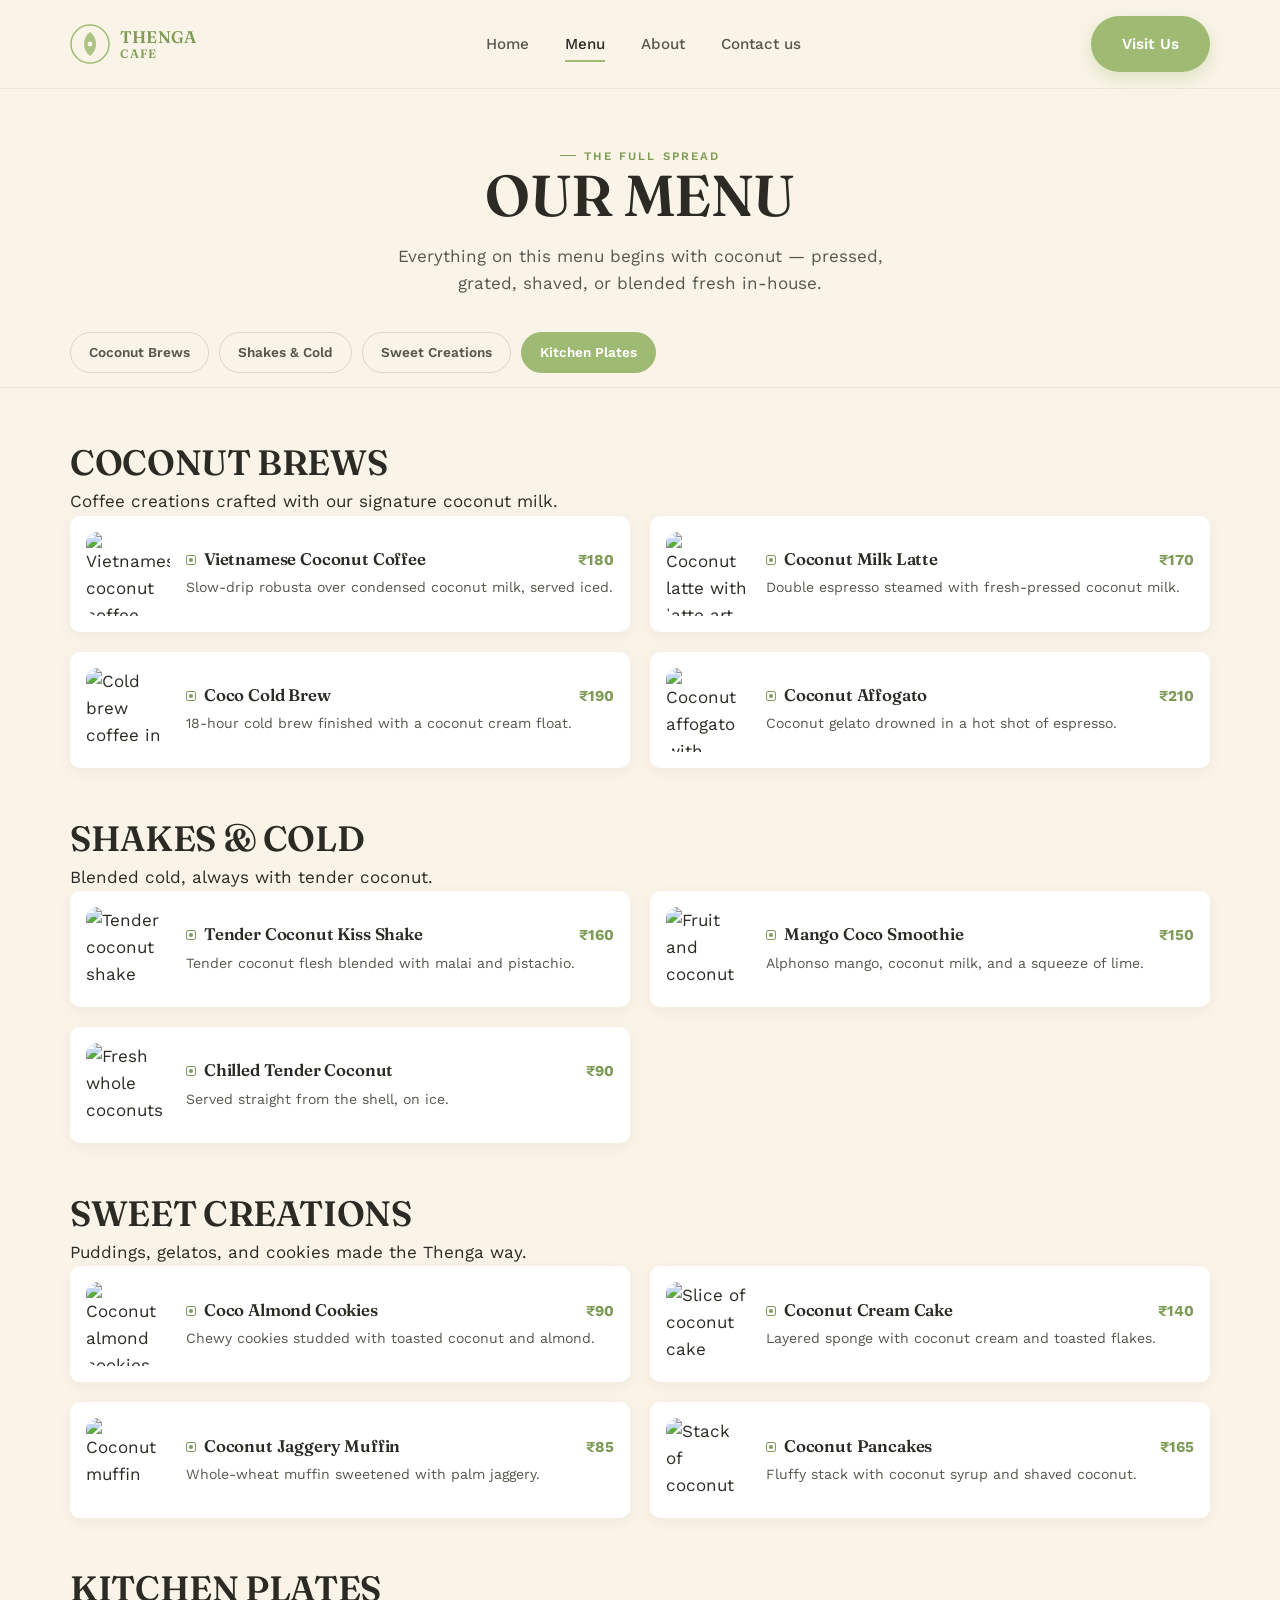
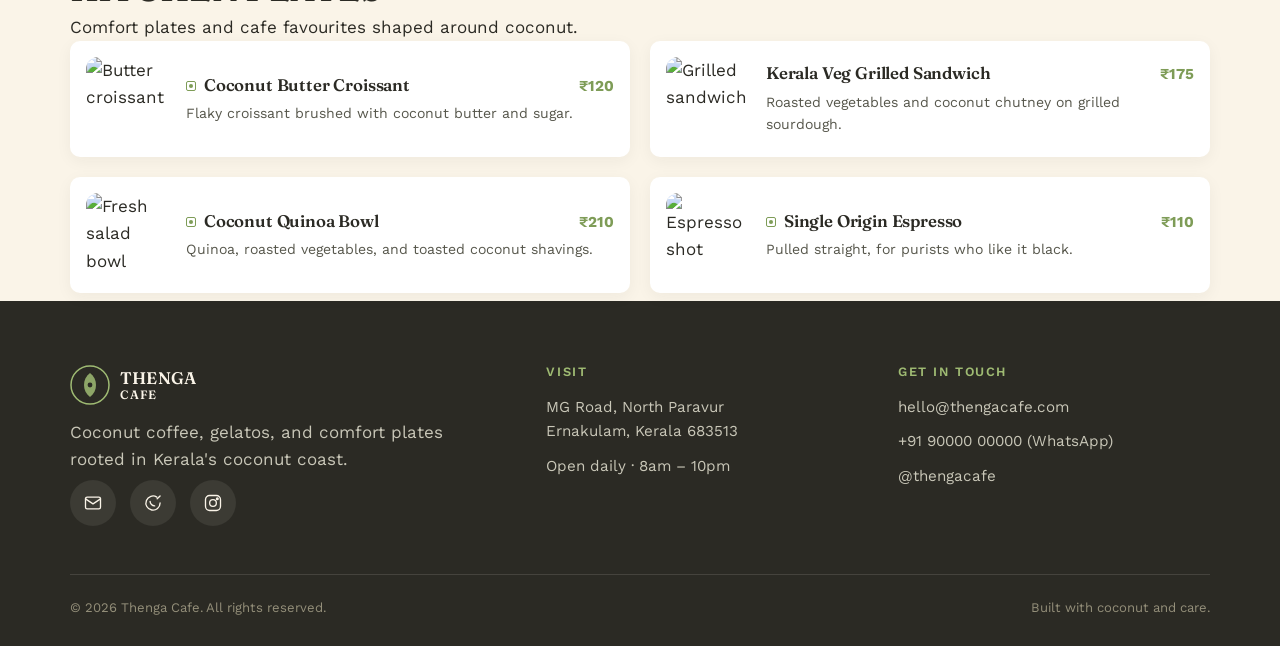
==== menu.html @ c2272074 "Add files via upload" ====
<!DOCTYPE html>
<html lang="en">
<head>
<meta charset="UTF-8">
<meta name="viewport" content="width=device-width, initial-scale=1.0">
<title>Menu — Thenga Cafe</title>
<meta name="description" content="Full menu at Thenga Cafe — coconut coffees, shakes, sweets, and kitchen plates.">
<link rel="preconnect" href="https://fonts.googleapis.com">
<link rel="preconnect" href="https://fonts.gstatic.com" crossorigin>
<link href="https://fonts.googleapis.com/css2?family=Fraunces:opsz,wght@9..144,500;9..144,600;9..144,700&family=Work+Sans:wght@400;500;600;700&display=swap" rel="stylesheet">
<link rel="stylesheet" href="style.css">
</head>
<body>

<!-- ============ HEADER ============ -->
<header class="site-header">
  <div class="nav-inner">
    <a href="index.html" class="brand">
      <svg class="brand-mark" viewBox="0 0 40 40" fill="none" xmlns="http://www.w3.org/2000/svg">
        <circle cx="20" cy="20" r="19" stroke="#9FBB73" stroke-width="1.5"/>
        <path d="M20 8c4 3 6 7 6 12s-2 9-6 12c-4-3-6-7-6-12s2-9 6-12z" fill="#9FBB73" opacity="0.85"/>
        <circle cx="20" cy="20" r="2.4" fill="#FAF4E8"/>
      </svg>
      <span class="brand-name">THENGA<span>CAFE</span></span>
    </a>

    <nav class="nav-links">
      <a href="index.html">Home</a>
      <a href="menu.html" class="active">Menu</a>
      <a href="index.html#about">About</a>
      <a href="index.html#contact">Contact us</a>
    </nav>

    <a href="index.html#contact" class="btn btn-primary nav-cta">Visit Us</a>

    <button class="hamburger" aria-label="Toggle menu" aria-expanded="false">
      <span></span><span></span><span></span>
    </button>
  </div>
</header>

<div class="mobile-menu">
  <a href="index.html">Home</a>
  <a href="menu.html">Menu</a>
  <a href="index.html#about">About</a>
  <a href="index.html#contact">Contact us</a>
  <a href="index.html#contact" class="btn btn-primary">Visit Us</a>
</div>

<!-- ============ MENU HERO ============ -->
<section class="menu-page-hero">
  <div class="container reveal">
    <span class="eyebrow" style="justify-content:center">The full spread</span>
    <h1>Our Menu</h1>
    <p>Everything on this menu begins with coconut — pressed, grated, shaved, or blended fresh in-house.</p>
  </div>
</section>

<!-- ============ CATEGORY NAV ============ -->
<nav class="category-nav">
  <div class="category-nav-inner">
    <a href="#coffee" class="category-pill active">Coconut Brews</a>
    <a href="#shakes" class="category-pill">Shakes &amp; Cold</a>
    <a href="#sweet" class="category-pill">Sweet Creations</a>
    <a href="#kitchen" class="category-pill">Kitchen Plates</a>
  </div>
</nav>

<!-- ============ COFFEE ============ -->
<section id="coffee" class="menu-category">
  <div class="container">
    <h2>Coconut Brews</h2>
    <p>Coffee creations crafted with our signature coconut milk.</p>

    <div class="dish-grid">
      <div class="dish-card reveal">
        <div class="dish-thumb"><img src="https://images.unsplash.com/photo-1461023058943-07fcbe16d735?auto=format&fit=crop&w=300&q=80" alt="Vietnamese coconut coffee"></div>
        <div class="dish-info">
          <div class="dish-top"><h3><span class="veg-dot"></span>Vietnamese Coconut Coffee</h3><span class="dish-price">₹180</span></div>
          <p>Slow-drip robusta over condensed coconut milk, served iced.</p>
        </div>
      </div>

      <div class="dish-card reveal">
        <div class="dish-thumb"><img src="https://images.unsplash.com/photo-1509042239860-f550ce710b93?auto=format&fit=crop&w=300&q=80" alt="Coconut latte with latte art"></div>
        <div class="dish-info">
          <div class="dish-top"><h3><span class="veg-dot"></span>Coconut Milk Latte</h3><span class="dish-price">₹170</span></div>
          <p>Double espresso steamed with fresh-pressed coconut milk.</p>
        </div>
      </div>

      <div class="dish-card reveal">
        <div class="dish-thumb"><img src="https://images.unsplash.com/photo-1497935586351-b67a49e012bf?auto=format&fit=crop&w=300&q=80" alt="Cold brew coffee in a glass"></div>
        <div class="dish-info">
          <div class="dish-top"><h3><span class="veg-dot"></span>Coco Cold Brew</h3><span class="dish-price">₹190</span></div>
          <p>18-hour cold brew finished with a coconut cream float.</p>
        </div>
      </div>

      <div class="dish-card reveal">
        <div class="dish-thumb"><img src="https://images.unsplash.com/photo-1511920170033-f8396924c348?auto=format&fit=crop&w=300&q=80" alt="Coconut affogato with espresso"></div>
        <div class="dish-info">
          <div class="dish-top"><h3><span class="veg-dot"></span>Coconut Affogato</h3><span class="dish-price">₹210</span></div>
          <p>Coconut gelato drowned in a hot shot of espresso.</p>
        </div>
      </div>
    </div>
  </div>
</section>

<!-- ============ SHAKES ============ -->
<section id="shakes" class="menu-category">
  <div class="container">
    <h2>Shakes &amp; Cold</h2>
    <p>Blended cold, always with tender coconut.</p>

    <div class="dish-grid">
      <div class="dish-card reveal">
        <div class="dish-thumb"><img src="https://images.unsplash.com/photo-1572490122747-3968b75cc699?auto=format&fit=crop&w=300&q=80" alt="Tender coconut shake with pistachio topping"></div>
        <div class="dish-info">
          <div class="dish-top"><h3><span class="veg-dot"></span>Tender Coconut Kiss Shake</h3><span class="dish-price">₹160</span></div>
          <p>Tender coconut flesh blended with malai and pistachio.</p>
        </div>
      </div>

      <div class="dish-card reveal">
        <div class="dish-thumb"><img src="https://images.unsplash.com/photo-1502741338009-cac2772e18bc?auto=format&fit=crop&w=300&q=80" alt="Fruit and coconut smoothie"></div>
        <div class="dish-info">
          <div class="dish-top"><h3><span class="veg-dot"></span>Mango Coco Smoothie</h3><span class="dish-price">₹150</span></div>
          <p>Alphonso mango, coconut milk, and a squeeze of lime.</p>
        </div>
      </div>

      <div class="dish-card reveal">
        <div class="dish-thumb"><img src="https://images.unsplash.com/photo-1544787219-7f47ccb76574?auto=format&fit=crop&w=300&q=80" alt="Fresh whole coconuts"></div>
        <div class="dish-info">
          <div class="dish-top"><h3><span class="veg-dot"></span>Chilled Tender Coconut</h3><span class="dish-price">₹90</span></div>
          <p>Served straight from the shell, on ice.</p>
        </div>
      </div>
    </div>
  </div>
</section>

<!-- ============ SWEET ============ -->
<section id="sweet" class="menu-category">
  <div class="container">
    <h2>Sweet Creations</h2>
    <p>Puddings, gelatos, and cookies made the Thenga way.</p>

    <div class="dish-grid">
      <div class="dish-card reveal">
        <div class="dish-thumb"><img src="https://images.unsplash.com/photo-1499636136210-6f4ee915583e?auto=format&fit=crop&w=300&q=80" alt="Coconut almond cookies"></div>
        <div class="dish-info">
          <div class="dish-top"><h3><span class="veg-dot"></span>Coco Almond Cookies</h3><span class="dish-price">₹90</span></div>
          <p>Chewy cookies studded with toasted coconut and almond.</p>
        </div>
      </div>

      <div class="dish-card reveal">
        <div class="dish-thumb"><img src="https://images.unsplash.com/photo-1578985545062-69928b1d9587?auto=format&fit=crop&w=300&q=80" alt="Slice of coconut cake"></div>
        <div class="dish-info">
          <div class="dish-top"><h3><span class="veg-dot"></span>Coconut Cream Cake</h3><span class="dish-price">₹140</span></div>
          <p>Layered sponge with coconut cream and toasted flakes.</p>
        </div>
      </div>

      <div class="dish-card reveal">
        <div class="dish-thumb"><img src="https://images.unsplash.com/photo-1607958996333-41aef7caefaa?auto=format&fit=crop&w=300&q=80" alt="Coconut muffin"></div>
        <div class="dish-info">
          <div class="dish-top"><h3><span class="veg-dot"></span>Coconut Jaggery Muffin</h3><span class="dish-price">₹85</span></div>
          <p>Whole-wheat muffin sweetened with palm jaggery.</p>
        </div>
      </div>

      <div class="dish-card reveal">
        <div class="dish-thumb"><img src="https://images.unsplash.com/photo-1567620905732-2d1ec7ab7445?auto=format&fit=crop&w=300&q=80" alt="Stack of coconut pancakes"></div>
        <div class="dish-info">
          <div class="dish-top"><h3><span class="veg-dot"></span>Coconut Pancakes</h3><span class="dish-price">₹165</span></div>
          <p>Fluffy stack with coconut syrup and shaved coconut.</p>
        </div>
      </div>
    </div>
  </div>
</section>

<!-- ============ KITCHEN ============ -->
<section id="kitchen" class="menu-category">
  <div class="container">
    <h2>Kitchen Plates</h2>
    <p>Comfort plates and cafe favourites shaped around coconut.</p>

    <div class="dish-grid">
      <div class="dish-card reveal">
        <div class="dish-thumb"><img src="https://images.unsplash.com/photo-1555507036-ab794f27638e?auto=format&fit=crop&w=300&q=80" alt="Butter croissant"></div>
        <div class="dish-info">
          <div class="dish-top"><h3><span class="veg-dot"></span>Coconut Butter Croissant</h3><span class="dish-price">₹120</span></div>
          <p>Flaky croissant brushed with coconut butter and sugar.</p>
        </div>
      </div>

      <div class="dish-card reveal">
        <div class="dish-thumb"><img src="https://images.unsplash.com/photo-1567234669003-dce7a7a88821?auto=format&fit=crop&w=300&q=80" alt="Grilled sandwich"></div>
        <div class="dish-info">
          <div class="dish-top"><h3>Kerala Veg Grilled Sandwich</h3><span class="dish-price">₹175</span></div>
          <p>Roasted vegetables and coconut chutney on grilled sourdough.</p>
        </div>
      </div>

      <div class="dish-card reveal">
        <div class="dish-thumb"><img src="https://images.unsplash.com/photo-1512621776951-a57141f2eefd?auto=format&fit=crop&w=300&q=80" alt="Fresh salad bowl"></div>
        <div class="dish-info">
          <div class="dish-top"><h3><span class="veg-dot"></span>Coconut Quinoa Bowl</h3><span class="dish-price">₹210</span></div>
          <p>Quinoa, roasted vegetables, and toasted coconut shavings.</p>
        </div>
      </div>

      <div class="dish-card reveal">
        <div class="dish-thumb"><img src="https://images.unsplash.com/photo-1521302200778-33500795e128?auto=format&fit=crop&w=300&q=80" alt="Espresso shot"></div>
        <div class="dish-info">
          <div class="dish-top"><h3><span class="veg-dot"></span>Single Origin Espresso</h3><span class="dish-price">₹110</span></div>
          <p>Pulled straight, for purists who like it black.</p>
        </div>
      </div>
    </div>
  </div>
</section>

<!-- ============ FOOTER / CONTACT ============ -->
<footer id="contact" class="site-footer">
  <div class="container">
    <div class="footer-grid">
      <div class="footer-brand">
        <a href="index.html" class="brand">
          <svg class="brand-mark" viewBox="0 0 40 40" fill="none" xmlns="http://www.w3.org/2000/svg">
            <circle cx="20" cy="20" r="19" stroke="#9FBB73" stroke-width="1.5"/>
            <path d="M20 8c4 3 6 7 6 12s-2 9-6 12c-4-3-6-7-6-12s2-9 6-12z" fill="#9FBB73" opacity="0.85"/>
            <circle cx="20" cy="20" r="2.4" fill="#2B2A24"/>
          </svg>
          <span class="brand-name">THENGA<span>CAFE</span></span>
        </a>
        <p>Coconut coffee, gelatos, and comfort plates rooted in Kerala's coconut coast.</p>
        <div class="contact-icons">
          <a href="mailto:hello@thengacafe.com" aria-label="Email us">
            <svg viewBox="0 0 24 24" fill="none" stroke-width="1.6" stroke-linecap="round" stroke-linejoin="round"><rect x="3" y="5" width="18" height="14" rx="2"/><path d="M3 7l9 6 9-6"/></svg>
          </a>
          <a href="https://wa.me/919000000000" target="_blank" rel="noopener" aria-label="Chat on WhatsApp">
            <svg viewBox="0 0 24 24" fill="none" stroke-width="1.6" stroke-linecap="round" stroke-linejoin="round"><path d="M20.5 12a8.5 8.5 0 1 1-3.9-7.1"/><path d="M20.5 3.5L17 7"/><path d="M8.5 10c0 3 2.5 5.5 5.5 5.5"/></svg>
          </a>
          <a href="https://instagram.com/thengacafe" target="_blank" rel="noopener" aria-label="Follow on Instagram">
            <svg viewBox="0 0 24 24" fill="none" stroke-width="1.6" stroke-linecap="round" stroke-linejoin="round"><rect x="3" y="3" width="18" height="18" rx="5"/><circle cx="12" cy="12" r="4"/><circle cx="17.2" cy="6.8" r="1"/></svg>
          </a>
        </div>
      </div>

      <div class="footer-col">
        <h4>Visit</h4>
        <p>MG Road, North Paravur<br>Ernakulam, Kerala 683513</p>
        <p>Open daily · 8am – 10pm</p>
      </div>

      <div class="footer-col">
        <h4>Get in touch</h4>
        <a href="mailto:hello@thengacafe.com">hello@thengacafe.com</a>
        <a href="https://wa.me/919000000000" target="_blank" rel="noopener">+91 90000 00000 (WhatsApp)</a>
        <a href="https://instagram.com/thengacafe" target="_blank" rel="noopener">@thengacafe</a>
      </div>
    </div>

    <div class="footer-bottom">
      <span>© 2026 Thenga Cafe. All rights reserved.</span>
      <span>Built with coconut and care.</span>
    </div>
  </div>
</footer>

<script src="script.js"></script>
</body>
</html>
---- style.css ----
/* ============================================
   THENGA CAFE — shared styles
   ============================================ */

:root {
  --cream: #FAF4E8;
  --cream-deep: #F3ECDC;
  --ink: #2B2A24;
  --ink-soft: #57574C;
  --green: #9FBB73;
  --green-deep: #7E9C57;
  --green-pale: #E7EEDA;
  --white: #FFFFFF;

  --font-display: 'Fraunces', Georgia, serif;
  --font-body: 'Work Sans', -apple-system, BlinkMacSystemFont, sans-serif;

  --radius: 20px;
  --radius-sm: 10px;
  --ease: cubic-bezier(0.22, 1, 0.36, 1);
}

* { box-sizing: border-box; margin: 0; padding: 0; }

html { scroll-behavior: smooth; }

body {
  background: var(--cream);
  color: var(--ink);
  font-family: var(--font-body);
  font-size: 16px;
  line-height: 1.6;
  -webkit-font-smoothing: antialiased;
  overflow-x: hidden;
}

img { max-width: 100%; display: block; }

a { color: inherit; text-decoration: none; }

ul { list-style: none; }

h1, h2, h3, h4 {
  font-family: var(--font-display);
  font-weight: 600;
  line-height: 1.08;
  letter-spacing: -0.01em;
  color: var(--ink);
}

.eyebrow {
  display: inline-flex;
  align-items: center;
  gap: 8px;
  font-family: var(--font-body);
  font-size: 0.72rem;
  font-weight: 600;
  letter-spacing: 0.18em;
  text-transform: uppercase;
  color: var(--green-deep);
}

.eyebrow::before {
  content: '';
  width: 16px;
  height: 1px;
  background: var(--green-deep);
}

.container {
  width: 100%;
  max-width: 1180px;
  margin: 0 auto;
  padding: 0 20px;
}

section { padding: 64px 0; }

@media (min-width: 768px) {
  body { font-size: 17px; }
  section { padding: 96px 0; }
}

/* ---------- Buttons ---------- */
.btn {
  display: inline-flex;
  align-items: center;
  gap: 10px;
  padding: 15px 30px;
  border-radius: 999px;
  font-family: var(--font-body);
  font-weight: 600;
  font-size: 0.95rem;
  border: 1px solid transparent;
  cursor: pointer;
  transition: transform 0.35s var(--ease), box-shadow 0.35s var(--ease), background 0.3s ease, color 0.3s ease;
  white-space: nowrap;
}

.btn-primary {
  background: var(--green);
  color: var(--white);
  box-shadow: 0 6px 18px rgba(159, 187, 115, 0.35);
}

.btn-primary:hover {
  background: var(--green-deep);
  transform: translateY(-2px);
  box-shadow: 0 10px 24px rgba(159, 187, 115, 0.45);
}

.btn-outline {
  background: transparent;
  border-color: var(--ink);
  color: var(--ink);
}

.btn-outline:hover {
  border-color: var(--green-deep);
  color: var(--green-deep);
  transform: translateY(-2px);
}

/* ---------- Header / Nav ---------- */
.site-header {
  position: sticky;
  top: 0;
  z-index: 100;
  background: rgba(250, 244, 232, 0.9);
  backdrop-filter: blur(10px);
  -webkit-backdrop-filter: blur(10px);
  border-bottom: 1px solid rgba(43, 42, 36, 0.06);
}

.nav-inner {
  display: flex;
  align-items: center;
  justify-content: space-between;
  padding: 16px 20px;
  max-width: 1180px;
  margin: 0 auto;
}

.brand {
  display: flex;
  align-items: center;
  gap: 10px;
}

.brand-mark {
  width: 40px;
  height: 40px;
  flex-shrink: 0;
}

.brand-name {
  font-family: var(--font-display);
  font-size: 1.05rem;
  font-weight: 600;
  letter-spacing: 0.01em;
  color: var(--green-deep);
  line-height: 1.1;
}

.brand-name span { display: block; font-size: 0.72em; letter-spacing: 0.08em; }

.nav-links {
  display: none;
  align-items: center;
  gap: 36px;
}

.nav-links a {
  font-size: 0.95rem;
  font-weight: 500;
  color: var(--ink-soft);
  position: relative;
  padding: 4px 0;
  transition: color 0.25s ease;
}

.nav-links a::after {
  content: '';
  position: absolute;
  left: 0; bottom: -2px;
  width: 0;
  height: 2px;
  background: var(--green);
  transition: width 0.3s var(--ease);
}

.nav-links a:hover,
.nav-links a.active { color: var(--ink); }
.nav-links a:hover::after,
.nav-links a.active::after { width: 100%; }

.nav-cta { display: none; }

.hamburger {
  width: 44px;
  height: 44px;
  border: none;
  background: transparent;
  display: flex;
  flex-direction: column;
  align-items: center;
  justify-content: center;
  gap: 5px;
  cursor: pointer;
}

.hamburger span {
  width: 22px;
  height: 2px;
  background: var(--ink);
  border-radius: 2px;
  transition: transform 0.3s var(--ease), opacity 0.3s var(--ease);
}

.hamburger.open span:nth-child(1) { transform: translateY(7px) rotate(45deg); }
.hamburger.open span:nth-child(2) { opacity: 0; }
.hamburger.open span:nth-child(3) { transform: translateY(-7px) rotate(-45deg); }

.mobile-menu {
  position: fixed;
  inset: 0;
  top: 73px;
  background: var(--cream);
  z-index: 99;
  display: flex;
  flex-direction: column;
  padding: 40px 24px;
  gap: 28px;
  transform: translateY(-12px);
  opacity: 0;
  pointer-events: none;
  transition: opacity 0.3s var(--ease), transform 0.3s var(--ease);
}

.mobile-menu.open {
  opacity: 1;
  transform: translateY(0);
  pointer-events: auto;
}

.mobile-menu a {
  font-family: var(--font-display);
  font-size: 1.6rem;
  font-weight: 600;
  color: var(--ink);
}

.mobile-menu .btn { align-self: flex-start; margin-top: 12px; }

@media (min-width: 900px) {
  .nav-links { display: flex; }
  .nav-cta { display: inline-flex; }
  .hamburger { display: none; }
  .mobile-menu { display: none; }
}

/* ---------- Hero ---------- */
.hero { padding-top: 48px; padding-bottom: 56px; }

.hero-grid {
  display: grid;
  grid-template-columns: 1fr;
  gap: 36px;
  align-items: center;
}

.hero-copy h1 {
  font-size: clamp(2.4rem, 8vw, 4.4rem);
  text-transform: uppercase;
  margin: 18px 0 22px;
}

.hero-copy h1 em {
  font-style: normal;
  color: var(--green);
}

.hero-copy p {
  color: var(--ink-soft);
  font-size: 1.05rem;
  max-width: 46ch;
  margin-bottom: 30px;
}

.hero-media {
  position: relative;
  border-radius: var(--radius);
  overflow: hidden;
  aspect-ratio: 4 / 5;
  box-shadow: 0 24px 60px rgba(43, 42, 36, 0.12);
}

.hero-media img {
  width: 100%; height: 100%; object-fit: cover;
  transition: transform 8s var(--ease);
}

.hero-media:hover img { transform: scale(1.06); }

.hero-tag {
  position: absolute;
  bottom: 18px; left: 18px;
  background: rgba(250, 244, 232, 0.92);
  backdrop-filter: blur(6px);
  padding: 10px 16px;
  border-radius: 999px;
  font-size: 0.78rem;
  font-weight: 600;
  color: var(--green-deep);
  letter-spacing: 0.03em;
}

@media (min-width: 900px) {
  .hero-grid { grid-template-columns: 1.1fr 0.9fr; gap: 60px; }
}

/* ---------- Feature strip ---------- */
.features-grid {
  display: grid;
  grid-template-columns: 1fr;
  gap: 40px;
  text-align: center;
}

.feature-icon {
  width: 56px; height: 56px;
  margin: 0 auto 18px;
  color: var(--green);
}

.feature-icon svg { width: 100%; height: 100%; }

.feature h3 {
  font-size: 1.3rem;
  text-transform: uppercase;
  margin-bottom: 10px;
  letter-spacing: 0.01em;
}

.feature p { color: var(--ink-soft); font-size: 0.95rem; max-width: 30ch; margin: 0 auto; }

@media (min-width: 700px) {
  .features-grid { grid-template-columns: repeat(2, 1fr); }
}
@media (min-width: 1000px) {
  .features-grid { grid-template-columns: repeat(4, 1fr); }
}

/* ---------- Section headers ---------- */
.section-head {
  display: flex;
  flex-direction: column;
  gap: 14px;
  margin-bottom: 40px;
}

.section-head h2 {
  font-size: clamp(2rem, 6vw, 2.8rem);
  text-transform: uppercase;
}

.section-head-row {
  display: flex;
  flex-direction: column;
  gap: 24px;
  justify-content: space-between;
  align-items: flex-start;
}

.section-head-row p { color: var(--ink-soft); max-width: 50ch; }

.link-arrow {
  font-weight: 600;
  color: var(--green-deep);
  border-bottom: 1px solid var(--green-deep);
  padding-bottom: 2px;
  white-space: nowrap;
  transition: opacity 0.25s ease, transform 0.25s ease;
  display: inline-block;
}
.link-arrow:hover { opacity: 0.7; transform: translateX(3px); }

@media (min-width: 800px) {
  .section-head-row { flex-direction: row; align-items: flex-end; }
}

/* ---------- Menu highlight cards ---------- */
.menu-scroll {
  display: flex;
  gap: 18px;
  overflow-x: auto;
  padding-bottom: 8px;
  scroll-snap-type: x mandatory;
  -webkit-overflow-scrolling: touch;
  scrollbar-width: none;
}
.menu-scroll::-webkit-scrollbar { display: none; }

.menu-card {
  position: relative;
  flex: 0 0 72%;
  scroll-snap-align: start;
  aspect-ratio: 3 / 4.2;
  border-radius: var(--radius);
  overflow: hidden;
  box-shadow: 0 14px 30px rgba(43,42,36,0.1);
}

.menu-card img {
  width: 100%; height: 100%; object-fit: cover;
  transition: transform 0.6s var(--ease);
}

.menu-card:hover img { transform: scale(1.08); }

.menu-card::after {
  content: '';
  position: absolute; inset: 0;
  background: linear-gradient(180deg, rgba(43,42,36,0) 40%, rgba(20,24,14,0.75) 100%);
}

.menu-card-label {
  position: absolute;
  left: 20px; bottom: 20px; right: 20px;
  z-index: 2;
  color: var(--white);
  font-family: var(--font-display);
  font-size: 1.5rem;
  text-transform: uppercase;
  line-height: 1.12;
}

.menu-card-price {
  position: absolute;
  top: 16px; right: 16px;
  z-index: 2;
  background: rgba(250,244,232,0.92);
  color: var(--green-deep);
  font-weight: 700;
  font-size: 0.85rem;
  padding: 6px 12px;
  border-radius: 999px;
}

@media (min-width: 700px) {
  .menu-scroll { display: grid; grid-template-columns: repeat(2, 1fr); overflow: visible; }
}
@media (min-width: 1000px) {
  .menu-scroll { grid-template-columns: repeat(4, 1fr); }
}

/* ---------- About split ---------- */
.about-grid {
  display: grid;
  grid-template-columns: 1fr;
  gap: 32px;
  align-items: center;
}

.about-media {
  border-radius: var(--radius);
  overflow: hidden;
  aspect-ratio: 4/3;
}

.about-media img { width: 100%; height: 100%; object-fit: cover; }

.about-copy p { color: var(--ink-soft); margin-bottom: 16px; max-width: 52ch; }

.stat-row {
  display: flex;
  gap: 32px;
  margin-top: 28px;
  flex-wrap: wrap;
}

.stat-row div strong {
  display: block;
  font-family: var(--font-display);
  font-size: 2rem;
  color: var(--green-deep);
}

.stat-row div span {
  font-size: 0.82rem;
  color: var(--ink-soft);
  text-transform: uppercase;
  letter-spacing: 0.04em;
}

@media (min-width: 900px) {
  .about-grid { grid-template-columns: 1fr 1fr; gap: 64px; }
  .about-grid.reverse .about-media { order: 2; }
}

/* ---------- Band / quote ---------- */
.band {
  background: var(--green-pale);
  text-align: center;
}

.band blockquote {
  font-family: var(--font-display);
  font-size: clamp(1.5rem, 5vw, 2.2rem);
  max-width: 24ch;
  margin: 0 auto 16px;
  line-height: 1.25;
}

.band cite {
  font-style: normal;
  color: var(--green-deep);
  font-weight: 600;
  font-size: 0.85rem;
  letter-spacing: 0.05em;
  text-transform: uppercase;
}

/* ---------- Footer / Contact ---------- */
.site-footer {
  background: var(--ink);
  color: var(--cream);
  padding: 64px 0 28px;
}

.footer-grid {
  display: grid;
  grid-template-columns: 1fr;
  gap: 40px;
  margin-bottom: 48px;
}

.footer-brand .brand-name { color: var(--cream); }
.footer-brand p { color: #C9C7B8; margin-top: 14px; max-width: 34ch; }

.footer-col h4 {
  font-family: var(--font-body);
  font-size: 0.8rem;
  letter-spacing: 0.12em;
  text-transform: uppercase;
  color: var(--green);
  margin-bottom: 16px;
}

.footer-col p, .footer-col a {
  display: block;
  color: #C9C7B8;
  font-size: 0.95rem;
  margin-bottom: 10px;
  transition: color 0.25s ease;
}

.footer-col a:hover { color: var(--green); }

.contact-icons {
  display: flex;
  gap: 14px;
  margin-top: 6px;
}

.contact-icons a {
  width: 46px; height: 46px;
  border-radius: 50%;
  background: rgba(250,244,232,0.08);
  display: flex; align-items: center; justify-content: center;
  transition: background 0.3s ease, transform 0.3s var(--ease);
}

.contact-icons a:hover {
  background: var(--green);
  transform: translateY(-3px);
}

.contact-icons svg { width: 20px; height: 20px; stroke: var(--cream); }

.footer-bottom {
  border-top: 1px solid rgba(250,244,232,0.12);
  padding-top: 22px;
  display: flex;
  flex-direction: column;
  gap: 10px;
  font-size: 0.82rem;
  color: #948F7A;
}

@media (min-width: 700px) {
  .footer-grid { grid-template-columns: 1.4fr 1fr 1fr; }
  .footer-bottom { flex-direction: row; justify-content: space-between; }
}

/* ---------- Menu page ---------- */
.menu-page-hero {
  padding: 48px 0 20px;
  text-align: center;
}

.menu-page-hero h1 {
  font-size: clamp(2.4rem, 9vw, 3.6rem);
  text-transform: uppercase;
}

.menu-page-hero p {
  color: var(--ink-soft);
  max-width: 46ch;
  margin: 16px auto 0;
}

.category-nav {
  position: sticky;
  top: 73px;
  z-index: 50;
  background: var(--cream);
  border-bottom: 1px solid rgba(43,42,36,0.08);
  padding: 14px 0;
  margin-bottom: 12px;
}

.category-nav-inner {
  display: flex;
  gap: 10px;
  overflow-x: auto;
  scrollbar-width: none;
  max-width: 1180px;
  margin: 0 auto;
  padding: 0 20px;
}
.category-nav-inner::-webkit-scrollbar { display: none; }

.category-pill {
  flex-shrink: 0;
  padding: 9px 18px;
  border-radius: 999px;
  border: 1px solid rgba(43,42,36,0.15);
  font-size: 0.85rem;
  font-weight: 600;
  color: var(--ink-soft);
  transition: all 0.25s ease;
}

.category-pill:hover,
.category-pill.active {
  background: var(--green);
  border-color: var(--green);
  color: var(--white);
}

.menu-category { padding: 44px 0 8px; }

.menu-category h2 {
  font-size: clamp(1.7rem, 5vw, 2.2rem);
  text-transform: uppercase;
  margin-bottom: 6px;
}

.menu-category > p { color: var(--ink-soft); margin-bottom: 30px; }

.dish-grid {
  display: grid;
  grid-template-columns: 1fr;
  gap: 20px;
}

.dish-card {
  display: flex;
  gap: 16px;
  background: var(--white);
  border-radius: var(--radius-sm);
  padding: 16px;
  align-items: center;
  box-shadow: 0 4px 16px rgba(43,42,36,0.05);
  transition: transform 0.3s var(--ease), box-shadow 0.3s var(--ease);
}

.dish-card:hover {
  transform: translateY(-3px);
  box-shadow: 0 12px 26px rgba(43,42,36,0.1);
}

.dish-thumb {
  width: 84px; height: 84px;
  border-radius: 12px;
  overflow: hidden;
  flex-shrink: 0;
}

.dish-thumb img { width: 100%; height: 100%; object-fit: cover; }

.dish-info { flex: 1; min-width: 0; }

.dish-top {
  display: flex;
  justify-content: space-between;
  gap: 10px;
  align-items: baseline;
}

.dish-top h3 {
  font-size: 1.05rem;
  font-family: var(--font-display);
  font-weight: 600;
}

.dish-price {
  font-weight: 700;
  color: var(--green-deep);
  white-space: nowrap;
  font-size: 0.95rem;
}

.dish-info p {
  color: var(--ink-soft);
  font-size: 0.88rem;
  margin-top: 4px;
}

.veg-dot {
  display: inline-block;
  width: 10px; height: 10px;
  border: 1.5px solid var(--green-deep);
  border-radius: 2px;
  position: relative;
  margin-right: 8px;
}
.veg-dot::after {
  content: '';
  position: absolute; inset: 2px;
  background: var(--green-deep);
  border-radius: 50%;
}

@media (min-width: 700px) {
  .dish-grid { grid-template-columns: repeat(2, 1fr); }
}

/* ---------- Reveal-on-scroll animation ---------- */
.reveal {
  opacity: 0;
  transform: translateY(24px);
  transition: opacity 0.8s var(--ease), transform 0.8s var(--ease);
}
.reveal.in-view {
  opacity: 1;
  transform: translateY(0);
}
.reveal-stagger.in-view > * { transition-delay: calc(var(--i) * 90ms); }

@media (prefers-reduced-motion: reduce) {
  html { scroll-behavior: auto; }
  .reveal { opacity: 1; transform: none; transition: none; }
  .hero-media img, .menu-card img { transition: none; }
}
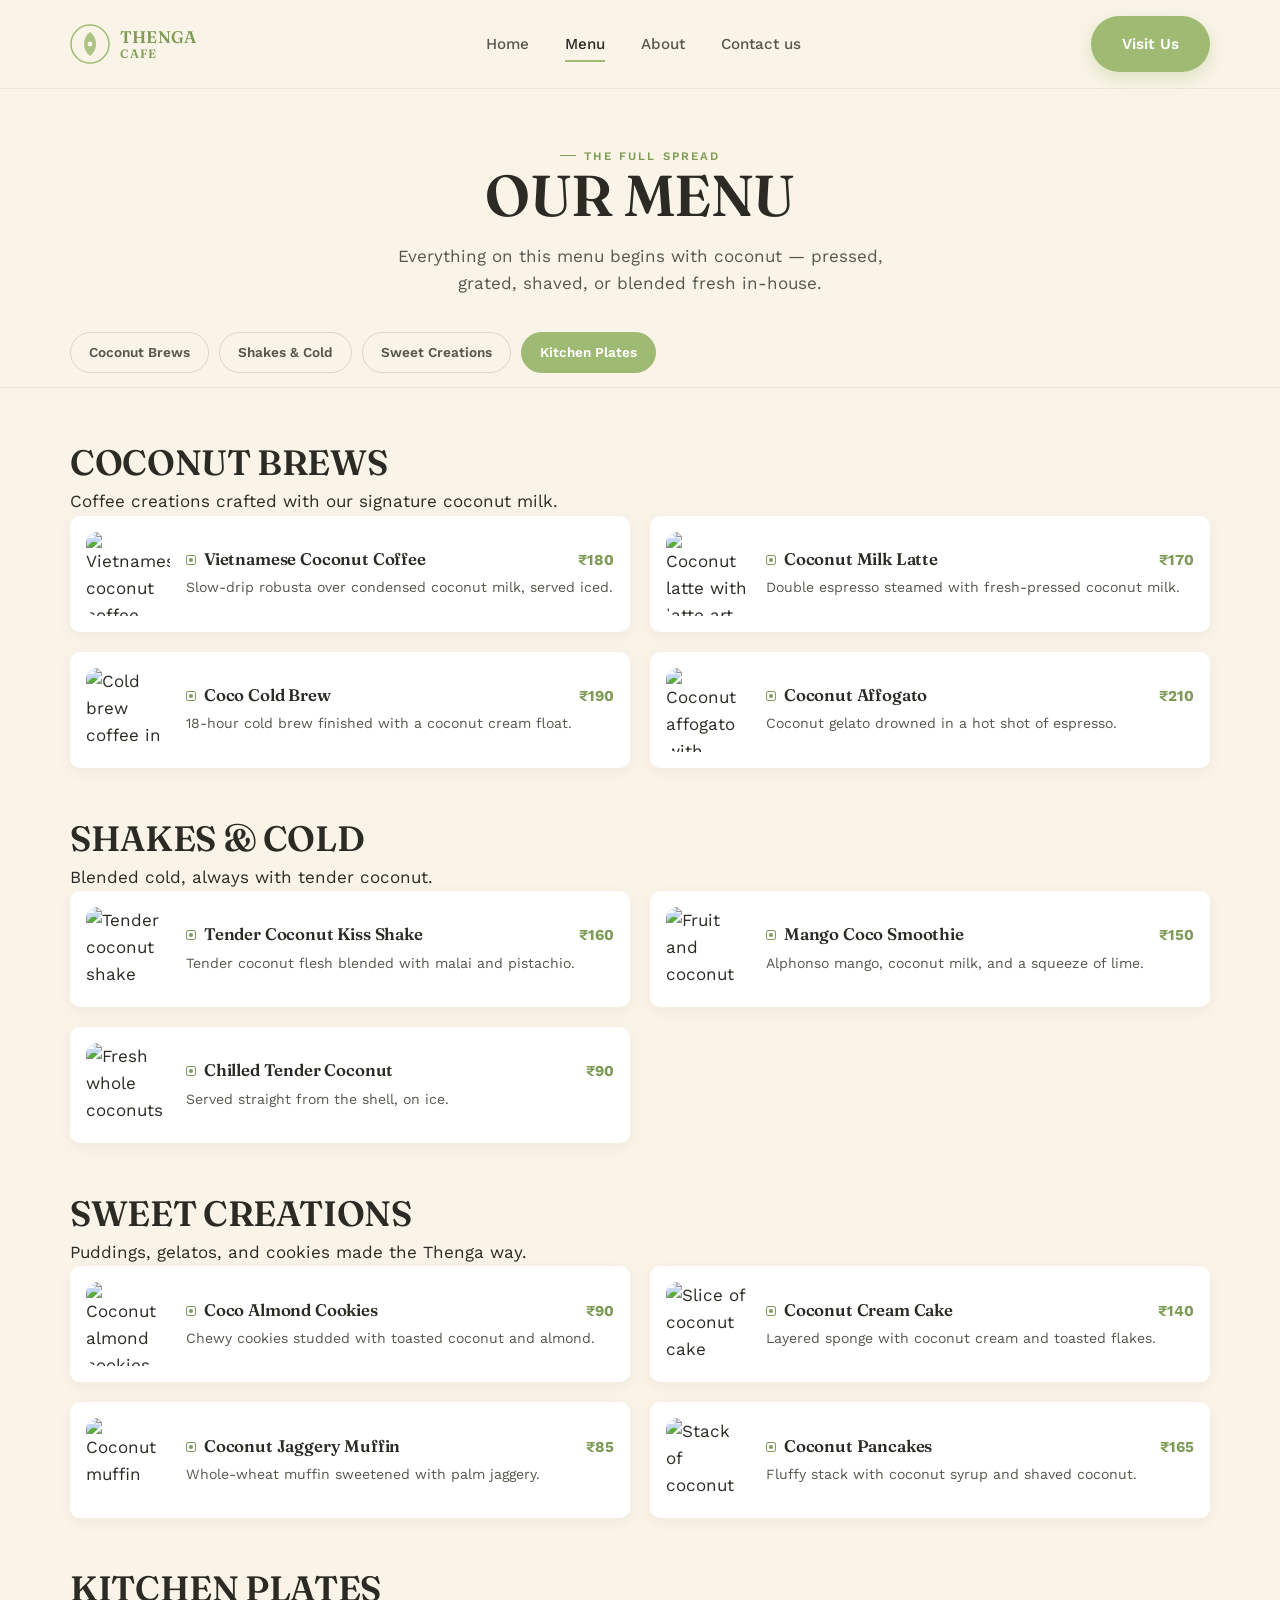
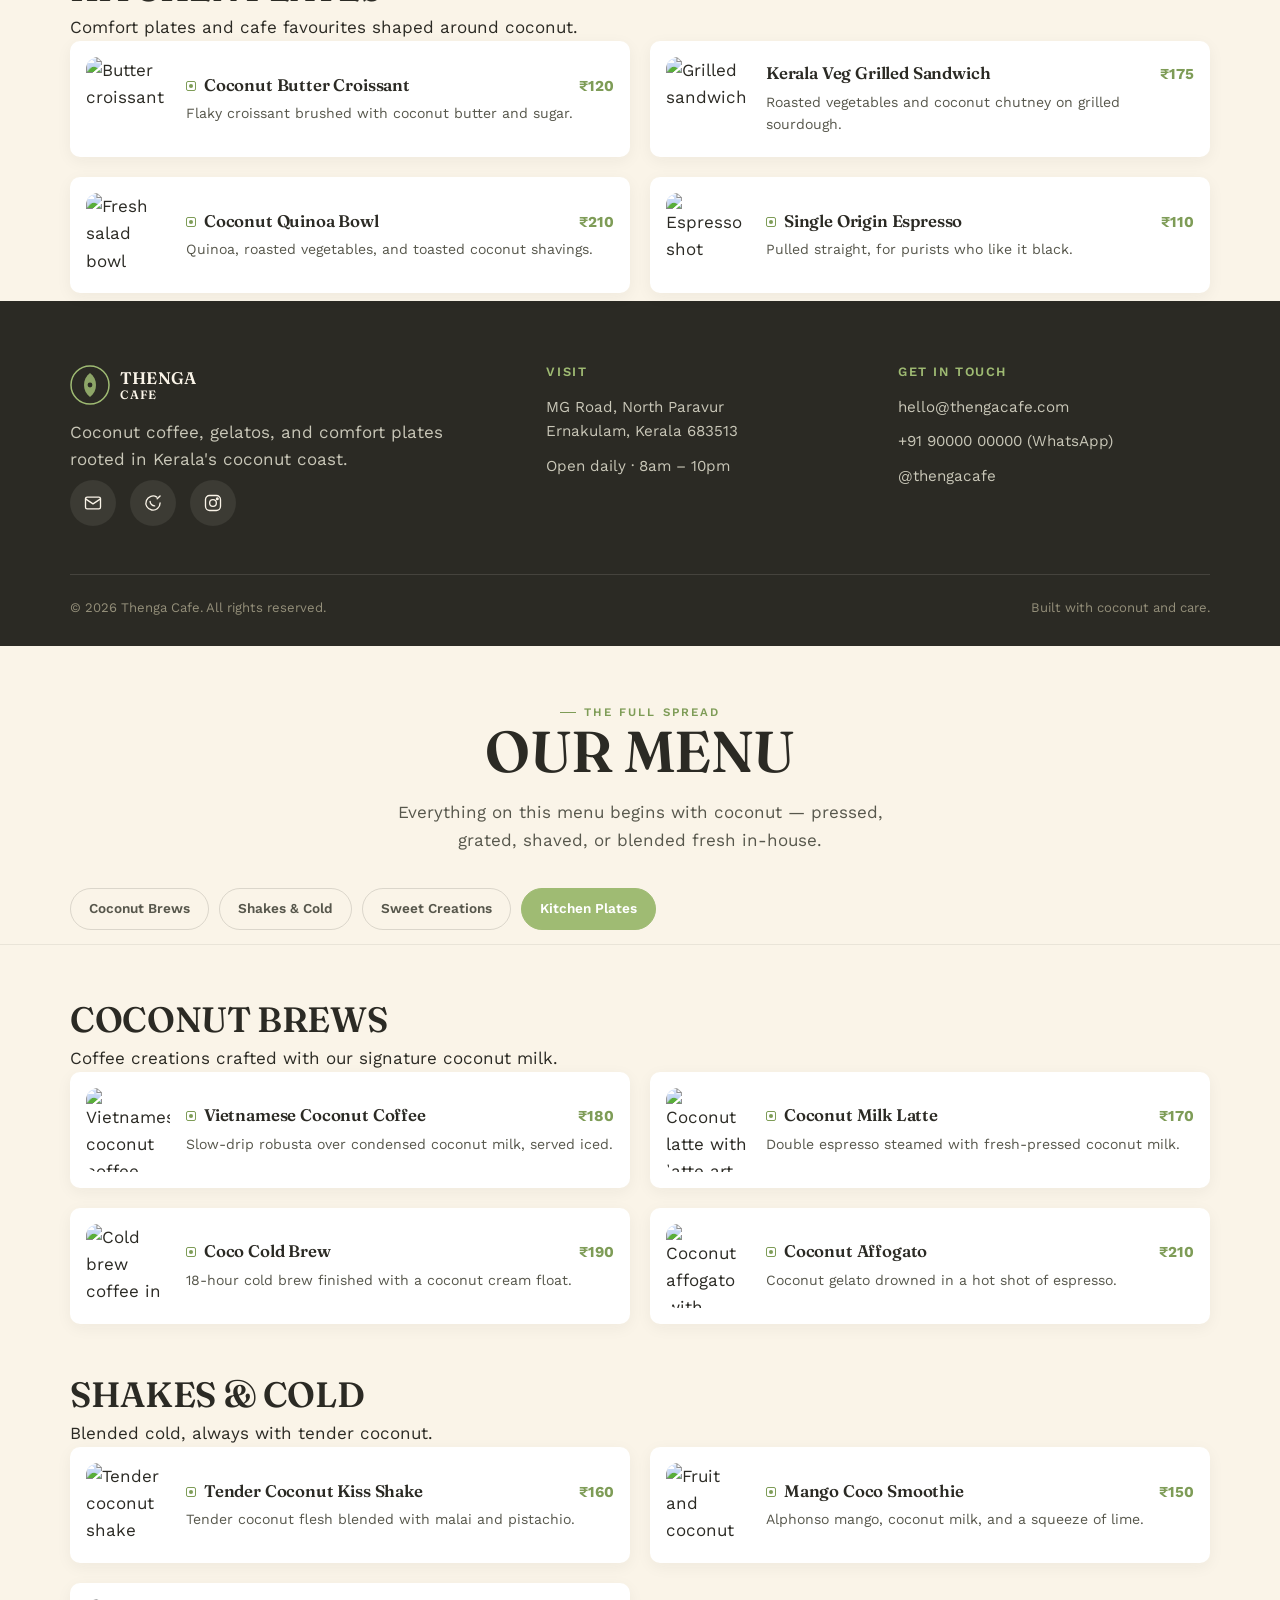
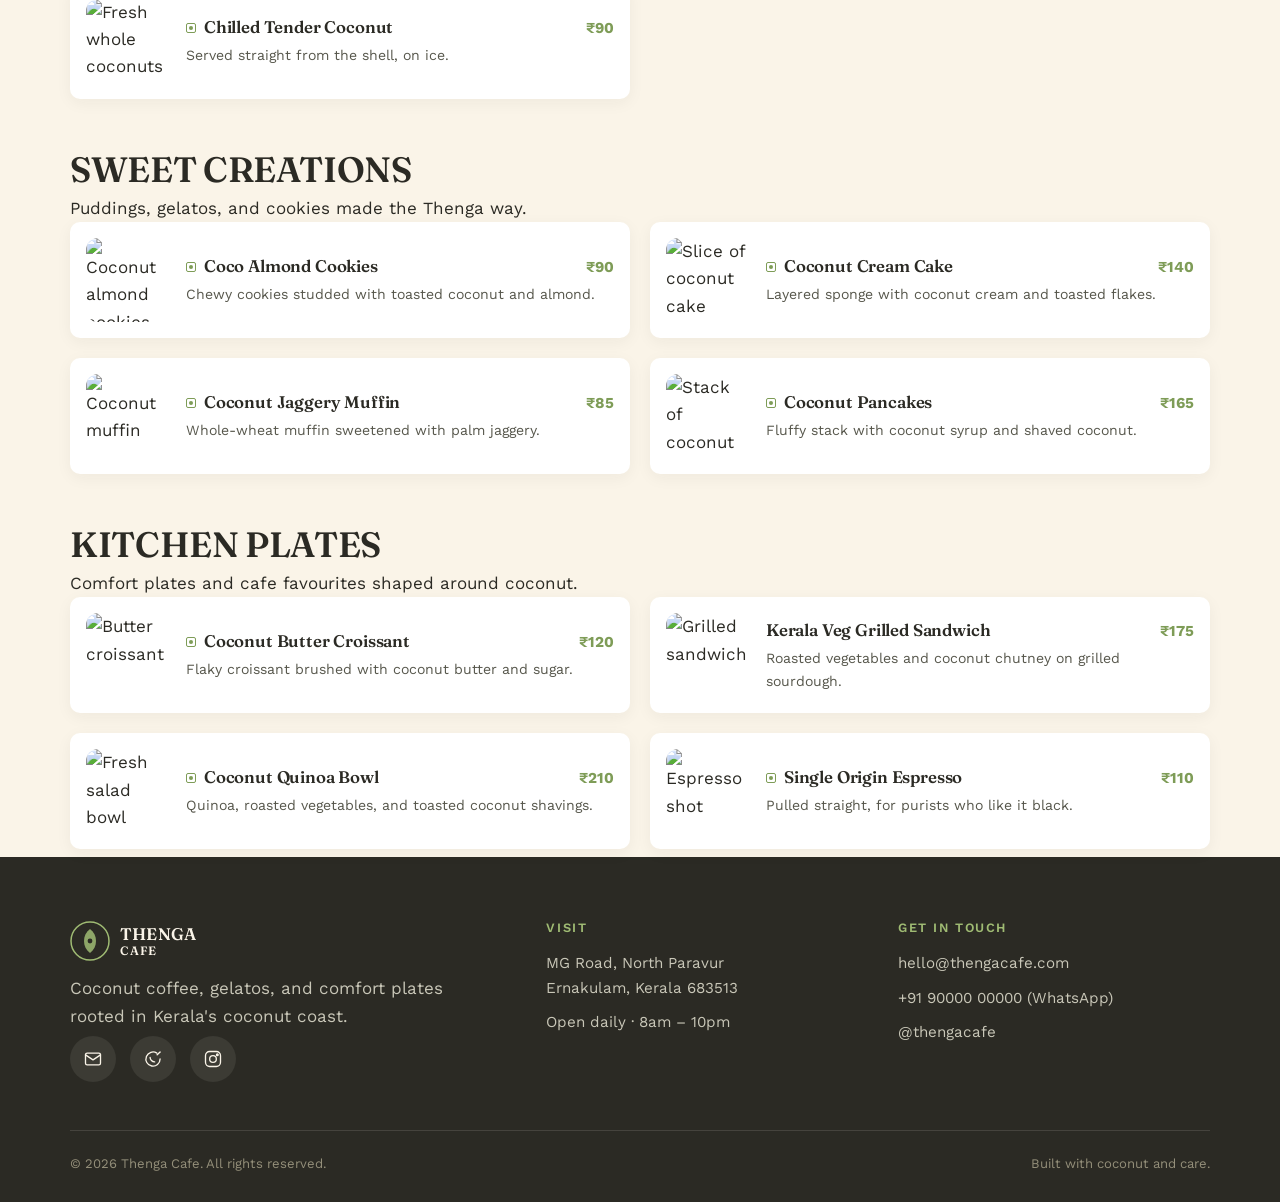
==== commit 97764396: "Add footer section to menu.html Added footer section with brand information, contact details, and so" ====
--- a/menu.html
+++ b/menu.html
@@ -226,8 +226,8 @@
   </div>
 </section>
 
-<!-- ============ FOOTER / CONTACT ============ -->
-<footer id="contact" class="site-footer">
+<!-- ============ FOOTER ============ -->
+<footer class="site-footer">
   <div class="container">
     <div class="footer-grid">
       <div class="footer-brand">
@@ -276,4 +276,246 @@
 
 <script src="script.js"></script>
 </body>
+</html>      <span></span><span></span><span></span>
+    </button>
+  </div>
+</header>
+
+<div class="mobile-menu">
+  <a href="index.html">Home</a>
+  <a href="menu.html">Menu</a>
+  <a href="index.html#about">About</a>
+  <a href="index.html#contact">Contact us</a>
+  <a href="index.html#contact" class="btn btn-primary">Visit Us</a>
+</div>
+
+<!-- ============ MENU HERO ============ -->
+<section class="menu-page-hero">
+  <div class="container reveal">
+    <span class="eyebrow" style="justify-content:center">The full spread</span>
+    <h1>Our Menu</h1>
+    <p>Everything on this menu begins with coconut — pressed, grated, shaved, or blended fresh in-house.</p>
+  </div>
+</section>
+
+<!-- ============ CATEGORY NAV ============ -->
+<nav class="category-nav">
+  <div class="category-nav-inner">
+    <a href="#coffee" class="category-pill active">Coconut Brews</a>
+    <a href="#shakes" class="category-pill">Shakes &amp; Cold</a>
+    <a href="#sweet" class="category-pill">Sweet Creations</a>
+    <a href="#kitchen" class="category-pill">Kitchen Plates</a>
+  </div>
+</nav>
+
+<!-- ============ COFFEE ============ -->
+<section id="coffee" class="menu-category">
+  <div class="container">
+    <h2>Coconut Brews</h2>
+    <p>Coffee creations crafted with our signature coconut milk.</p>
+
+    <div class="dish-grid">
+      <div class="dish-card reveal">
+        <div class="dish-thumb"><img src="https://images.unsplash.com/photo-1461023058943-07fcbe16d735?auto=format&fit=crop&w=300&q=80" alt="Vietnamese coconut coffee"></div>
+        <div class="dish-info">
+          <div class="dish-top"><h3><span class="veg-dot"></span>Vietnamese Coconut Coffee</h3><span class="dish-price">₹180</span></div>
+          <p>Slow-drip robusta over condensed coconut milk, served iced.</p>
+        </div>
+      </div>
+
+      <div class="dish-card reveal">
+        <div class="dish-thumb"><img src="https://images.unsplash.com/photo-1509042239860-f550ce710b93?auto=format&fit=crop&w=300&q=80" alt="Coconut latte with latte art"></div>
+        <div class="dish-info">
+          <div class="dish-top"><h3><span class="veg-dot"></span>Coconut Milk Latte</h3><span class="dish-price">₹170</span></div>
+          <p>Double espresso steamed with fresh-pressed coconut milk.</p>
+        </div>
+      </div>
+
+      <div class="dish-card reveal">
+        <div class="dish-thumb"><img src="https://images.unsplash.com/photo-1497935586351-b67a49e012bf?auto=format&fit=crop&w=300&q=80" alt="Cold brew coffee in a glass"></div>
+        <div class="dish-info">
+          <div class="dish-top"><h3><span class="veg-dot"></span>Coco Cold Brew</h3><span class="dish-price">₹190</span></div>
+          <p>18-hour cold brew finished with a coconut cream float.</p>
+        </div>
+      </div>
+
+      <div class="dish-card reveal">
+        <div class="dish-thumb"><img src="https://images.unsplash.com/photo-1511920170033-f8396924c348?auto=format&fit=crop&w=300&q=80" alt="Coconut affogato with espresso"></div>
+        <div class="dish-info">
+          <div class="dish-top"><h3><span class="veg-dot"></span>Coconut Affogato</h3><span class="dish-price">₹210</span></div>
+          <p>Coconut gelato drowned in a hot shot of espresso.</p>
+        </div>
+      </div>
+    </div>
+  </div>
+</section>
+
+<!-- ============ SHAKES ============ -->
+<section id="shakes" class="menu-category">
+  <div class="container">
+    <h2>Shakes &amp; Cold</h2>
+    <p>Blended cold, always with tender coconut.</p>
+
+    <div class="dish-grid">
+      <div class="dish-card reveal">
+        <div class="dish-thumb"><img src="https://images.unsplash.com/photo-1572490122747-3968b75cc699?auto=format&fit=crop&w=300&q=80" alt="Tender coconut shake with pistachio topping"></div>
+        <div class="dish-info">
+          <div class="dish-top"><h3><span class="veg-dot"></span>Tender Coconut Kiss Shake</h3><span class="dish-price">₹160</span></div>
+          <p>Tender coconut flesh blended with malai and pistachio.</p>
+        </div>
+      </div>
+
+      <div class="dish-card reveal">
+        <div class="dish-thumb"><img src="https://images.unsplash.com/photo-1502741338009-cac2772e18bc?auto=format&fit=crop&w=300&q=80" alt="Fruit and coconut smoothie"></div>
+        <div class="dish-info">
+          <div class="dish-top"><h3><span class="veg-dot"></span>Mango Coco Smoothie</h3><span class="dish-price">₹150</span></div>
+          <p>Alphonso mango, coconut milk, and a squeeze of lime.</p>
+        </div>
+      </div>
+
+      <div class="dish-card reveal">
+        <div class="dish-thumb"><img src="https://images.unsplash.com/photo-1544787219-7f47ccb76574?auto=format&fit=crop&w=300&q=80" alt="Fresh whole coconuts"></div>
+        <div class="dish-info">
+          <div class="dish-top"><h3><span class="veg-dot"></span>Chilled Tender Coconut</h3><span class="dish-price">₹90</span></div>
+          <p>Served straight from the shell, on ice.</p>
+        </div>
+      </div>
+    </div>
+  </div>
+</section>
+
+<!-- ============ SWEET ============ -->
+<section id="sweet" class="menu-category">
+  <div class="container">
+    <h2>Sweet Creations</h2>
+    <p>Puddings, gelatos, and cookies made the Thenga way.</p>
+
+    <div class="dish-grid">
+      <div class="dish-card reveal">
+        <div class="dish-thumb"><img src="https://images.unsplash.com/photo-1499636136210-6f4ee915583e?auto=format&fit=crop&w=300&q=80" alt="Coconut almond cookies"></div>
+        <div class="dish-info">
+          <div class="dish-top"><h3><span class="veg-dot"></span>Coco Almond Cookies</h3><span class="dish-price">₹90</span></div>
+          <p>Chewy cookies studded with toasted coconut and almond.</p>
+        </div>
+      </div>
+
+      <div class="dish-card reveal">
+        <div class="dish-thumb"><img src="https://images.unsplash.com/photo-1578985545062-69928b1d9587?auto=format&fit=crop&w=300&q=80" alt="Slice of coconut cake"></div>
+        <div class="dish-info">
+          <div class="dish-top"><h3><span class="veg-dot"></span>Coconut Cream Cake</h3><span class="dish-price">₹140</span></div>
+          <p>Layered sponge with coconut cream and toasted flakes.</p>
+        </div>
+      </div>
+
+      <div class="dish-card reveal">
+        <div class="dish-thumb"><img src="https://images.unsplash.com/photo-1607958996333-41aef7caefaa?auto=format&fit=crop&w=300&q=80" alt="Coconut muffin"></div>
+        <div class="dish-info">
+          <div class="dish-top"><h3><span class="veg-dot"></span>Coconut Jaggery Muffin</h3><span class="dish-price">₹85</span></div>
+          <p>Whole-wheat muffin sweetened with palm jaggery.</p>
+        </div>
+      </div>
+
+      <div class="dish-card reveal">
+        <div class="dish-thumb"><img src="https://images.unsplash.com/photo-1567620905732-2d1ec7ab7445?auto=format&fit=crop&w=300&q=80" alt="Stack of coconut pancakes"></div>
+        <div class="dish-info">
+          <div class="dish-top"><h3><span class="veg-dot"></span>Coconut Pancakes</h3><span class="dish-price">₹165</span></div>
+          <p>Fluffy stack with coconut syrup and shaved coconut.</p>
+        </div>
+      </div>
+    </div>
+  </div>
+</section>
+
+<!-- ============ KITCHEN ============ -->
+<section id="kitchen" class="menu-category">
+  <div class="container">
+    <h2>Kitchen Plates</h2>
+    <p>Comfort plates and cafe favourites shaped around coconut.</p>
+
+    <div class="dish-grid">
+      <div class="dish-card reveal">
+        <div class="dish-thumb"><img src="https://images.unsplash.com/photo-1555507036-ab794f27638e?auto=format&fit=crop&w=300&q=80" alt="Butter croissant"></div>
+        <div class="dish-info">
+          <div class="dish-top"><h3><span class="veg-dot"></span>Coconut Butter Croissant</h3><span class="dish-price">₹120</span></div>
+          <p>Flaky croissant brushed with coconut butter and sugar.</p>
+        </div>
+      </div>
+
+      <div class="dish-card reveal">
+        <div class="dish-thumb"><img src="https://images.unsplash.com/photo-1567234669003-dce7a7a88821?auto=format&fit=crop&w=300&q=80" alt="Grilled sandwich"></div>
+        <div class="dish-info">
+          <div class="dish-top"><h3>Kerala Veg Grilled Sandwich</h3><span class="dish-price">₹175</span></div>
+          <p>Roasted vegetables and coconut chutney on grilled sourdough.</p>
+        </div>
+      </div>
+
+      <div class="dish-card reveal">
+        <div class="dish-thumb"><img src="https://images.unsplash.com/photo-1512621776951-a57141f2eefd?auto=format&fit=crop&w=300&q=80" alt="Fresh salad bowl"></div>
+        <div class="dish-info">
+          <div class="dish-top"><h3><span class="veg-dot"></span>Coconut Quinoa Bowl</h3><span class="dish-price">₹210</span></div>
+          <p>Quinoa, roasted vegetables, and toasted coconut shavings.</p>
+        </div>
+      </div>
+
+      <div class="dish-card reveal">
+        <div class="dish-thumb"><img src="https://images.unsplash.com/photo-1521302200778-33500795e128?auto=format&fit=crop&w=300&q=80" alt="Espresso shot"></div>
+        <div class="dish-info">
+          <div class="dish-top"><h3><span class="veg-dot"></span>Single Origin Espresso</h3><span class="dish-price">₹110</span></div>
+          <p>Pulled straight, for purists who like it black.</p>
+        </div>
+      </div>
+    </div>
+  </div>
+</section>
+
+<!-- ============ FOOTER / CONTACT ============ -->
+<footer id="contact" class="site-footer">
+  <div class="container">
+    <div class="footer-grid">
+      <div class="footer-brand">
+        <a href="index.html" class="brand">
+          <svg class="brand-mark" viewBox="0 0 40 40" fill="none" xmlns="http://www.w3.org/2000/svg">
+            <circle cx="20" cy="20" r="19" stroke="#9FBB73" stroke-width="1.5"/>
+            <path d="M20 8c4 3 6 7 6 12s-2 9-6 12c-4-3-6-7-6-12s2-9 6-12z" fill="#9FBB73" opacity="0.85"/>
+            <circle cx="20" cy="20" r="2.4" fill="#2B2A24"/>
+          </svg>
+          <span class="brand-name">THENGA<span>CAFE</span></span>
+        </a>
+        <p>Coconut coffee, gelatos, and comfort plates rooted in Kerala's coconut coast.</p>
+        <div class="contact-icons">
+          <a href="mailto:hello@thengacafe.com" aria-label="Email us">
+            <svg viewBox="0 0 24 24" fill="none" stroke-width="1.6" stroke-linecap="round" stroke-linejoin="round"><rect x="3" y="5" width="18" height="14" rx="2"/><path d="M3 7l9 6 9-6"/></svg>
+          </a>
+          <a href="https://wa.me/919000000000" target="_blank" rel="noopener" aria-label="Chat on WhatsApp">
+            <svg viewBox="0 0 24 24" fill="none" stroke-width="1.6" stroke-linecap="round" stroke-linejoin="round"><path d="M20.5 12a8.5 8.5 0 1 1-3.9-7.1"/><path d="M20.5 3.5L17 7"/><path d="M8.5 10c0 3 2.5 5.5 5.5 5.5"/></svg>
+          </a>
+          <a href="https://instagram.com/thengacafe" target="_blank" rel="noopener" aria-label="Follow on Instagram">
+            <svg viewBox="0 0 24 24" fill="none" stroke-width="1.6" stroke-linecap="round" stroke-linejoin="round"><rect x="3" y="3" width="18" height="18" rx="5"/><circle cx="12" cy="12" r="4"/><circle cx="17.2" cy="6.8" r="1"/></svg>
+          </a>
+        </div>
+      </div>
+
+      <div class="footer-col">
+        <h4>Visit</h4>
+        <p>MG Road, North Paravur<br>Ernakulam, Kerala 683513</p>
+        <p>Open daily · 8am – 10pm</p>
+      </div>
+
+      <div class="footer-col">
+        <h4>Get in touch</h4>
+        <a href="mailto:hello@thengacafe.com">hello@thengacafe.com</a>
+        <a href="https://wa.me/919000000000" target="_blank" rel="noopener">+91 90000 00000 (WhatsApp)</a>
+        <a href="https://instagram.com/thengacafe" target="_blank" rel="noopener">@thengacafe</a>
+      </div>
+    </div>
+
+    <div class="footer-bottom">
+      <span>© 2026 Thenga Cafe. All rights reserved.</span>
+      <span>Built with coconut and care.</span>
+    </div>
+  </div>
+</footer>
+
+<script src="script.js"></script>
+</body>
 </html>
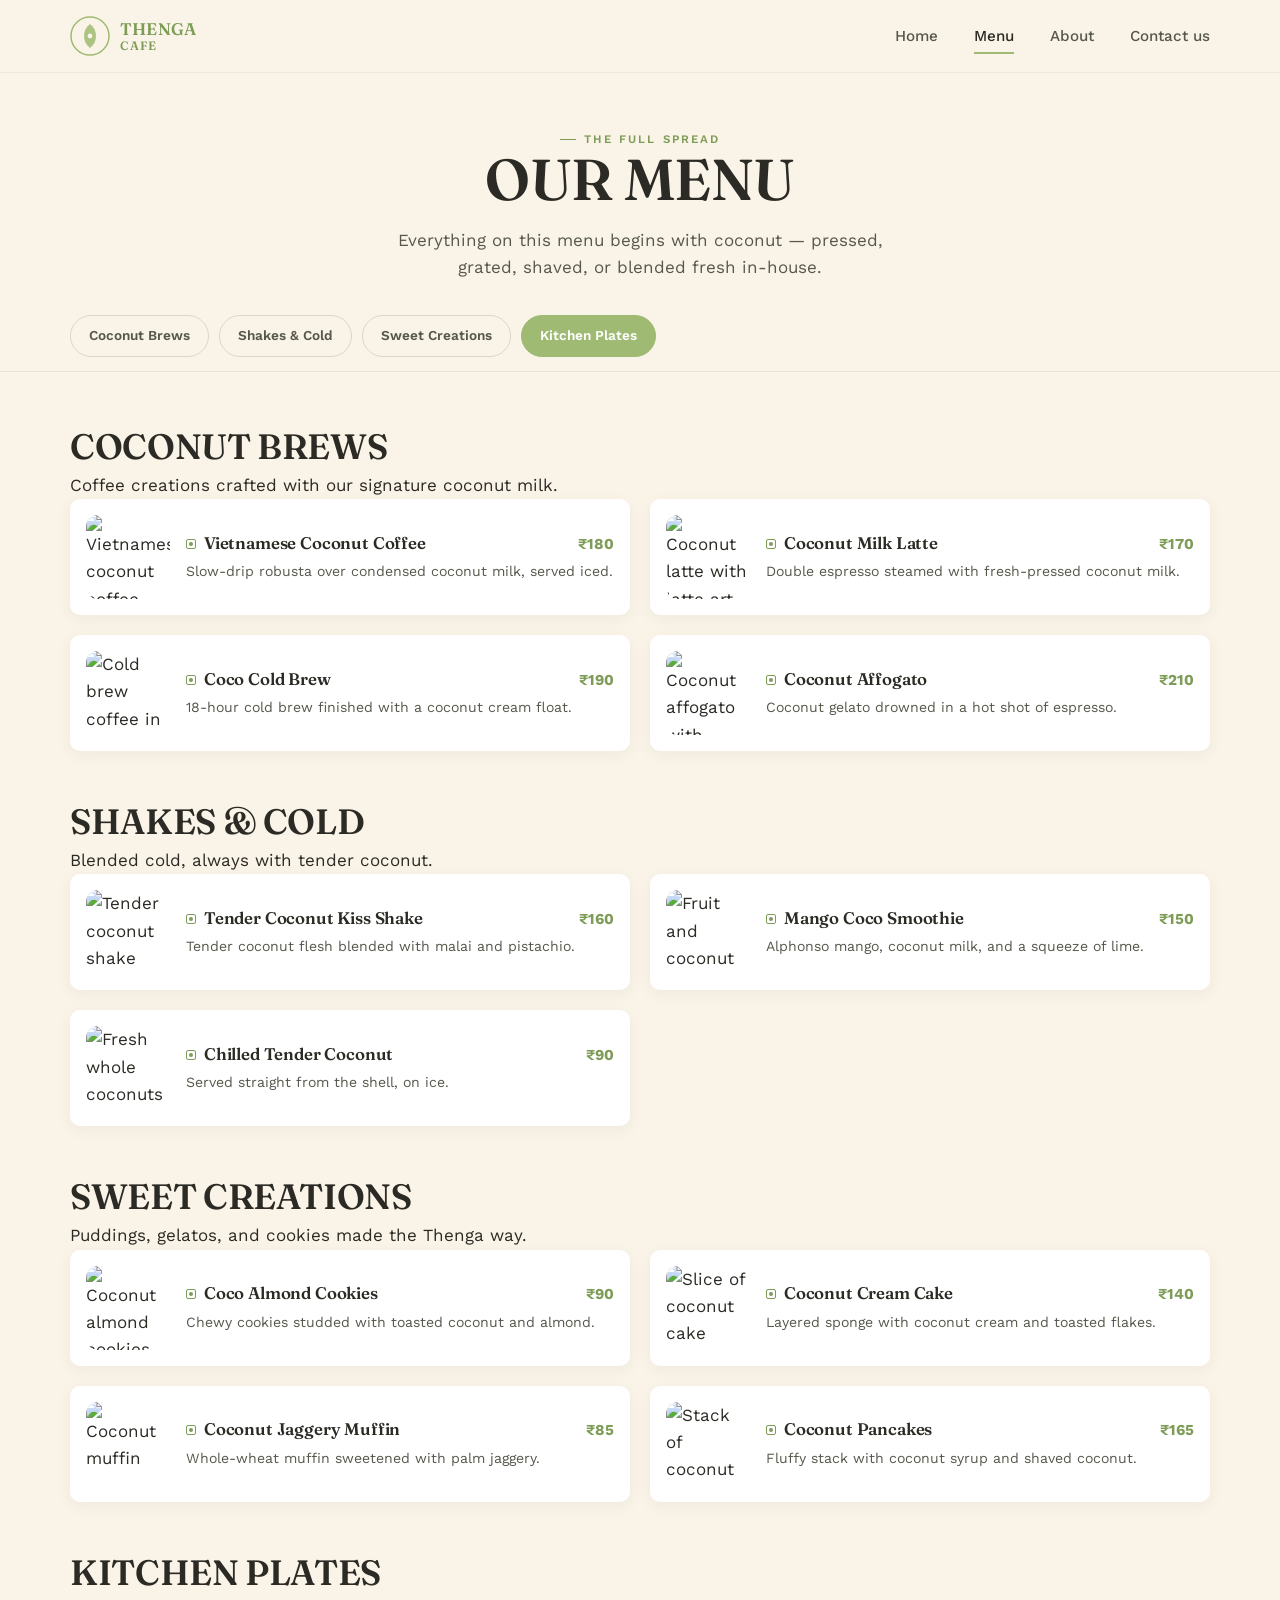
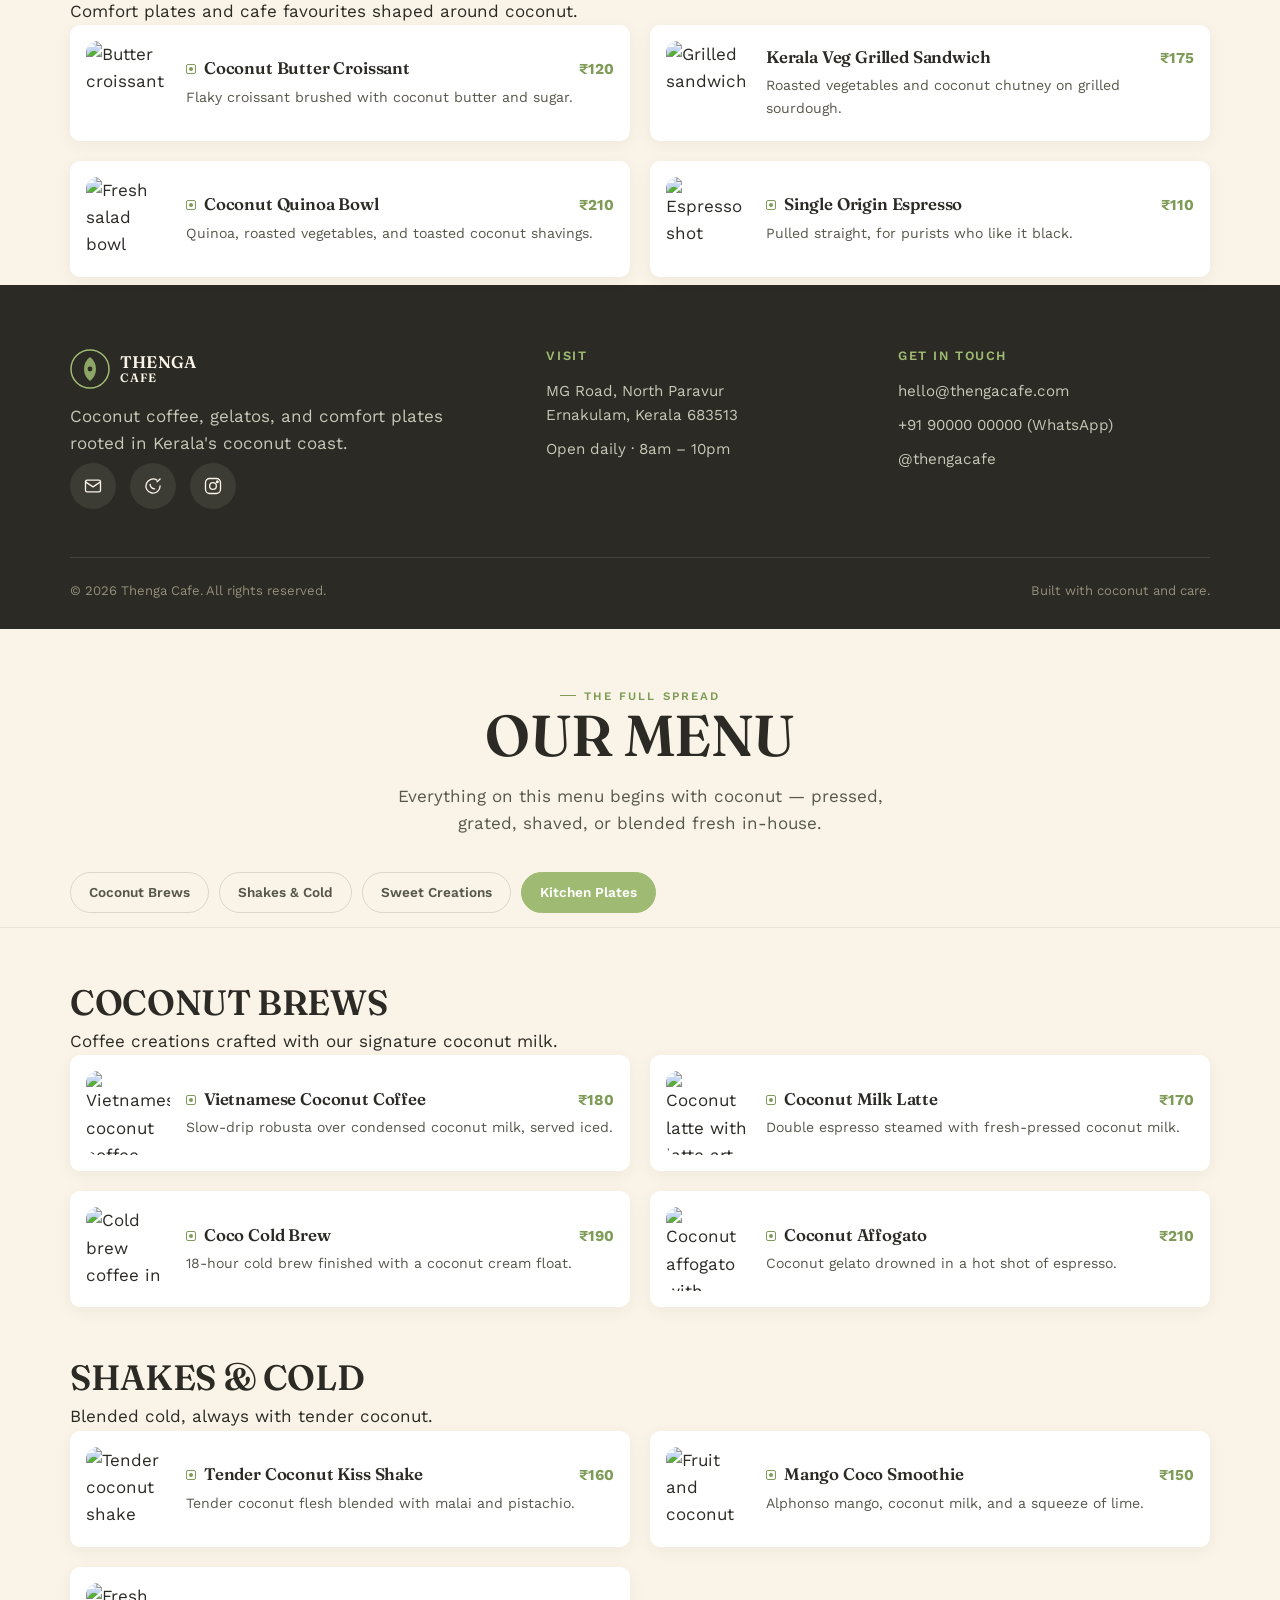
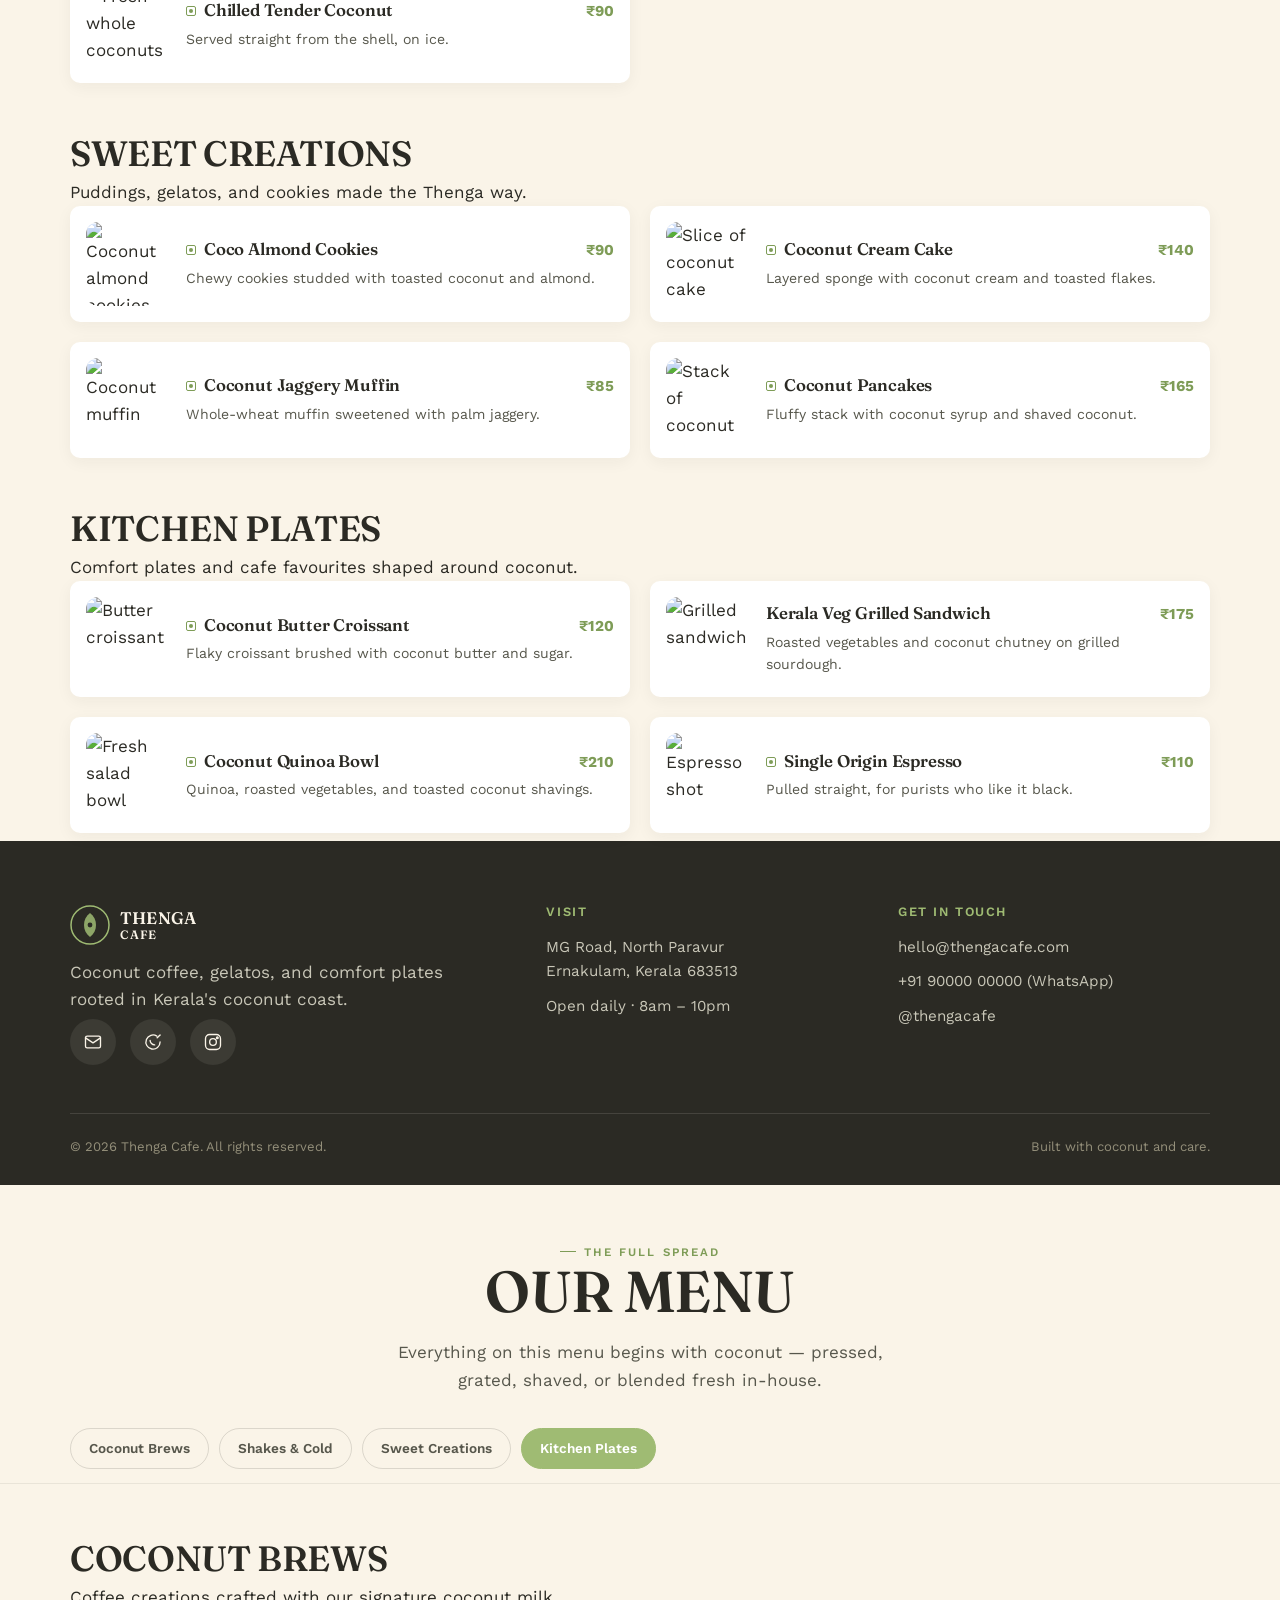
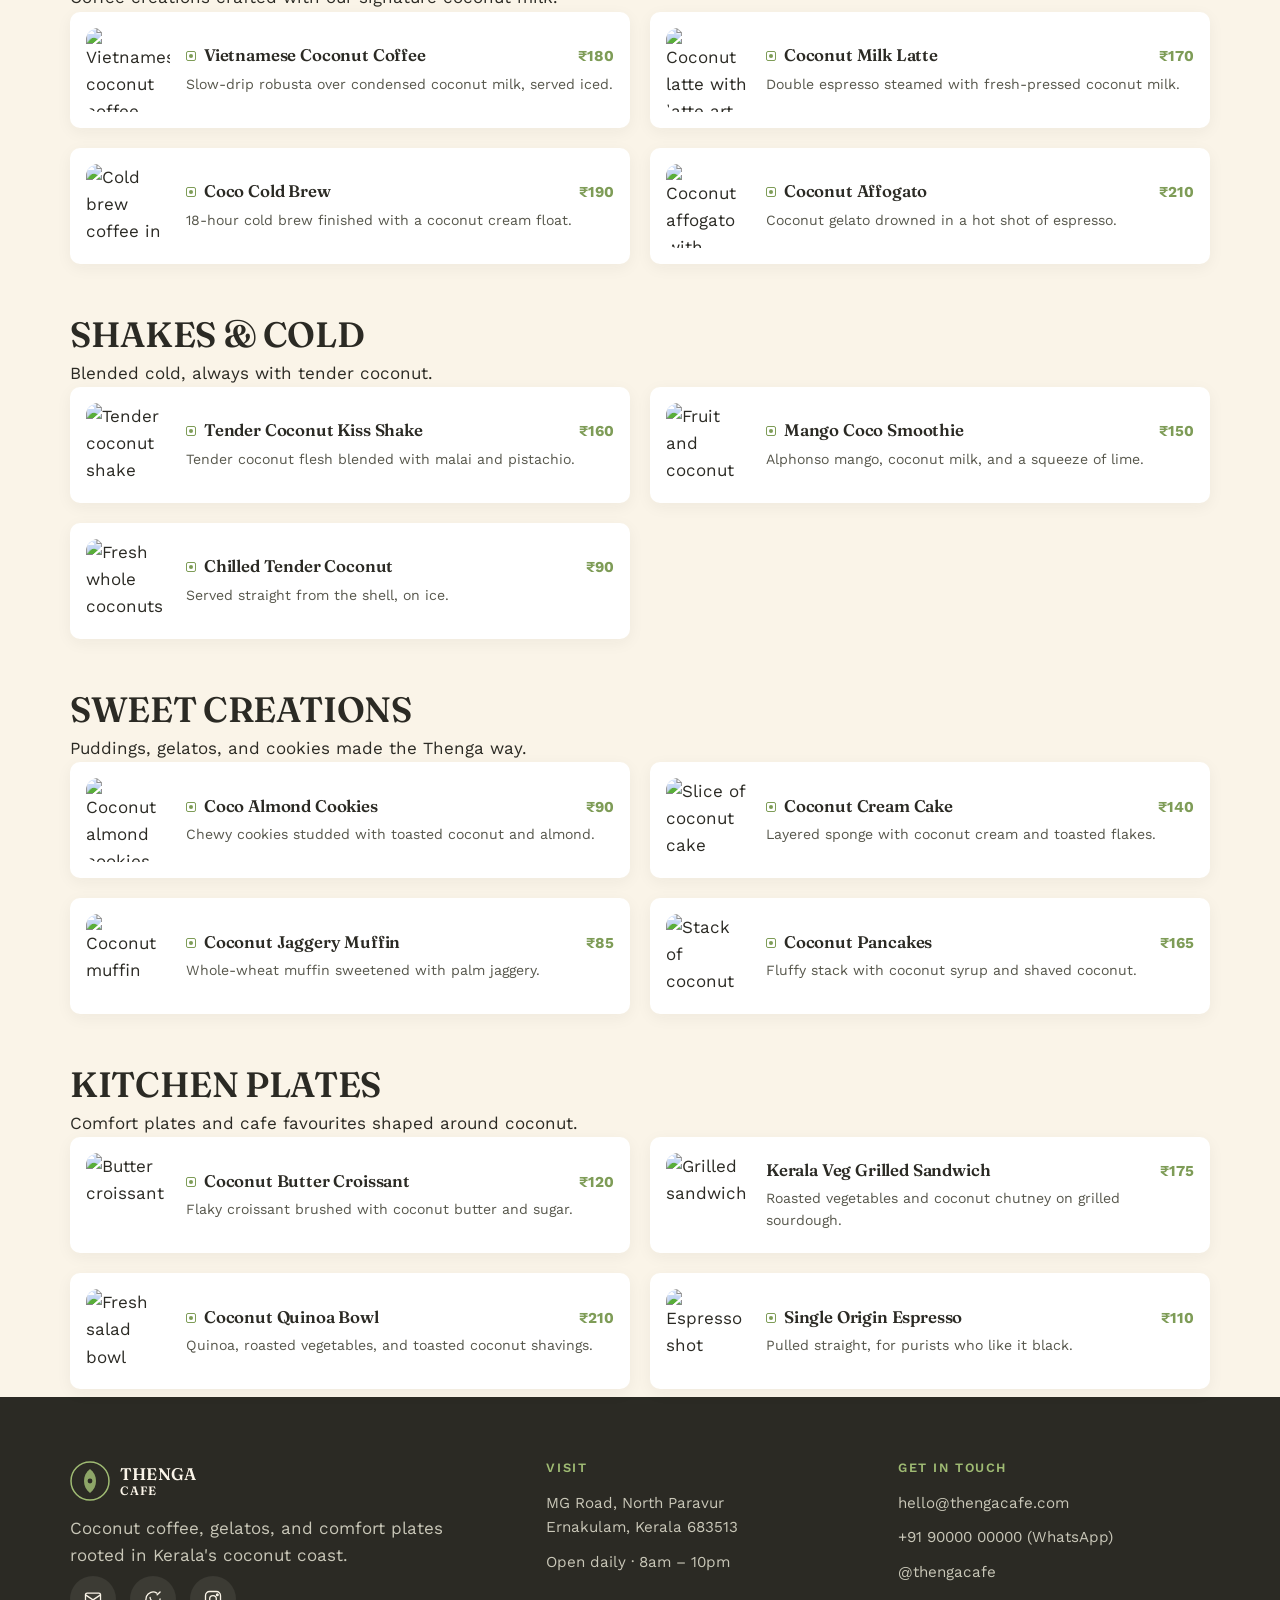
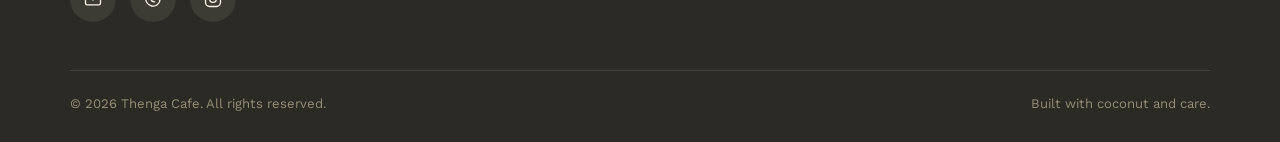
==== commit ce1e8184: "Update menu layout and remove Visit Us button Removed 'Visit Us' button from the main navigation and" ====
--- a/menu.html
+++ b/menu.html
@@ -31,8 +31,6 @@
       <a href="index.html#contact">Contact us</a>
     </nav>
 
-    <a href="index.html#contact" class="btn btn-primary nav-cta">Visit Us</a>
-
     <button class="hamburger" aria-label="Toggle menu" aria-expanded="false">
       <span></span><span></span><span></span>
     </button>
@@ -44,7 +42,6 @@
   <a href="menu.html">Menu</a>
   <a href="index.html#about">About</a>
   <a href="index.html#contact">Contact us</a>
-  <a href="index.html#contact" class="btn btn-primary">Visit Us</a>
 </div>
 
 <!-- ============ MENU HERO ============ -->
@@ -226,8 +223,8 @@
   </div>
 </section>
 
-<!-- ============ FOOTER ============ -->
-<footer class="site-footer">
+<!-- ============ FOOTER / CONTACT ============ -->
+<footer id="contact" class="site-footer">
   <div class="container">
     <div class="footer-grid">
       <div class="footer-brand">
@@ -468,8 +465,8 @@
   </div>
 </section>
 
-<!-- ============ FOOTER / CONTACT ============ -->
-<footer id="contact" class="site-footer">
+<!-- ============ FOOTER ============ -->
+<footer class="site-footer">
   <div class="container">
     <div class="footer-grid">
       <div class="footer-brand">
@@ -518,4 +515,246 @@
 
 <script src="script.js"></script>
 </body>
+</html>      <span></span><span></span><span></span>
+    </button>
+  </div>
+</header>
+
+<div class="mobile-menu">
+  <a href="index.html">Home</a>
+  <a href="menu.html">Menu</a>
+  <a href="index.html#about">About</a>
+  <a href="index.html#contact">Contact us</a>
+  <a href="index.html#contact" class="btn btn-primary">Visit Us</a>
+</div>
+
+<!-- ============ MENU HERO ============ -->
+<section class="menu-page-hero">
+  <div class="container reveal">
+    <span class="eyebrow" style="justify-content:center">The full spread</span>
+    <h1>Our Menu</h1>
+    <p>Everything on this menu begins with coconut — pressed, grated, shaved, or blended fresh in-house.</p>
+  </div>
+</section>
+
+<!-- ============ CATEGORY NAV ============ -->
+<nav class="category-nav">
+  <div class="category-nav-inner">
+    <a href="#coffee" class="category-pill active">Coconut Brews</a>
+    <a href="#shakes" class="category-pill">Shakes &amp; Cold</a>
+    <a href="#sweet" class="category-pill">Sweet Creations</a>
+    <a href="#kitchen" class="category-pill">Kitchen Plates</a>
+  </div>
+</nav>
+
+<!-- ============ COFFEE ============ -->
+<section id="coffee" class="menu-category">
+  <div class="container">
+    <h2>Coconut Brews</h2>
+    <p>Coffee creations crafted with our signature coconut milk.</p>
+
+    <div class="dish-grid">
+      <div class="dish-card reveal">
+        <div class="dish-thumb"><img src="https://images.unsplash.com/photo-1461023058943-07fcbe16d735?auto=format&fit=crop&w=300&q=80" alt="Vietnamese coconut coffee"></div>
+        <div class="dish-info">
+          <div class="dish-top"><h3><span class="veg-dot"></span>Vietnamese Coconut Coffee</h3><span class="dish-price">₹180</span></div>
+          <p>Slow-drip robusta over condensed coconut milk, served iced.</p>
+        </div>
+      </div>
+
+      <div class="dish-card reveal">
+        <div class="dish-thumb"><img src="https://images.unsplash.com/photo-1509042239860-f550ce710b93?auto=format&fit=crop&w=300&q=80" alt="Coconut latte with latte art"></div>
+        <div class="dish-info">
+          <div class="dish-top"><h3><span class="veg-dot"></span>Coconut Milk Latte</h3><span class="dish-price">₹170</span></div>
+          <p>Double espresso steamed with fresh-pressed coconut milk.</p>
+        </div>
+      </div>
+
+      <div class="dish-card reveal">
+        <div class="dish-thumb"><img src="https://images.unsplash.com/photo-1497935586351-b67a49e012bf?auto=format&fit=crop&w=300&q=80" alt="Cold brew coffee in a glass"></div>
+        <div class="dish-info">
+          <div class="dish-top"><h3><span class="veg-dot"></span>Coco Cold Brew</h3><span class="dish-price">₹190</span></div>
+          <p>18-hour cold brew finished with a coconut cream float.</p>
+        </div>
+      </div>
+
+      <div class="dish-card reveal">
+        <div class="dish-thumb"><img src="https://images.unsplash.com/photo-1511920170033-f8396924c348?auto=format&fit=crop&w=300&q=80" alt="Coconut affogato with espresso"></div>
+        <div class="dish-info">
+          <div class="dish-top"><h3><span class="veg-dot"></span>Coconut Affogato</h3><span class="dish-price">₹210</span></div>
+          <p>Coconut gelato drowned in a hot shot of espresso.</p>
+        </div>
+      </div>
+    </div>
+  </div>
+</section>
+
+<!-- ============ SHAKES ============ -->
+<section id="shakes" class="menu-category">
+  <div class="container">
+    <h2>Shakes &amp; Cold</h2>
+    <p>Blended cold, always with tender coconut.</p>
+
+    <div class="dish-grid">
+      <div class="dish-card reveal">
+        <div class="dish-thumb"><img src="https://images.unsplash.com/photo-1572490122747-3968b75cc699?auto=format&fit=crop&w=300&q=80" alt="Tender coconut shake with pistachio topping"></div>
+        <div class="dish-info">
+          <div class="dish-top"><h3><span class="veg-dot"></span>Tender Coconut Kiss Shake</h3><span class="dish-price">₹160</span></div>
+          <p>Tender coconut flesh blended with malai and pistachio.</p>
+        </div>
+      </div>
+
+      <div class="dish-card reveal">
+        <div class="dish-thumb"><img src="https://images.unsplash.com/photo-1502741338009-cac2772e18bc?auto=format&fit=crop&w=300&q=80" alt="Fruit and coconut smoothie"></div>
+        <div class="dish-info">
+          <div class="dish-top"><h3><span class="veg-dot"></span>Mango Coco Smoothie</h3><span class="dish-price">₹150</span></div>
+          <p>Alphonso mango, coconut milk, and a squeeze of lime.</p>
+        </div>
+      </div>
+
+      <div class="dish-card reveal">
+        <div class="dish-thumb"><img src="https://images.unsplash.com/photo-1544787219-7f47ccb76574?auto=format&fit=crop&w=300&q=80" alt="Fresh whole coconuts"></div>
+        <div class="dish-info">
+          <div class="dish-top"><h3><span class="veg-dot"></span>Chilled Tender Coconut</h3><span class="dish-price">₹90</span></div>
+          <p>Served straight from the shell, on ice.</p>
+        </div>
+      </div>
+    </div>
+  </div>
+</section>
+
+<!-- ============ SWEET ============ -->
+<section id="sweet" class="menu-category">
+  <div class="container">
+    <h2>Sweet Creations</h2>
+    <p>Puddings, gelatos, and cookies made the Thenga way.</p>
+
+    <div class="dish-grid">
+      <div class="dish-card reveal">
+        <div class="dish-thumb"><img src="https://images.unsplash.com/photo-1499636136210-6f4ee915583e?auto=format&fit=crop&w=300&q=80" alt="Coconut almond cookies"></div>
+        <div class="dish-info">
+          <div class="dish-top"><h3><span class="veg-dot"></span>Coco Almond Cookies</h3><span class="dish-price">₹90</span></div>
+          <p>Chewy cookies studded with toasted coconut and almond.</p>
+        </div>
+      </div>
+
+      <div class="dish-card reveal">
+        <div class="dish-thumb"><img src="https://images.unsplash.com/photo-1578985545062-69928b1d9587?auto=format&fit=crop&w=300&q=80" alt="Slice of coconut cake"></div>
+        <div class="dish-info">
+          <div class="dish-top"><h3><span class="veg-dot"></span>Coconut Cream Cake</h3><span class="dish-price">₹140</span></div>
+          <p>Layered sponge with coconut cream and toasted flakes.</p>
+        </div>
+      </div>
+
+      <div class="dish-card reveal">
+        <div class="dish-thumb"><img src="https://images.unsplash.com/photo-1607958996333-41aef7caefaa?auto=format&fit=crop&w=300&q=80" alt="Coconut muffin"></div>
+        <div class="dish-info">
+          <div class="dish-top"><h3><span class="veg-dot"></span>Coconut Jaggery Muffin</h3><span class="dish-price">₹85</span></div>
+          <p>Whole-wheat muffin sweetened with palm jaggery.</p>
+        </div>
+      </div>
+
+      <div class="dish-card reveal">
+        <div class="dish-thumb"><img src="https://images.unsplash.com/photo-1567620905732-2d1ec7ab7445?auto=format&fit=crop&w=300&q=80" alt="Stack of coconut pancakes"></div>
+        <div class="dish-info">
+          <div class="dish-top"><h3><span class="veg-dot"></span>Coconut Pancakes</h3><span class="dish-price">₹165</span></div>
+          <p>Fluffy stack with coconut syrup and shaved coconut.</p>
+        </div>
+      </div>
+    </div>
+  </div>
+</section>
+
+<!-- ============ KITCHEN ============ -->
+<section id="kitchen" class="menu-category">
+  <div class="container">
+    <h2>Kitchen Plates</h2>
+    <p>Comfort plates and cafe favourites shaped around coconut.</p>
+
+    <div class="dish-grid">
+      <div class="dish-card reveal">
+        <div class="dish-thumb"><img src="https://images.unsplash.com/photo-1555507036-ab794f27638e?auto=format&fit=crop&w=300&q=80" alt="Butter croissant"></div>
+        <div class="dish-info">
+          <div class="dish-top"><h3><span class="veg-dot"></span>Coconut Butter Croissant</h3><span class="dish-price">₹120</span></div>
+          <p>Flaky croissant brushed with coconut butter and sugar.</p>
+        </div>
+      </div>
+
+      <div class="dish-card reveal">
+        <div class="dish-thumb"><img src="https://images.unsplash.com/photo-1567234669003-dce7a7a88821?auto=format&fit=crop&w=300&q=80" alt="Grilled sandwich"></div>
+        <div class="dish-info">
+          <div class="dish-top"><h3>Kerala Veg Grilled Sandwich</h3><span class="dish-price">₹175</span></div>
+          <p>Roasted vegetables and coconut chutney on grilled sourdough.</p>
+        </div>
+      </div>
+
+      <div class="dish-card reveal">
+        <div class="dish-thumb"><img src="https://images.unsplash.com/photo-1512621776951-a57141f2eefd?auto=format&fit=crop&w=300&q=80" alt="Fresh salad bowl"></div>
+        <div class="dish-info">
+          <div class="dish-top"><h3><span class="veg-dot"></span>Coconut Quinoa Bowl</h3><span class="dish-price">₹210</span></div>
+          <p>Quinoa, roasted vegetables, and toasted coconut shavings.</p>
+        </div>
+      </div>
+
+      <div class="dish-card reveal">
+        <div class="dish-thumb"><img src="https://images.unsplash.com/photo-1521302200778-33500795e128?auto=format&fit=crop&w=300&q=80" alt="Espresso shot"></div>
+        <div class="dish-info">
+          <div class="dish-top"><h3><span class="veg-dot"></span>Single Origin Espresso</h3><span class="dish-price">₹110</span></div>
+          <p>Pulled straight, for purists who like it black.</p>
+        </div>
+      </div>
+    </div>
+  </div>
+</section>
+
+<!-- ============ FOOTER / CONTACT ============ -->
+<footer id="contact" class="site-footer">
+  <div class="container">
+    <div class="footer-grid">
+      <div class="footer-brand">
+        <a href="index.html" class="brand">
+          <svg class="brand-mark" viewBox="0 0 40 40" fill="none" xmlns="http://www.w3.org/2000/svg">
+            <circle cx="20" cy="20" r="19" stroke="#9FBB73" stroke-width="1.5"/>
+            <path d="M20 8c4 3 6 7 6 12s-2 9-6 12c-4-3-6-7-6-12s2-9 6-12z" fill="#9FBB73" opacity="0.85"/>
+            <circle cx="20" cy="20" r="2.4" fill="#2B2A24"/>
+          </svg>
+          <span class="brand-name">THENGA<span>CAFE</span></span>
+        </a>
+        <p>Coconut coffee, gelatos, and comfort plates rooted in Kerala's coconut coast.</p>
+        <div class="contact-icons">
+          <a href="mailto:hello@thengacafe.com" aria-label="Email us">
+            <svg viewBox="0 0 24 24" fill="none" stroke-width="1.6" stroke-linecap="round" stroke-linejoin="round"><rect x="3" y="5" width="18" height="14" rx="2"/><path d="M3 7l9 6 9-6"/></svg>
+          </a>
+          <a href="https://wa.me/919000000000" target="_blank" rel="noopener" aria-label="Chat on WhatsApp">
+            <svg viewBox="0 0 24 24" fill="none" stroke-width="1.6" stroke-linecap="round" stroke-linejoin="round"><path d="M20.5 12a8.5 8.5 0 1 1-3.9-7.1"/><path d="M20.5 3.5L17 7"/><path d="M8.5 10c0 3 2.5 5.5 5.5 5.5"/></svg>
+          </a>
+          <a href="https://instagram.com/thengacafe" target="_blank" rel="noopener" aria-label="Follow on Instagram">
+            <svg viewBox="0 0 24 24" fill="none" stroke-width="1.6" stroke-linecap="round" stroke-linejoin="round"><rect x="3" y="3" width="18" height="18" rx="5"/><circle cx="12" cy="12" r="4"/><circle cx="17.2" cy="6.8" r="1"/></svg>
+          </a>
+        </div>
+      </div>
+
+      <div class="footer-col">
+        <h4>Visit</h4>
+        <p>MG Road, North Paravur<br>Ernakulam, Kerala 683513</p>
+        <p>Open daily · 8am – 10pm</p>
+      </div>
+
+      <div class="footer-col">
+        <h4>Get in touch</h4>
+        <a href="mailto:hello@thengacafe.com">hello@thengacafe.com</a>
+        <a href="https://wa.me/919000000000" target="_blank" rel="noopener">+91 90000 00000 (WhatsApp)</a>
+        <a href="https://instagram.com/thengacafe" target="_blank" rel="noopener">@thengacafe</a>
+      </div>
+    </div>
+
+    <div class="footer-bottom">
+      <span>© 2026 Thenga Cafe. All rights reserved.</span>
+      <span>Built with coconut and care.</span>
+    </div>
+  </div>
+</footer>
+
+<script src="script.js"></script>
+</body>
 </html>
--- a/style.css
+++ b/style.css
@@ -302,6 +302,1683 @@
 
 .hero-media:hover img { transform: scale(1.06); }
 
+@media (min-width: 900px) {
+  .hero-grid { grid-template-columns: 1.1fr 0.9fr; gap: 60px; }
+}
+
+/* ---------- Feature strip ---------- */
+.features-grid {
+  display: grid;
+  grid-template-columns: 1fr;
+  gap: 40px;
+  text-align: center;
+}
+
+.feature-icon {
+  width: 56px; height: 56px;
+  margin: 0 auto 18px;
+  color: var(--green);
+}
+
+.feature-icon svg { width: 100%; height: 100%; }
+
+.feature h3 {
+  font-size: 1.3rem;
+  text-transform: uppercase;
+  margin-bottom: 10px;
+  letter-spacing: 0.01em;
+}
+
+.feature p { color: var(--ink-soft); font-size: 0.95rem; max-width: 30ch; margin: 0 auto; }
+
+@media (min-width: 700px) {
+  .features-grid { grid-template-columns: repeat(2, 1fr); }
+}
+@media (min-width: 1000px) {
+  .features-grid { grid-template-columns: repeat(4, 1fr); }
+}
+
+/* ---------- Section headers ---------- */
+.section-head {
+  display: flex;
+  flex-direction: column;
+  gap: 14px;
+  margin-bottom: 40px;
+}
+
+.section-head h2 {
+  font-size: clamp(2rem, 6vw, 2.8rem);
+  text-transform: uppercase;
+}
+
+.section-head-row {
+  display: flex;
+  flex-direction: column;
+  gap: 24px;
+  justify-content: space-between;
+  align-items: flex-start;
+}
+
+.section-head-row p { color: var(--ink-soft); max-width: 50ch; }
+
+.link-arrow {
+  font-weight: 600;
+  color: var(--green-deep);
+  border-bottom: 1px solid var(--green-deep);
+  padding-bottom: 2px;
+  white-space: nowrap;
+  transition: opacity 0.25s ease, transform 0.25s ease;
+  display: inline-block;
+}
+.link-arrow:hover { opacity: 0.7; transform: translateX(3px); }
+
+@media (min-width: 800px) {
+  .section-head-row { flex-direction: row; align-items: flex-end; }
+}
+
+/* ---------- Menu highlight cards ---------- */
+.menu-scroll {
+  display: flex;
+  gap: 18px;
+  overflow-x: auto;
+  padding-bottom: 8px;
+  scroll-snap-type: x mandatory;
+  -webkit-overflow-scrolling: touch;
+  scrollbar-width: none;
+}
+.menu-scroll::-webkit-scrollbar { display: none; }
+
+.menu-card {
+  position: relative;
+  flex: 0 0 72%;
+  scroll-snap-align: start;
+  aspect-ratio: 3 / 4.2;
+  border-radius: var(--radius);
+  overflow: hidden;
+  box-shadow: 0 14px 30px rgba(43,42,36,0.1);
+}
+
+.menu-card img {
+  width: 100%; height: 100%; object-fit: cover;
+  transition: transform 0.6s var(--ease);
+}
+
+.menu-card:hover img { transform: scale(1.08); }
+
+.menu-card::after {
+  content: '';
+  position: absolute; inset: 0;
+  background: linear-gradient(180deg, rgba(43,42,36,0) 40%, rgba(20,24,14,0.75) 100%);
+}
+
+.menu-card-label {
+  position: absolute;
+  left: 20px; bottom: 20px; right: 20px;
+  z-index: 2;
+  color: var(--white);
+  font-family: var(--font-display);
+  font-size: 1.5rem;
+  text-transform: uppercase;
+  line-height: 1.12;
+}
+
+.menu-card-price {
+  position: absolute;
+  top: 16px; right: 16px;
+  z-index: 2;
+  background: rgba(250,244,232,0.92);
+  color: var(--green-deep);
+  font-weight: 700;
+  font-size: 0.85rem;
+  padding: 6px 12px;
+  border-radius: 999px;
+}
+
+@media (min-width: 700px) {
+  .menu-scroll { display: grid; grid-template-columns: repeat(2, 1fr); overflow: visible; }
+}
+@media (min-width: 1000px) {
+  .menu-scroll { grid-template-columns: repeat(4, 1fr); }
+}
+
+/* ---------- About split ---------- */
+.about-grid {
+  display: grid;
+  grid-template-columns: 1fr;
+  gap: 32px;
+  align-items: center;
+}
+
+.about-media {
+  border-radius: var(--radius);
+  overflow: hidden;
+  aspect-ratio: 4/3;
+}
+
+.about-media img { width: 100%; height: 100%; object-fit: cover; }
+
+.about-copy p { color: var(--ink-soft); margin-bottom: 16px; max-width: 52ch; }
+
+.stat-row {
+  display: flex;
+  gap: 32px;
+  margin-top: 28px;
+  flex-wrap: wrap;
+}
+
+.stat-row div strong {
+  display: block;
+  font-family: var(--font-display);
+  font-size: 2rem;
+  color: var(--green-deep);
+}
+
+.stat-row div span {
+  font-size: 0.82rem;
+  color: var(--ink-soft);
+  text-transform: uppercase;
+  letter-spacing: 0.04em;
+}
+
+@media (min-width: 900px) {
+  .about-grid { grid-template-columns: 1fr 1fr; gap: 64px; }
+  .about-grid.reverse .about-media { order: 2; }
+}
+
+/* ---------- Contact Us section ---------- */
+.contact-section { background: var(--cream-deep); }
+
+.contact-cards {
+  display: grid;
+  grid-template-columns: 1fr;
+  gap: 16px;
+  margin-bottom: 44px;
+}
+
+.contact-card {
+  display: flex;
+  align-items: center;
+  gap: 16px;
+  background: var(--white);
+  border-radius: var(--radius-sm);
+  padding: 20px;
+  box-shadow: 0 4px 16px rgba(43,42,36,0.05);
+  transition: transform 0.3s var(--ease), box-shadow 0.3s var(--ease);
+}
+
+.contact-card:hover {
+  transform: translateY(-3px);
+  box-shadow: 0 12px 26px rgba(43,42,36,0.1);
+}
+
+.contact-card-icon {
+  width: 48px; height: 48px;
+  flex-shrink: 0;
+  border-radius: 50%;
+  background: var(--green-pale);
+  display: flex; align-items: center; justify-content: center;
+  color: var(--green-deep);
+}
+
+.contact-card-icon svg { width: 22px; height: 22px; stroke: currentColor; }
+
+.contact-card-body { display: flex; flex-direction: column; gap: 3px; min-width: 0; }
+.contact-card-body strong {
+  font-family: var(--font-display);
+  font-size: 1.05rem;
+  font-weight: 600;
+}
+.contact-card-body span { color: var(--ink-soft); font-size: 0.9rem; }
+
+.reviews-map-grid {
+  display: grid;
+  grid-template-columns: 1fr;
+  gap: 20px;
+}
+
+.reviews-card {
+  background: var(--white);
+  border-radius: var(--radius);
+  padding: 30px;
+  box-shadow: 0 4px 16px rgba(43,42,36,0.05);
+}
+
+.reviews-card h3 {
+  font-size: 1.4rem;
+  text-transform: uppercase;
+  margin-bottom: 22px;
+}
+
+.review-item {
+  padding: 18px 0;
+  border-top: 1px solid rgba(43,42,36,0.08);
+}
+.review-item:first-of-type { border-top: none; padding-top: 0; }
+
+.review-stars {
+  color: var(--green);
+  letter-spacing: 2px;
+  font-size: 0.95rem;
+  margin-bottom: 8px;
+}
+
+.review-item p {
+  color: var(--ink);
+  font-size: 0.95rem;
+  line-height: 1.55;
+  margin-bottom: 8px;
+}
+
+.review-author {
+  font-size: 0.82rem;
+  color: var(--ink-soft);
+  font-weight: 600;
+}
+
+.map-card {
+  border-radius: var(--radius);
+  overflow: hidden;
+  min-height: 320px;
+  box-shadow: 0 4px 16px rgba(43,42,36,0.05);
+}
+
+.map-placeholder {
+  height: 100%;
+  min-height: 320px;
+  display: flex;
+  flex-direction: column;
+  align-items: center;
+  justify-content: center;
+  text-align: center;
+  gap: 6px;
+  padding: 40px 24px;
+  background:
+    radial-gradient(circle at 20% 20%, rgba(159,187,115,0.16) 0%, transparent 45%),
+    radial-gradient(circle at 80% 75%, rgba(159,187,115,0.14) 0%, transparent 50%),
+    var(--green-pale);
+  transition: background 0.3s ease;
+}
+
+.map-placeholder:hover { background-color: #DDE7CB; }
+
+.map-placeholder-pin {
+  width: 56px; height: 56px;
+  border-radius: 50%;
+  background: var(--green);
+  color: var(--white);
+  display: flex; align-items: center; justify-content: center;
+  margin-bottom: 10px;
+  box-shadow: 0 8px 20px rgba(159,187,115,0.4);
+}
+
+.map-placeholder-pin svg { width: 26px; height: 26px; stroke: currentColor; }
+
+.map-placeholder strong {
+  font-family: var(--font-display);
+  font-size: 1.3rem;
+}
+
+.map-placeholder-address {
+  color: var(--ink-soft);
+  font-size: 0.92rem;
+  max-width: 30ch;
+}
+
+.map-placeholder-cta {
+  margin-top: 10px;
+  font-weight: 700;
+  font-size: 0.88rem;
+  color: var(--green-deep);
+  border-bottom: 1px solid var(--green-deep);
+  padding-bottom: 2px;
+}
+
+@media (min-width: 700px) {
+  .contact-cards { grid-template-columns: repeat(3, 1fr); }
+}
+
+@media (min-width: 900px) {
+  .reviews-map-grid { grid-template-columns: 1fr 1fr; }
+  .map-card { min-height: 100%; }
+}
+
+/* ---------- Band / quote ---------- */
+.band {
+  background: var(--green-pale);
+  text-align: center;
+}
+
+.band blockquote {
+  font-family: var(--font-display);
+  font-size: clamp(1.5rem, 5vw, 2.2rem);
+  max-width: 24ch;
+  margin: 0 auto 16px;
+  line-height: 1.25;
+}
+
+.band cite {
+  font-style: normal;
+  color: var(--green-deep);
+  font-weight: 600;
+  font-size: 0.85rem;
+  letter-spacing: 0.05em;
+  text-transform: uppercase;
+}
+
+/* ---------- Footer / Contact ---------- */
+.site-footer {
+  background: var(--ink);
+  color: var(--cream);
+  padding: 64px 0 28px;
+}
+
+.footer-grid {
+  display: grid;
+  grid-template-columns: 1fr;
+  gap: 40px;
+  margin-bottom: 48px;
+}
+
+.footer-brand .brand-name { color: var(--cream); }
+.footer-brand p { color: #C9C7B8; margin-top: 14px; max-width: 34ch; }
+
+.footer-col h4 {
+  font-family: var(--font-body);
+  font-size: 0.8rem;
+  letter-spacing: 0.12em;
+  text-transform: uppercase;
+  color: var(--green);
+  margin-bottom: 16px;
+}
+
+.footer-col p, .footer-col a {
+  display: block;
+  color: #C9C7B8;
+  font-size: 0.95rem;
+  margin-bottom: 10px;
+  transition: color 0.25s ease;
+}
+
+.footer-col a:hover { color: var(--green); }
+
+.contact-icons {
+  display: flex;
+  gap: 14px;
+  margin-top: 6px;
+}
+
+.contact-icons a {
+  width: 46px; height: 46px;
+  border-radius: 50%;
+  background: rgba(250,244,232,0.08);
+  display: flex; align-items: center; justify-content: center;
+  transition: background 0.3s ease, transform 0.3s var(--ease);
+}
+
+.contact-icons a:hover {
+  background: var(--green);
+  transform: translateY(-3px);
+}
+
+.contact-icons svg { width: 20px; height: 20px; stroke: var(--cream); }
+
+.footer-bottom {
+  border-top: 1px solid rgba(250,244,232,0.12);
+  padding-top: 22px;
+  display: flex;
+  flex-direction: column;
+  gap: 10px;
+  font-size: 0.82rem;
+  color: #948F7A;
+}
+
+@media (min-width: 700px) {
+  .footer-grid { grid-template-columns: 1.4fr 1fr 1fr; }
+  .footer-bottom { flex-direction: row; justify-content: space-between; }
+}
+
+/* ---------- Menu page ---------- */
+.menu-page-hero {
+  padding: 48px 0 20px;
+  text-align: center;
+}
+
+.menu-page-hero h1 {
+  font-size: clamp(2.4rem, 9vw, 3.6rem);
+  text-transform: uppercase;
+}
+
+.menu-page-hero p {
+  color: var(--ink-soft);
+  max-width: 46ch;
+  margin: 16px auto 0;
+}
+
+.category-nav {
+  position: sticky;
+  top: 73px;
+  z-index: 50;
+  background: var(--cream);
+  border-bottom: 1px solid rgba(43,42,36,0.08);
+  padding: 14px 0;
+  margin-bottom: 12px;
+}
+
+.category-nav-inner {
+  display: flex;
+  gap: 10px;
+  overflow-x: auto;
+  scrollbar-width: none;
+  max-width: 1180px;
+  margin: 0 auto;
+  padding: 0 20px;
+}
+.category-nav-inner::-webkit-scrollbar { display: none; }
+
+.category-pill {
+  flex-shrink: 0;
+  padding: 9px 18px;
+  border-radius: 999px;
+  border: 1px solid rgba(43,42,36,0.15);
+  font-size: 0.85rem;
+  font-weight: 600;
+  color: var(--ink-soft);
+  transition: all 0.25s ease;
+}
+
+.category-pill:hover,
+.category-pill.active {
+  background: var(--green);
+  border-color: var(--green);
+  color: var(--white);
+}
+
+.menu-category { padding: 44px 0 8px; }
+
+.menu-category h2 {
+  font-size: clamp(1.7rem, 5vw, 2.2rem);
+  text-transform: uppercase;
+  margin-bottom: 6px;
+}
+
+.menu-category > p { color: var(--ink-soft); margin-bottom: 30px; }
+
+.dish-grid {
+  display: grid;
+  grid-template-columns: 1fr;
+  gap: 20px;
+}
+
+.dish-card {
+  display: flex;
+  gap: 16px;
+  background: var(--white);
+  border-radius: var(--radius-sm);
+  padding: 16px;
+  align-items: center;
+  box-shadow: 0 4px 16px rgba(43,42,36,0.05);
+  transition: transform 0.3s var(--ease), box-shadow 0.3s var(--ease);
+}
+
+.dish-card:hover {
+  transform: translateY(-3px);
+  box-shadow: 0 12px 26px rgba(43,42,36,0.1);
+}
+
+.dish-thumb {
+  width: 84px; height: 84px;
+  border-radius: 12px;
+  overflow: hidden;
+  flex-shrink: 0;
+}
+
+.dish-thumb img { width: 100%; height: 100%; object-fit: cover; }
+
+.dish-info { flex: 1; min-width: 0; }
+
+.dish-top {
+  display: flex;
+  justify-content: space-between;
+  gap: 10px;
+  align-items: baseline;
+}
+
+.dish-top h3 {
+  font-size: 1.05rem;
+  font-family: var(--font-display);
+  font-weight: 600;
+}
+
+.dish-price {
+  font-weight: 700;
+  color: var(--green-deep);
+  white-space: nowrap;
+  font-size: 0.95rem;
+}
+
+.dish-info p {
+  color: var(--ink-soft);
+  font-size: 0.88rem;
+  margin-top: 4px;
+}
+
+.veg-dot {
+  display: inline-block;
+  width: 10px; height: 10px;
+  border: 1.5px solid var(--green-deep);
+  border-radius: 2px;
+  position: relative;
+  margin-right: 8px;
+}
+.veg-dot::after {
+  content: '';
+  position: absolute; inset: 2px;
+  background: var(--green-deep);
+  border-radius: 50%;
+}
+
+@media (min-width: 700px) {
+  .dish-grid { grid-template-columns: repeat(2, 1fr); }
+}
+
+/* ---------- Reveal-on-scroll animation ---------- */
+.reveal {
+  opacity: 0;
+  transform: translateY(24px);
+  transition: opacity 0.8s var(--ease), transform 0.8s var(--ease);
+}
+.reveal.in-view {
+  opacity: 1;
+  transform: translateY(0);
+}
+.reveal-stagger.in-view > * { transition-delay: calc(var(--i) * 90ms); }
+
+@media (prefers-reduced-motion: reduce) {
+  html { scroll-behavior: auto; }
+  .reveal { opacity: 1; transform: none; transition: none; }
+  .hero-media img, .menu-card img { transition: none; }
+}img { max-width: 100%; display: block; }
+
+a { color: inherit; text-decoration: none; }
+
+ul { list-style: none; }
+
+h1, h2, h3, h4 {
+  font-family: var(--font-display);
+  font-weight: 600;
+  line-height: 1.08;
+  letter-spacing: -0.01em;
+  color: var(--ink);
+}
+
+.eyebrow {
+  display: inline-flex;
+  align-items: center;
+  gap: 8px;
+  font-family: var(--font-body);
+  font-size: 0.72rem;
+  font-weight: 600;
+  letter-spacing: 0.18em;
+  text-transform: uppercase;
+  color: var(--green-deep);
+}
+
+.eyebrow::before {
+  content: '';
+  width: 16px;
+  height: 1px;
+  background: var(--green-deep);
+}
+
+.container {
+  width: 100%;
+  max-width: 1180px;
+  margin: 0 auto;
+  padding: 0 20px;
+}
+
+section { padding: 64px 0; }
+
+@media (min-width: 768px) {
+  body { font-size: 17px; }
+  section { padding: 96px 0; }
+}
+
+/* ---------- Buttons ---------- */
+.btn {
+  display: inline-flex;
+  align-items: center;
+  gap: 10px;
+  padding: 15px 30px;
+  border-radius: 999px;
+  font-family: var(--font-body);
+  font-weight: 600;
+  font-size: 0.95rem;
+  border: 1px solid transparent;
+  cursor: pointer;
+  transition: transform 0.35s var(--ease), box-shadow 0.35s var(--ease), background 0.3s ease, color 0.3s ease;
+  white-space: nowrap;
+}
+
+.btn-primary {
+  background: var(--green);
+  color: var(--white);
+  box-shadow: 0 6px 18px rgba(159, 187, 115, 0.35);
+}
+
+.btn-primary:hover {
+  background: var(--green-deep);
+  transform: translateY(-2px);
+  box-shadow: 0 10px 24px rgba(159, 187, 115, 0.45);
+}
+
+.btn-outline {
+  background: transparent;
+  border-color: var(--ink);
+  color: var(--ink);
+}
+
+.btn-outline:hover {
+  border-color: var(--green-deep);
+  color: var(--green-deep);
+  transform: translateY(-2px);
+}
+
+/* ---------- Header / Nav ---------- */
+.site-header {
+  position: sticky;
+  top: 0;
+  z-index: 100;
+  background: rgba(250, 244, 232, 0.9);
+  backdrop-filter: blur(10px);
+  -webkit-backdrop-filter: blur(10px);
+  border-bottom: 1px solid rgba(43, 42, 36, 0.06);
+}
+
+.nav-inner {
+  display: flex;
+  align-items: center;
+  justify-content: space-between;
+  padding: 16px 20px;
+  max-width: 1180px;
+  margin: 0 auto;
+}
+
+.brand {
+  display: flex;
+  align-items: center;
+  gap: 10px;
+}
+
+.brand-mark {
+  width: 40px;
+  height: 40px;
+  flex-shrink: 0;
+}
+
+.brand-name {
+  font-family: var(--font-display);
+  font-size: 1.05rem;
+  font-weight: 600;
+  letter-spacing: 0.01em;
+  color: var(--green-deep);
+  line-height: 1.1;
+}
+
+.brand-name span { display: block; font-size: 0.72em; letter-spacing: 0.08em; }
+
+.nav-links {
+  display: none;
+  align-items: center;
+  gap: 36px;
+}
+
+.nav-links a {
+  font-size: 0.95rem;
+  font-weight: 500;
+  color: var(--ink-soft);
+  position: relative;
+  padding: 4px 0;
+  transition: color 0.25s ease;
+}
+
+.nav-links a::after {
+  content: '';
+  position: absolute;
+  left: 0; bottom: -2px;
+  width: 0;
+  height: 2px;
+  background: var(--green);
+  transition: width 0.3s var(--ease);
+}
+
+.nav-links a:hover,
+.nav-links a.active { color: var(--ink); }
+.nav-links a:hover::after,
+.nav-links a.active::after { width: 100%; }
+
+.nav-cta { display: none; }
+
+.hamburger {
+  width: 44px;
+  height: 44px;
+  border: none;
+  background: transparent;
+  display: flex;
+  flex-direction: column;
+  align-items: center;
+  justify-content: center;
+  gap: 5px;
+  cursor: pointer;
+}
+
+.hamburger span {
+  width: 22px;
+  height: 2px;
+  background: var(--ink);
+  border-radius: 2px;
+  transition: transform 0.3s var(--ease), opacity 0.3s var(--ease);
+}
+
+.hamburger.open span:nth-child(1) { transform: translateY(7px) rotate(45deg); }
+.hamburger.open span:nth-child(2) { opacity: 0; }
+.hamburger.open span:nth-child(3) { transform: translateY(-7px) rotate(-45deg); }
+
+.mobile-menu {
+  position: fixed;
+  inset: 0;
+  top: 73px;
+  background: var(--cream);
+  z-index: 99;
+  display: flex;
+  flex-direction: column;
+  padding: 40px 24px;
+  gap: 28px;
+  transform: translateY(-12px);
+  opacity: 0;
+  pointer-events: none;
+  transition: opacity 0.3s var(--ease), transform 0.3s var(--ease);
+}
+
+.mobile-menu.open {
+  opacity: 1;
+  transform: translateY(0);
+  pointer-events: auto;
+}
+
+.mobile-menu a {
+  font-family: var(--font-display);
+  font-size: 1.6rem;
+  font-weight: 600;
+  color: var(--ink);
+}
+
+.mobile-menu .btn { align-self: flex-start; margin-top: 12px; }
+
+@media (min-width: 900px) {
+  .nav-links { display: flex; }
+  .nav-cta { display: inline-flex; }
+  .hamburger { display: none; }
+  .mobile-menu { display: none; }
+}
+
+/* ---------- Hero ---------- */
+.hero { padding-top: 48px; padding-bottom: 56px; }
+
+.hero-grid {
+  display: grid;
+  grid-template-columns: 1fr;
+  gap: 36px;
+  align-items: center;
+}
+
+.hero-copy h1 {
+  font-size: clamp(2.4rem, 8vw, 4.4rem);
+  text-transform: uppercase;
+  margin: 18px 0 22px;
+}
+
+.hero-copy h1 em {
+  font-style: normal;
+  color: var(--green);
+}
+
+.hero-copy p {
+  color: var(--ink-soft);
+  font-size: 1.05rem;
+  max-width: 46ch;
+  margin-bottom: 30px;
+}
+
+.hero-media {
+  position: relative;
+  border-radius: var(--radius);
+  overflow: hidden;
+  aspect-ratio: 4 / 5;
+  box-shadow: 0 24px 60px rgba(43, 42, 36, 0.12);
+}
+
+.hero-media img {
+  width: 100%; height: 100%; object-fit: cover;
+  transition: transform 8s var(--ease);
+}
+
+.hero-media:hover img { transform: scale(1.06); }
+
+@media (min-width: 900px) {
+  .hero-grid { grid-template-columns: 1.1fr 0.9fr; gap: 60px; }
+}
+
+/* ---------- Feature strip ---------- */
+.features-grid {
+  display: grid;
+  grid-template-columns: 1fr;
+  gap: 40px;
+  text-align: center;
+}
+
+.feature-icon {
+  width: 56px; height: 56px;
+  margin: 0 auto 18px;
+  color: var(--green);
+}
+
+.feature-icon svg { width: 100%; height: 100%; }
+
+.feature h3 {
+  font-size: 1.3rem;
+  text-transform: uppercase;
+  margin-bottom: 10px;
+  letter-spacing: 0.01em;
+}
+
+.feature p { color: var(--ink-soft); font-size: 0.95rem; max-width: 30ch; margin: 0 auto; }
+
+@media (min-width: 700px) {
+  .features-grid { grid-template-columns: repeat(2, 1fr); }
+}
+@media (min-width: 1000px) {
+  .features-grid { grid-template-columns: repeat(4, 1fr); }
+}
+
+/* ---------- Section headers ---------- */
+.section-head {
+  display: flex;
+  flex-direction: column;
+  gap: 14px;
+  margin-bottom: 40px;
+}
+
+.section-head h2 {
+  font-size: clamp(2rem, 6vw, 2.8rem);
+  text-transform: uppercase;
+}
+
+.section-head-row {
+  display: flex;
+  flex-direction: column;
+  gap: 24px;
+  justify-content: space-between;
+  align-items: flex-start;
+}
+
+.section-head-row p { color: var(--ink-soft); max-width: 50ch; }
+
+.link-arrow {
+  font-weight: 600;
+  color: var(--green-deep);
+  border-bottom: 1px solid var(--green-deep);
+  padding-bottom: 2px;
+  white-space: nowrap;
+  transition: opacity 0.25s ease, transform 0.25s ease;
+  display: inline-block;
+}
+.link-arrow:hover { opacity: 0.7; transform: translateX(3px); }
+
+@media (min-width: 800px) {
+  .section-head-row { flex-direction: row; align-items: flex-end; }
+}
+
+/* ---------- Menu highlight cards ---------- */
+.menu-scroll {
+  display: flex;
+  gap: 18px;
+  overflow-x: auto;
+  padding-bottom: 8px;
+  scroll-snap-type: x mandatory;
+  -webkit-overflow-scrolling: touch;
+  scrollbar-width: none;
+}
+.menu-scroll::-webkit-scrollbar { display: none; }
+
+.menu-card {
+  position: relative;
+  flex: 0 0 72%;
+  scroll-snap-align: start;
+  aspect-ratio: 3 / 4.2;
+  border-radius: var(--radius);
+  overflow: hidden;
+  box-shadow: 0 14px 30px rgba(43,42,36,0.1);
+}
+
+.menu-card img {
+  width: 100%; height: 100%; object-fit: cover;
+  transition: transform 0.6s var(--ease);
+}
+
+.menu-card:hover img { transform: scale(1.08); }
+
+.menu-card::after {
+  content: '';
+  position: absolute; inset: 0;
+  background: linear-gradient(180deg, rgba(43,42,36,0) 40%, rgba(20,24,14,0.75) 100%);
+}
+
+.menu-card-label {
+  position: absolute;
+  left: 20px; bottom: 20px; right: 20px;
+  z-index: 2;
+  color: var(--white);
+  font-family: var(--font-display);
+  font-size: 1.5rem;
+  text-transform: uppercase;
+  line-height: 1.12;
+}
+
+.menu-card-price {
+  position: absolute;
+  top: 16px; right: 16px;
+  z-index: 2;
+  background: rgba(250,244,232,0.92);
+  color: var(--green-deep);
+  font-weight: 700;
+  font-size: 0.85rem;
+  padding: 6px 12px;
+  border-radius: 999px;
+}
+
+@media (min-width: 700px) {
+  .menu-scroll { display: grid; grid-template-columns: repeat(2, 1fr); overflow: visible; }
+}
+@media (min-width: 1000px) {
+  .menu-scroll { grid-template-columns: repeat(4, 1fr); }
+}
+
+/* ---------- About split ---------- */
+.about-grid {
+  display: grid;
+  grid-template-columns: 1fr;
+  gap: 32px;
+  align-items: center;
+}
+
+.about-media {
+  border-radius: var(--radius);
+  overflow: hidden;
+  aspect-ratio: 4/3;
+}
+
+.about-media img { width: 100%; height: 100%; object-fit: cover; }
+
+.about-copy p { color: var(--ink-soft); margin-bottom: 16px; max-width: 52ch; }
+
+.stat-row {
+  display: flex;
+  gap: 32px;
+  margin-top: 28px;
+  flex-wrap: wrap;
+}
+
+.stat-row div strong {
+  display: block;
+  font-family: var(--font-display);
+  font-size: 2rem;
+  color: var(--green-deep);
+}
+
+.stat-row div span {
+  font-size: 0.82rem;
+  color: var(--ink-soft);
+  text-transform: uppercase;
+  letter-spacing: 0.04em;
+}
+
+@media (min-width: 900px) {
+  .about-grid { grid-template-columns: 1fr 1fr; gap: 64px; }
+  .about-grid.reverse .about-media { order: 2; }
+}
+
+/* ---------- Contact Us section ---------- */
+.contact-section { background: var(--cream-deep); }
+
+.contact-cards {
+  display: grid;
+  grid-template-columns: 1fr;
+  gap: 16px;
+  margin-bottom: 44px;
+}
+
+.contact-card {
+  display: flex;
+  align-items: center;
+  gap: 16px;
+  background: var(--white);
+  border-radius: var(--radius-sm);
+  padding: 20px;
+  box-shadow: 0 4px 16px rgba(43,42,36,0.05);
+  transition: transform 0.3s var(--ease), box-shadow 0.3s var(--ease);
+}
+
+.contact-card:hover {
+  transform: translateY(-3px);
+  box-shadow: 0 12px 26px rgba(43,42,36,0.1);
+}
+
+.contact-card-icon {
+  width: 48px; height: 48px;
+  flex-shrink: 0;
+  border-radius: 50%;
+  background: var(--green-pale);
+  display: flex; align-items: center; justify-content: center;
+  color: var(--green-deep);
+}
+
+.contact-card-icon svg { width: 22px; height: 22px; stroke: currentColor; }
+
+.contact-card-body { display: flex; flex-direction: column; gap: 3px; min-width: 0; }
+.contact-card-body strong {
+  font-family: var(--font-display);
+  font-size: 1.05rem;
+  font-weight: 600;
+}
+.contact-card-body span { color: var(--ink-soft); font-size: 0.9rem; }
+
+.reviews-map-grid {
+  display: grid;
+  grid-template-columns: 1fr;
+  gap: 20px;
+}
+
+.reviews-card {
+  background: var(--white);
+  border-radius: var(--radius);
+  padding: 30px;
+  box-shadow: 0 4px 16px rgba(43,42,36,0.05);
+}
+
+.reviews-card h3 {
+  font-size: 1.4rem;
+  text-transform: uppercase;
+  margin-bottom: 22px;
+}
+
+.review-item {
+  padding: 18px 0;
+  border-top: 1px solid rgba(43,42,36,0.08);
+}
+.review-item:first-of-type { border-top: none; padding-top: 0; }
+
+.review-stars {
+  color: var(--green);
+  letter-spacing: 2px;
+  font-size: 0.95rem;
+  margin-bottom: 8px;
+}
+
+.review-item p {
+  color: var(--ink);
+  font-size: 0.95rem;
+  line-height: 1.55;
+  margin-bottom: 8px;
+}
+
+.review-author {
+  font-size: 0.82rem;
+  color: var(--ink-soft);
+  font-weight: 600;
+}
+
+.map-card {
+  border-radius: var(--radius);
+  overflow: hidden;
+  min-height: 320px;
+  box-shadow: 0 4px 16px rgba(43,42,36,0.05);
+}
+
+.map-embed { width: 100%; height: 100%; min-height: 320px; display: block; }
+
+@media (min-width: 700px) {
+  .contact-cards { grid-template-columns: repeat(3, 1fr); }
+}
+
+@media (min-width: 900px) {
+  .reviews-map-grid { grid-template-columns: 1fr 1fr; }
+  .map-card { min-height: 100%; }
+}
+
+/* ---------- Band / quote ---------- */
+.band {
+  background: var(--green-pale);
+  text-align: center;
+}
+
+.band blockquote {
+  font-family: var(--font-display);
+  font-size: clamp(1.5rem, 5vw, 2.2rem);
+  max-width: 24ch;
+  margin: 0 auto 16px;
+  line-height: 1.25;
+}
+
+.band cite {
+  font-style: normal;
+  color: var(--green-deep);
+  font-weight: 600;
+  font-size: 0.85rem;
+  letter-spacing: 0.05em;
+  text-transform: uppercase;
+}
+
+/* ---------- Footer / Contact ---------- */
+.site-footer {
+  background: var(--ink);
+  color: var(--cream);
+  padding: 64px 0 28px;
+}
+
+.footer-grid {
+  display: grid;
+  grid-template-columns: 1fr;
+  gap: 40px;
+  margin-bottom: 48px;
+}
+
+.footer-brand .brand-name { color: var(--cream); }
+.footer-brand p { color: #C9C7B8; margin-top: 14px; max-width: 34ch; }
+
+.footer-col h4 {
+  font-family: var(--font-body);
+  font-size: 0.8rem;
+  letter-spacing: 0.12em;
+  text-transform: uppercase;
+  color: var(--green);
+  margin-bottom: 16px;
+}
+
+.footer-col p, .footer-col a {
+  display: block;
+  color: #C9C7B8;
+  font-size: 0.95rem;
+  margin-bottom: 10px;
+  transition: color 0.25s ease;
+}
+
+.footer-col a:hover { color: var(--green); }
+
+.contact-icons {
+  display: flex;
+  gap: 14px;
+  margin-top: 6px;
+}
+
+.contact-icons a {
+  width: 46px; height: 46px;
+  border-radius: 50%;
+  background: rgba(250,244,232,0.08);
+  display: flex; align-items: center; justify-content: center;
+  transition: background 0.3s ease, transform 0.3s var(--ease);
+}
+
+.contact-icons a:hover {
+  background: var(--green);
+  transform: translateY(-3px);
+}
+
+.contact-icons svg { width: 20px; height: 20px; stroke: var(--cream); }
+
+.footer-bottom {
+  border-top: 1px solid rgba(250,244,232,0.12);
+  padding-top: 22px;
+  display: flex;
+  flex-direction: column;
+  gap: 10px;
+  font-size: 0.82rem;
+  color: #948F7A;
+}
+
+@media (min-width: 700px) {
+  .footer-grid { grid-template-columns: 1.4fr 1fr 1fr; }
+  .footer-bottom { flex-direction: row; justify-content: space-between; }
+}
+
+/* ---------- Menu page ---------- */
+.menu-page-hero {
+  padding: 48px 0 20px;
+  text-align: center;
+}
+
+.menu-page-hero h1 {
+  font-size: clamp(2.4rem, 9vw, 3.6rem);
+  text-transform: uppercase;
+}
+
+.menu-page-hero p {
+  color: var(--ink-soft);
+  max-width: 46ch;
+  margin: 16px auto 0;
+}
+
+.category-nav {
+  position: sticky;
+  top: 73px;
+  z-index: 50;
+  background: var(--cream);
+  border-bottom: 1px solid rgba(43,42,36,0.08);
+  padding: 14px 0;
+  margin-bottom: 12px;
+}
+
+.category-nav-inner {
+  display: flex;
+  gap: 10px;
+  overflow-x: auto;
+  scrollbar-width: none;
+  max-width: 1180px;
+  margin: 0 auto;
+  padding: 0 20px;
+}
+.category-nav-inner::-webkit-scrollbar { display: none; }
+
+.category-pill {
+  flex-shrink: 0;
+  padding: 9px 18px;
+  border-radius: 999px;
+  border: 1px solid rgba(43,42,36,0.15);
+  font-size: 0.85rem;
+  font-weight: 600;
+  color: var(--ink-soft);
+  transition: all 0.25s ease;
+}
+
+.category-pill:hover,
+.category-pill.active {
+  background: var(--green);
+  border-color: var(--green);
+  color: var(--white);
+}
+
+.menu-category { padding: 44px 0 8px; }
+
+.menu-category h2 {
+  font-size: clamp(1.7rem, 5vw, 2.2rem);
+  text-transform: uppercase;
+  margin-bottom: 6px;
+}
+
+.menu-category > p { color: var(--ink-soft); margin-bottom: 30px; }
+
+.dish-grid {
+  display: grid;
+  grid-template-columns: 1fr;
+  gap: 20px;
+}
+
+.dish-card {
+  display: flex;
+  gap: 16px;
+  background: var(--white);
+  border-radius: var(--radius-sm);
+  padding: 16px;
+  align-items: center;
+  box-shadow: 0 4px 16px rgba(43,42,36,0.05);
+  transition: transform 0.3s var(--ease), box-shadow 0.3s var(--ease);
+}
+
+.dish-card:hover {
+  transform: translateY(-3px);
+  box-shadow: 0 12px 26px rgba(43,42,36,0.1);
+}
+
+.dish-thumb {
+  width: 84px; height: 84px;
+  border-radius: 12px;
+  overflow: hidden;
+  flex-shrink: 0;
+}
+
+.dish-thumb img { width: 100%; height: 100%; object-fit: cover; }
+
+.dish-info { flex: 1; min-width: 0; }
+
+.dish-top {
+  display: flex;
+  justify-content: space-between;
+  gap: 10px;
+  align-items: baseline;
+}
+
+.dish-top h3 {
+  font-size: 1.05rem;
+  font-family: var(--font-display);
+  font-weight: 600;
+}
+
+.dish-price {
+  font-weight: 700;
+  color: var(--green-deep);
+  white-space: nowrap;
+  font-size: 0.95rem;
+}
+
+.dish-info p {
+  color: var(--ink-soft);
+  font-size: 0.88rem;
+  margin-top: 4px;
+}
+
+.veg-dot {
+  display: inline-block;
+  width: 10px; height: 10px;
+  border: 1.5px solid var(--green-deep);
+  border-radius: 2px;
+  position: relative;
+  margin-right: 8px;
+}
+.veg-dot::after {
+  content: '';
+  position: absolute; inset: 2px;
+  background: var(--green-deep);
+  border-radius: 50%;
+}
+
+@media (min-width: 700px) {
+  .dish-grid { grid-template-columns: repeat(2, 1fr); }
+}
+
+/* ---------- Reveal-on-scroll animation ---------- */
+.reveal {
+  opacity: 0;
+  transform: translateY(24px);
+  transition: opacity 0.8s var(--ease), transform 0.8s var(--ease);
+}
+.reveal.in-view {
+  opacity: 1;
+  transform: translateY(0);
+}
+.reveal-stagger.in-view > * { transition-delay: calc(var(--i) * 90ms); }
+
+@media (prefers-reduced-motion: reduce) {
+  html { scroll-behavior: auto; }
+  .reveal { opacity: 1; transform: none; transition: none; }
+  .hero-media img, .menu-card img { transition: none; }
+}img { max-width: 100%; display: block; }
+
+a { color: inherit; text-decoration: none; }
+
+ul { list-style: none; }
+
+h1, h2, h3, h4 {
+  font-family: var(--font-display);
+  font-weight: 600;
+  line-height: 1.08;
+  letter-spacing: -0.01em;
+  color: var(--ink);
+}
+
+.eyebrow {
+  display: inline-flex;
+  align-items: center;
+  gap: 8px;
+  font-family: var(--font-body);
+  font-size: 0.72rem;
+  font-weight: 600;
+  letter-spacing: 0.18em;
+  text-transform: uppercase;
+  color: var(--green-deep);
+}
+
+.eyebrow::before {
+  content: '';
+  width: 16px;
+  height: 1px;
+  background: var(--green-deep);
+}
+
+.container {
+  width: 100%;
+  max-width: 1180px;
+  margin: 0 auto;
+  padding: 0 20px;
+}
+
+section { padding: 64px 0; }
+
+@media (min-width: 768px) {
+  body { font-size: 17px; }
+  section { padding: 96px 0; }
+}
+
+/* ---------- Buttons ---------- */
+.btn {
+  display: inline-flex;
+  align-items: center;
+  gap: 10px;
+  padding: 15px 30px;
+  border-radius: 999px;
+  font-family: var(--font-body);
+  font-weight: 600;
+  font-size: 0.95rem;
+  border: 1px solid transparent;
+  cursor: pointer;
+  transition: transform 0.35s var(--ease), box-shadow 0.35s var(--ease), background 0.3s ease, color 0.3s ease;
+  white-space: nowrap;
+}
+
+.btn-primary {
+  background: var(--green);
+  color: var(--white);
+  box-shadow: 0 6px 18px rgba(159, 187, 115, 0.35);
+}
+
+.btn-primary:hover {
+  background: var(--green-deep);
+  transform: translateY(-2px);
+  box-shadow: 0 10px 24px rgba(159, 187, 115, 0.45);
+}
+
+.btn-outline {
+  background: transparent;
+  border-color: var(--ink);
+  color: var(--ink);
+}
+
+.btn-outline:hover {
+  border-color: var(--green-deep);
+  color: var(--green-deep);
+  transform: translateY(-2px);
+}
+
+/* ---------- Header / Nav ---------- */
+.site-header {
+  position: sticky;
+  top: 0;
+  z-index: 100;
+  background: rgba(250, 244, 232, 0.9);
+  backdrop-filter: blur(10px);
+  -webkit-backdrop-filter: blur(10px);
+  border-bottom: 1px solid rgba(43, 42, 36, 0.06);
+}
+
+.nav-inner {
+  display: flex;
+  align-items: center;
+  justify-content: space-between;
+  padding: 16px 20px;
+  max-width: 1180px;
+  margin: 0 auto;
+}
+
+.brand {
+  display: flex;
+  align-items: center;
+  gap: 10px;
+}
+
+.brand-mark {
+  width: 40px;
+  height: 40px;
+  flex-shrink: 0;
+}
+
+.brand-name {
+  font-family: var(--font-display);
+  font-size: 1.05rem;
+  font-weight: 600;
+  letter-spacing: 0.01em;
+  color: var(--green-deep);
+  line-height: 1.1;
+}
+
+.brand-name span { display: block; font-size: 0.72em; letter-spacing: 0.08em; }
+
+.nav-links {
+  display: none;
+  align-items: center;
+  gap: 36px;
+}
+
+.nav-links a {
+  font-size: 0.95rem;
+  font-weight: 500;
+  color: var(--ink-soft);
+  position: relative;
+  padding: 4px 0;
+  transition: color 0.25s ease;
+}
+
+.nav-links a::after {
+  content: '';
+  position: absolute;
+  left: 0; bottom: -2px;
+  width: 0;
+  height: 2px;
+  background: var(--green);
+  transition: width 0.3s var(--ease);
+}
+
+.nav-links a:hover,
+.nav-links a.active { color: var(--ink); }
+.nav-links a:hover::after,
+.nav-links a.active::after { width: 100%; }
+
+.nav-cta { display: none; }
+
+.hamburger {
+  width: 44px;
+  height: 44px;
+  border: none;
+  background: transparent;
+  display: flex;
+  flex-direction: column;
+  align-items: center;
+  justify-content: center;
+  gap: 5px;
+  cursor: pointer;
+}
+
+.hamburger span {
+  width: 22px;
+  height: 2px;
+  background: var(--ink);
+  border-radius: 2px;
+  transition: transform 0.3s var(--ease), opacity 0.3s var(--ease);
+}
+
+.hamburger.open span:nth-child(1) { transform: translateY(7px) rotate(45deg); }
+.hamburger.open span:nth-child(2) { opacity: 0; }
+.hamburger.open span:nth-child(3) { transform: translateY(-7px) rotate(-45deg); }
+
+.mobile-menu {
+  position: fixed;
+  inset: 0;
+  top: 73px;
+  background: var(--cream);
+  z-index: 99;
+  display: flex;
+  flex-direction: column;
+  padding: 40px 24px;
+  gap: 28px;
+  transform: translateY(-12px);
+  opacity: 0;
+  pointer-events: none;
+  transition: opacity 0.3s var(--ease), transform 0.3s var(--ease);
+}
+
+.mobile-menu.open {
+  opacity: 1;
+  transform: translateY(0);
+  pointer-events: auto;
+}
+
+.mobile-menu a {
+  font-family: var(--font-display);
+  font-size: 1.6rem;
+  font-weight: 600;
+  color: var(--ink);
+}
+
+.mobile-menu .btn { align-self: flex-start; margin-top: 12px; }
+
+@media (min-width: 900px) {
+  .nav-links { display: flex; }
+  .nav-cta { display: inline-flex; }
+  .hamburger { display: none; }
+  .mobile-menu { display: none; }
+}
+
+/* ---------- Hero ---------- */
+.hero { padding-top: 48px; padding-bottom: 56px; }
+
+.hero-grid {
+  display: grid;
+  grid-template-columns: 1fr;
+  gap: 36px;
+  align-items: center;
+}
+
+.hero-copy h1 {
+  font-size: clamp(2.4rem, 8vw, 4.4rem);
+  text-transform: uppercase;
+  margin: 18px 0 22px;
+}
+
+.hero-copy h1 em {
+  font-style: normal;
+  color: var(--green);
+}
+
+.hero-copy p {
+  color: var(--ink-soft);
+  font-size: 1.05rem;
+  max-width: 46ch;
+  margin-bottom: 30px;
+}
+
+.hero-media {
+  position: relative;
+  border-radius: var(--radius);
+  overflow: hidden;
+  aspect-ratio: 4 / 5;
+  box-shadow: 0 24px 60px rgba(43, 42, 36, 0.12);
+}
+
+.hero-media img {
+  width: 100%; height: 100%; object-fit: cover;
+  transition: transform 8s var(--ease);
+}
+
+.hero-media:hover img { transform: scale(1.06); }
+
 .hero-tag {
   position: absolute;
   bottom: 18px; left: 18px;
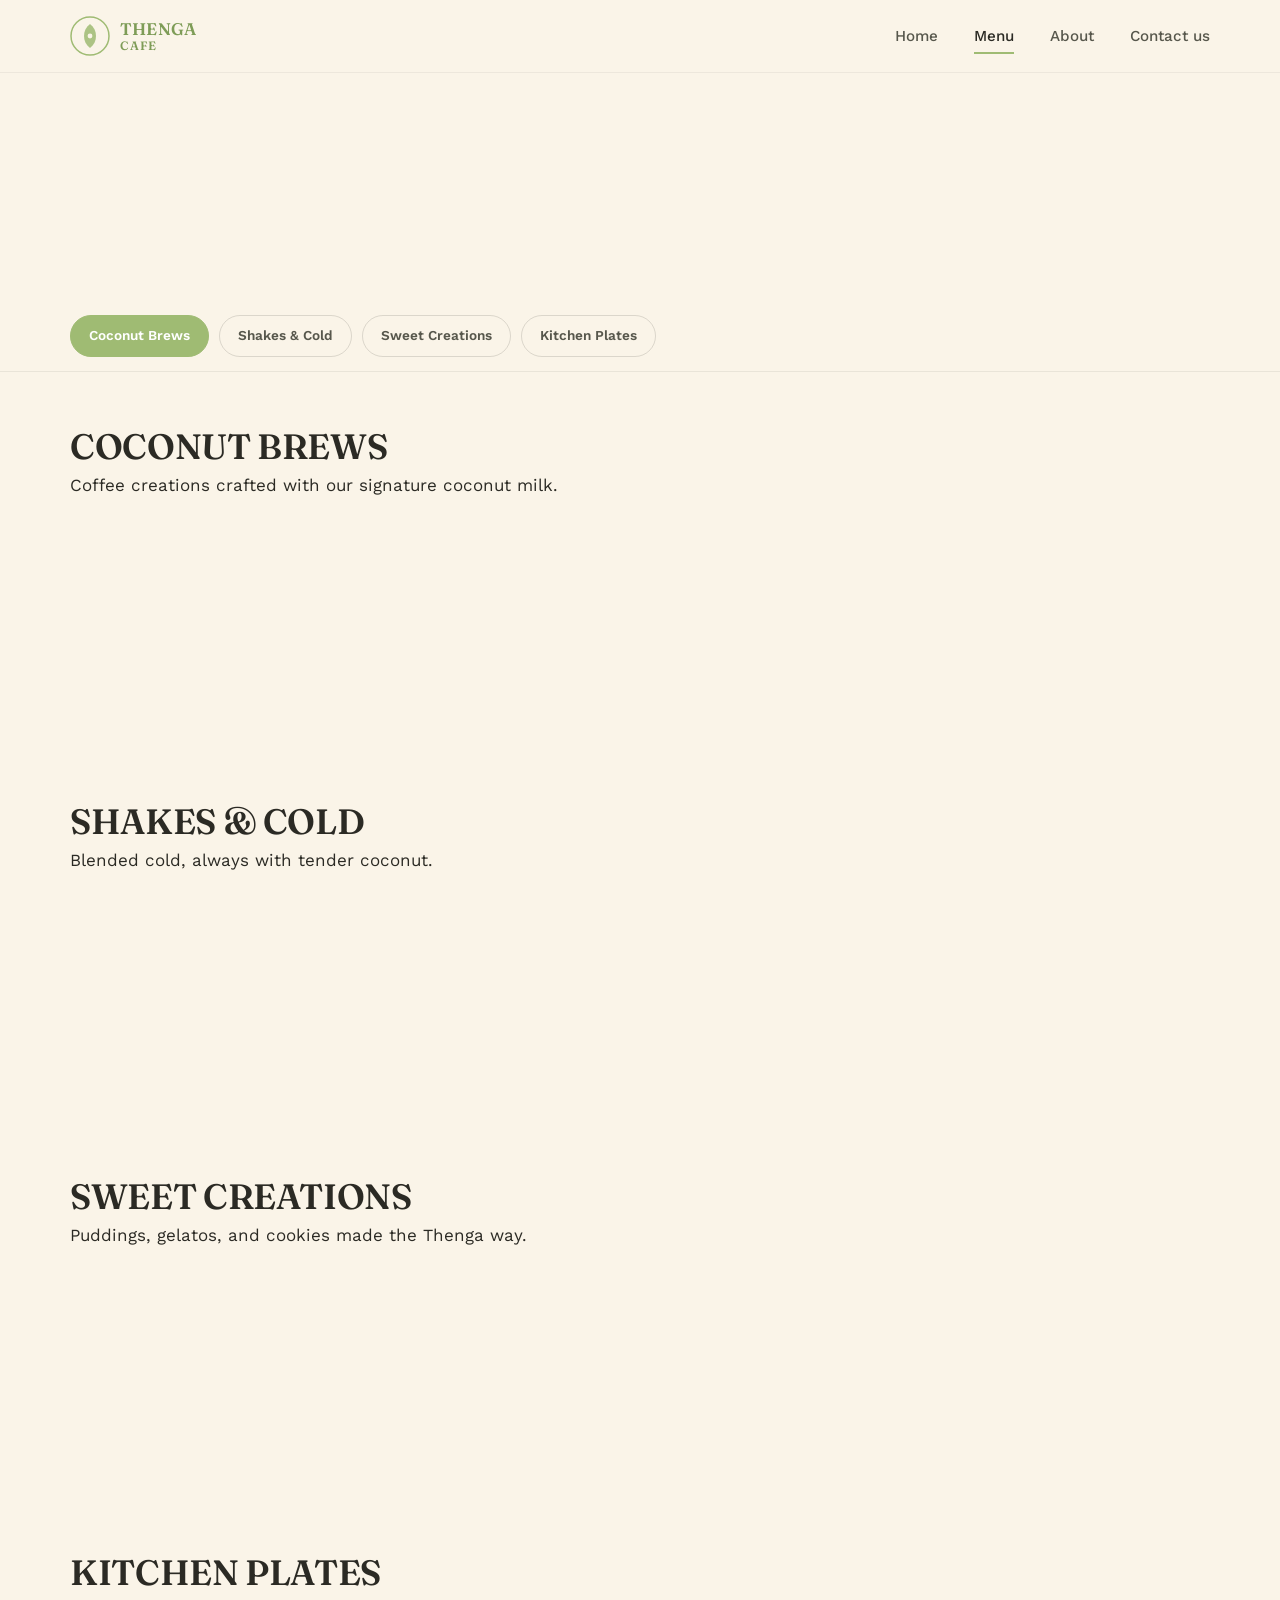
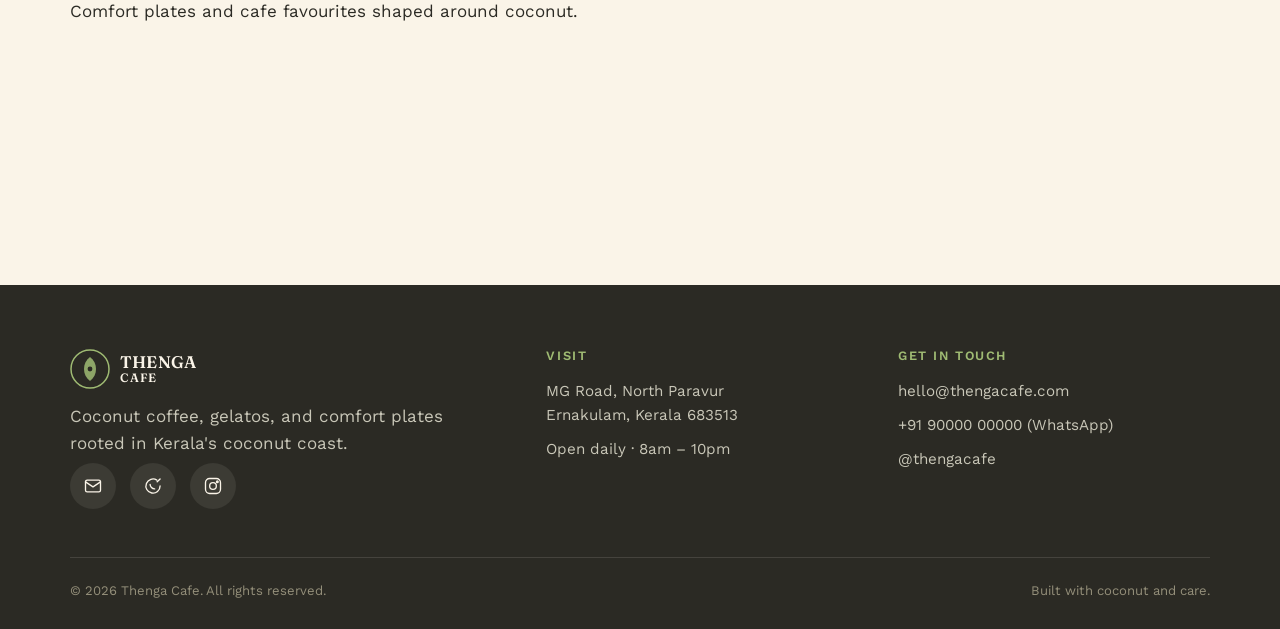
==== commit 512c09d0: "Remove duplicate removed duplicate" ====
--- a/menu.html
+++ b/menu.html
@@ -273,488 +273,4 @@
 
 <script src="script.js"></script>
 </body>
-</html>      <span></span><span></span><span></span>
-    </button>
-  </div>
-</header>
-
-<div class="mobile-menu">
-  <a href="index.html">Home</a>
-  <a href="menu.html">Menu</a>
-  <a href="index.html#about">About</a>
-  <a href="index.html#contact">Contact us</a>
-  <a href="index.html#contact" class="btn btn-primary">Visit Us</a>
-</div>
-
-<!-- ============ MENU HERO ============ -->
-<section class="menu-page-hero">
-  <div class="container reveal">
-    <span class="eyebrow" style="justify-content:center">The full spread</span>
-    <h1>Our Menu</h1>
-    <p>Everything on this menu begins with coconut — pressed, grated, shaved, or blended fresh in-house.</p>
-  </div>
-</section>
-
-<!-- ============ CATEGORY NAV ============ -->
-<nav class="category-nav">
-  <div class="category-nav-inner">
-    <a href="#coffee" class="category-pill active">Coconut Brews</a>
-    <a href="#shakes" class="category-pill">Shakes &amp; Cold</a>
-    <a href="#sweet" class="category-pill">Sweet Creations</a>
-    <a href="#kitchen" class="category-pill">Kitchen Plates</a>
-  </div>
-</nav>
-
-<!-- ============ COFFEE ============ -->
-<section id="coffee" class="menu-category">
-  <div class="container">
-    <h2>Coconut Brews</h2>
-    <p>Coffee creations crafted with our signature coconut milk.</p>
-
-    <div class="dish-grid">
-      <div class="dish-card reveal">
-        <div class="dish-thumb"><img src="https://images.unsplash.com/photo-1461023058943-07fcbe16d735?auto=format&fit=crop&w=300&q=80" alt="Vietnamese coconut coffee"></div>
-        <div class="dish-info">
-          <div class="dish-top"><h3><span class="veg-dot"></span>Vietnamese Coconut Coffee</h3><span class="dish-price">₹180</span></div>
-          <p>Slow-drip robusta over condensed coconut milk, served iced.</p>
-        </div>
-      </div>
-
-      <div class="dish-card reveal">
-        <div class="dish-thumb"><img src="https://images.unsplash.com/photo-1509042239860-f550ce710b93?auto=format&fit=crop&w=300&q=80" alt="Coconut latte with latte art"></div>
-        <div class="dish-info">
-          <div class="dish-top"><h3><span class="veg-dot"></span>Coconut Milk Latte</h3><span class="dish-price">₹170</span></div>
-          <p>Double espresso steamed with fresh-pressed coconut milk.</p>
-        </div>
-      </div>
-
-      <div class="dish-card reveal">
-        <div class="dish-thumb"><img src="https://images.unsplash.com/photo-1497935586351-b67a49e012bf?auto=format&fit=crop&w=300&q=80" alt="Cold brew coffee in a glass"></div>
-        <div class="dish-info">
-          <div class="dish-top"><h3><span class="veg-dot"></span>Coco Cold Brew</h3><span class="dish-price">₹190</span></div>
-          <p>18-hour cold brew finished with a coconut cream float.</p>
-        </div>
-      </div>
-
-      <div class="dish-card reveal">
-        <div class="dish-thumb"><img src="https://images.unsplash.com/photo-1511920170033-f8396924c348?auto=format&fit=crop&w=300&q=80" alt="Coconut affogato with espresso"></div>
-        <div class="dish-info">
-          <div class="dish-top"><h3><span class="veg-dot"></span>Coconut Affogato</h3><span class="dish-price">₹210</span></div>
-          <p>Coconut gelato drowned in a hot shot of espresso.</p>
-        </div>
-      </div>
-    </div>
-  </div>
-</section>
-
-<!-- ============ SHAKES ============ -->
-<section id="shakes" class="menu-category">
-  <div class="container">
-    <h2>Shakes &amp; Cold</h2>
-    <p>Blended cold, always with tender coconut.</p>
-
-    <div class="dish-grid">
-      <div class="dish-card reveal">
-        <div class="dish-thumb"><img src="https://images.unsplash.com/photo-1572490122747-3968b75cc699?auto=format&fit=crop&w=300&q=80" alt="Tender coconut shake with pistachio topping"></div>
-        <div class="dish-info">
-          <div class="dish-top"><h3><span class="veg-dot"></span>Tender Coconut Kiss Shake</h3><span class="dish-price">₹160</span></div>
-          <p>Tender coconut flesh blended with malai and pistachio.</p>
-        </div>
-      </div>
-
-      <div class="dish-card reveal">
-        <div class="dish-thumb"><img src="https://images.unsplash.com/photo-1502741338009-cac2772e18bc?auto=format&fit=crop&w=300&q=80" alt="Fruit and coconut smoothie"></div>
-        <div class="dish-info">
-          <div class="dish-top"><h3><span class="veg-dot"></span>Mango Coco Smoothie</h3><span class="dish-price">₹150</span></div>
-          <p>Alphonso mango, coconut milk, and a squeeze of lime.</p>
-        </div>
-      </div>
-
-      <div class="dish-card reveal">
-        <div class="dish-thumb"><img src="https://images.unsplash.com/photo-1544787219-7f47ccb76574?auto=format&fit=crop&w=300&q=80" alt="Fresh whole coconuts"></div>
-        <div class="dish-info">
-          <div class="dish-top"><h3><span class="veg-dot"></span>Chilled Tender Coconut</h3><span class="dish-price">₹90</span></div>
-          <p>Served straight from the shell, on ice.</p>
-        </div>
-      </div>
-    </div>
-  </div>
-</section>
-
-<!-- ============ SWEET ============ -->
-<section id="sweet" class="menu-category">
-  <div class="container">
-    <h2>Sweet Creations</h2>
-    <p>Puddings, gelatos, and cookies made the Thenga way.</p>
-
-    <div class="dish-grid">
-      <div class="dish-card reveal">
-        <div class="dish-thumb"><img src="https://images.unsplash.com/photo-1499636136210-6f4ee915583e?auto=format&fit=crop&w=300&q=80" alt="Coconut almond cookies"></div>
-        <div class="dish-info">
-          <div class="dish-top"><h3><span class="veg-dot"></span>Coco Almond Cookies</h3><span class="dish-price">₹90</span></div>
-          <p>Chewy cookies studded with toasted coconut and almond.</p>
-        </div>
-      </div>
-
-      <div class="dish-card reveal">
-        <div class="dish-thumb"><img src="https://images.unsplash.com/photo-1578985545062-69928b1d9587?auto=format&fit=crop&w=300&q=80" alt="Slice of coconut cake"></div>
-        <div class="dish-info">
-          <div class="dish-top"><h3><span class="veg-dot"></span>Coconut Cream Cake</h3><span class="dish-price">₹140</span></div>
-          <p>Layered sponge with coconut cream and toasted flakes.</p>
-        </div>
-      </div>
-
-      <div class="dish-card reveal">
-        <div class="dish-thumb"><img src="https://images.unsplash.com/photo-1607958996333-41aef7caefaa?auto=format&fit=crop&w=300&q=80" alt="Coconut muffin"></div>
-        <div class="dish-info">
-          <div class="dish-top"><h3><span class="veg-dot"></span>Coconut Jaggery Muffin</h3><span class="dish-price">₹85</span></div>
-          <p>Whole-wheat muffin sweetened with palm jaggery.</p>
-        </div>
-      </div>
-
-      <div class="dish-card reveal">
-        <div class="dish-thumb"><img src="https://images.unsplash.com/photo-1567620905732-2d1ec7ab7445?auto=format&fit=crop&w=300&q=80" alt="Stack of coconut pancakes"></div>
-        <div class="dish-info">
-          <div class="dish-top"><h3><span class="veg-dot"></span>Coconut Pancakes</h3><span class="dish-price">₹165</span></div>
-          <p>Fluffy stack with coconut syrup and shaved coconut.</p>
-        </div>
-      </div>
-    </div>
-  </div>
-</section>
-
-<!-- ============ KITCHEN ============ -->
-<section id="kitchen" class="menu-category">
-  <div class="container">
-    <h2>Kitchen Plates</h2>
-    <p>Comfort plates and cafe favourites shaped around coconut.</p>
-
-    <div class="dish-grid">
-      <div class="dish-card reveal">
-        <div class="dish-thumb"><img src="https://images.unsplash.com/photo-1555507036-ab794f27638e?auto=format&fit=crop&w=300&q=80" alt="Butter croissant"></div>
-        <div class="dish-info">
-          <div class="dish-top"><h3><span class="veg-dot"></span>Coconut Butter Croissant</h3><span class="dish-price">₹120</span></div>
-          <p>Flaky croissant brushed with coconut butter and sugar.</p>
-        </div>
-      </div>
-
-      <div class="dish-card reveal">
-        <div class="dish-thumb"><img src="https://images.unsplash.com/photo-1567234669003-dce7a7a88821?auto=format&fit=crop&w=300&q=80" alt="Grilled sandwich"></div>
-        <div class="dish-info">
-          <div class="dish-top"><h3>Kerala Veg Grilled Sandwich</h3><span class="dish-price">₹175</span></div>
-          <p>Roasted vegetables and coconut chutney on grilled sourdough.</p>
-        </div>
-      </div>
-
-      <div class="dish-card reveal">
-        <div class="dish-thumb"><img src="https://images.unsplash.com/photo-1512621776951-a57141f2eefd?auto=format&fit=crop&w=300&q=80" alt="Fresh salad bowl"></div>
-        <div class="dish-info">
-          <div class="dish-top"><h3><span class="veg-dot"></span>Coconut Quinoa Bowl</h3><span class="dish-price">₹210</span></div>
-          <p>Quinoa, roasted vegetables, and toasted coconut shavings.</p>
-        </div>
-      </div>
-
-      <div class="dish-card reveal">
-        <div class="dish-thumb"><img src="https://images.unsplash.com/photo-1521302200778-33500795e128?auto=format&fit=crop&w=300&q=80" alt="Espresso shot"></div>
-        <div class="dish-info">
-          <div class="dish-top"><h3><span class="veg-dot"></span>Single Origin Espresso</h3><span class="dish-price">₹110</span></div>
-          <p>Pulled straight, for purists who like it black.</p>
-        </div>
-      </div>
-    </div>
-  </div>
-</section>
-
-<!-- ============ FOOTER ============ -->
-<footer class="site-footer">
-  <div class="container">
-    <div class="footer-grid">
-      <div class="footer-brand">
-        <a href="index.html" class="brand">
-          <svg class="brand-mark" viewBox="0 0 40 40" fill="none" xmlns="http://www.w3.org/2000/svg">
-            <circle cx="20" cy="20" r="19" stroke="#9FBB73" stroke-width="1.5"/>
-            <path d="M20 8c4 3 6 7 6 12s-2 9-6 12c-4-3-6-7-6-12s2-9 6-12z" fill="#9FBB73" opacity="0.85"/>
-            <circle cx="20" cy="20" r="2.4" fill="#2B2A24"/>
-          </svg>
-          <span class="brand-name">THENGA<span>CAFE</span></span>
-        </a>
-        <p>Coconut coffee, gelatos, and comfort plates rooted in Kerala's coconut coast.</p>
-        <div class="contact-icons">
-          <a href="mailto:hello@thengacafe.com" aria-label="Email us">
-            <svg viewBox="0 0 24 24" fill="none" stroke-width="1.6" stroke-linecap="round" stroke-linejoin="round"><rect x="3" y="5" width="18" height="14" rx="2"/><path d="M3 7l9 6 9-6"/></svg>
-          </a>
-          <a href="https://wa.me/919000000000" target="_blank" rel="noopener" aria-label="Chat on WhatsApp">
-            <svg viewBox="0 0 24 24" fill="none" stroke-width="1.6" stroke-linecap="round" stroke-linejoin="round"><path d="M20.5 12a8.5 8.5 0 1 1-3.9-7.1"/><path d="M20.5 3.5L17 7"/><path d="M8.5 10c0 3 2.5 5.5 5.5 5.5"/></svg>
-          </a>
-          <a href="https://instagram.com/thengacafe" target="_blank" rel="noopener" aria-label="Follow on Instagram">
-            <svg viewBox="0 0 24 24" fill="none" stroke-width="1.6" stroke-linecap="round" stroke-linejoin="round"><rect x="3" y="3" width="18" height="18" rx="5"/><circle cx="12" cy="12" r="4"/><circle cx="17.2" cy="6.8" r="1"/></svg>
-          </a>
-        </div>
-      </div>
-
-      <div class="footer-col">
-        <h4>Visit</h4>
-        <p>MG Road, North Paravur<br>Ernakulam, Kerala 683513</p>
-        <p>Open daily · 8am – 10pm</p>
-      </div>
-
-      <div class="footer-col">
-        <h4>Get in touch</h4>
-        <a href="mailto:hello@thengacafe.com">hello@thengacafe.com</a>
-        <a href="https://wa.me/919000000000" target="_blank" rel="noopener">+91 90000 00000 (WhatsApp)</a>
-        <a href="https://instagram.com/thengacafe" target="_blank" rel="noopener">@thengacafe</a>
-      </div>
-    </div>
-
-    <div class="footer-bottom">
-      <span>© 2026 Thenga Cafe. All rights reserved.</span>
-      <span>Built with coconut and care.</span>
-    </div>
-  </div>
-</footer>
-
-<script src="script.js"></script>
-</body>
-</html>      <span></span><span></span><span></span>
-    </button>
-  </div>
-</header>
-
-<div class="mobile-menu">
-  <a href="index.html">Home</a>
-  <a href="menu.html">Menu</a>
-  <a href="index.html#about">About</a>
-  <a href="index.html#contact">Contact us</a>
-  <a href="index.html#contact" class="btn btn-primary">Visit Us</a>
-</div>
-
-<!-- ============ MENU HERO ============ -->
-<section class="menu-page-hero">
-  <div class="container reveal">
-    <span class="eyebrow" style="justify-content:center">The full spread</span>
-    <h1>Our Menu</h1>
-    <p>Everything on this menu begins with coconut — pressed, grated, shaved, or blended fresh in-house.</p>
-  </div>
-</section>
-
-<!-- ============ CATEGORY NAV ============ -->
-<nav class="category-nav">
-  <div class="category-nav-inner">
-    <a href="#coffee" class="category-pill active">Coconut Brews</a>
-    <a href="#shakes" class="category-pill">Shakes &amp; Cold</a>
-    <a href="#sweet" class="category-pill">Sweet Creations</a>
-    <a href="#kitchen" class="category-pill">Kitchen Plates</a>
-  </div>
-</nav>
-
-<!-- ============ COFFEE ============ -->
-<section id="coffee" class="menu-category">
-  <div class="container">
-    <h2>Coconut Brews</h2>
-    <p>Coffee creations crafted with our signature coconut milk.</p>
-
-    <div class="dish-grid">
-      <div class="dish-card reveal">
-        <div class="dish-thumb"><img src="https://images.unsplash.com/photo-1461023058943-07fcbe16d735?auto=format&fit=crop&w=300&q=80" alt="Vietnamese coconut coffee"></div>
-        <div class="dish-info">
-          <div class="dish-top"><h3><span class="veg-dot"></span>Vietnamese Coconut Coffee</h3><span class="dish-price">₹180</span></div>
-          <p>Slow-drip robusta over condensed coconut milk, served iced.</p>
-        </div>
-      </div>
-
-      <div class="dish-card reveal">
-        <div class="dish-thumb"><img src="https://images.unsplash.com/photo-1509042239860-f550ce710b93?auto=format&fit=crop&w=300&q=80" alt="Coconut latte with latte art"></div>
-        <div class="dish-info">
-          <div class="dish-top"><h3><span class="veg-dot"></span>Coconut Milk Latte</h3><span class="dish-price">₹170</span></div>
-          <p>Double espresso steamed with fresh-pressed coconut milk.</p>
-        </div>
-      </div>
-
-      <div class="dish-card reveal">
-        <div class="dish-thumb"><img src="https://images.unsplash.com/photo-1497935586351-b67a49e012bf?auto=format&fit=crop&w=300&q=80" alt="Cold brew coffee in a glass"></div>
-        <div class="dish-info">
-          <div class="dish-top"><h3><span class="veg-dot"></span>Coco Cold Brew</h3><span class="dish-price">₹190</span></div>
-          <p>18-hour cold brew finished with a coconut cream float.</p>
-        </div>
-      </div>
-
-      <div class="dish-card reveal">
-        <div class="dish-thumb"><img src="https://images.unsplash.com/photo-1511920170033-f8396924c348?auto=format&fit=crop&w=300&q=80" alt="Coconut affogato with espresso"></div>
-        <div class="dish-info">
-          <div class="dish-top"><h3><span class="veg-dot"></span>Coconut Affogato</h3><span class="dish-price">₹210</span></div>
-          <p>Coconut gelato drowned in a hot shot of espresso.</p>
-        </div>
-      </div>
-    </div>
-  </div>
-</section>
-
-<!-- ============ SHAKES ============ -->
-<section id="shakes" class="menu-category">
-  <div class="container">
-    <h2>Shakes &amp; Cold</h2>
-    <p>Blended cold, always with tender coconut.</p>
-
-    <div class="dish-grid">
-      <div class="dish-card reveal">
-        <div class="dish-thumb"><img src="https://images.unsplash.com/photo-1572490122747-3968b75cc699?auto=format&fit=crop&w=300&q=80" alt="Tender coconut shake with pistachio topping"></div>
-        <div class="dish-info">
-          <div class="dish-top"><h3><span class="veg-dot"></span>Tender Coconut Kiss Shake</h3><span class="dish-price">₹160</span></div>
-          <p>Tender coconut flesh blended with malai and pistachio.</p>
-        </div>
-      </div>
-
-      <div class="dish-card reveal">
-        <div class="dish-thumb"><img src="https://images.unsplash.com/photo-1502741338009-cac2772e18bc?auto=format&fit=crop&w=300&q=80" alt="Fruit and coconut smoothie"></div>
-        <div class="dish-info">
-          <div class="dish-top"><h3><span class="veg-dot"></span>Mango Coco Smoothie</h3><span class="dish-price">₹150</span></div>
-          <p>Alphonso mango, coconut milk, and a squeeze of lime.</p>
-        </div>
-      </div>
-
-      <div class="dish-card reveal">
-        <div class="dish-thumb"><img src="https://images.unsplash.com/photo-1544787219-7f47ccb76574?auto=format&fit=crop&w=300&q=80" alt="Fresh whole coconuts"></div>
-        <div class="dish-info">
-          <div class="dish-top"><h3><span class="veg-dot"></span>Chilled Tender Coconut</h3><span class="dish-price">₹90</span></div>
-          <p>Served straight from the shell, on ice.</p>
-        </div>
-      </div>
-    </div>
-  </div>
-</section>
-
-<!-- ============ SWEET ============ -->
-<section id="sweet" class="menu-category">
-  <div class="container">
-    <h2>Sweet Creations</h2>
-    <p>Puddings, gelatos, and cookies made the Thenga way.</p>
-
-    <div class="dish-grid">
-      <div class="dish-card reveal">
-        <div class="dish-thumb"><img src="https://images.unsplash.com/photo-1499636136210-6f4ee915583e?auto=format&fit=crop&w=300&q=80" alt="Coconut almond cookies"></div>
-        <div class="dish-info">
-          <div class="dish-top"><h3><span class="veg-dot"></span>Coco Almond Cookies</h3><span class="dish-price">₹90</span></div>
-          <p>Chewy cookies studded with toasted coconut and almond.</p>
-        </div>
-      </div>
-
-      <div class="dish-card reveal">
-        <div class="dish-thumb"><img src="https://images.unsplash.com/photo-1578985545062-69928b1d9587?auto=format&fit=crop&w=300&q=80" alt="Slice of coconut cake"></div>
-        <div class="dish-info">
-          <div class="dish-top"><h3><span class="veg-dot"></span>Coconut Cream Cake</h3><span class="dish-price">₹140</span></div>
-          <p>Layered sponge with coconut cream and toasted flakes.</p>
-        </div>
-      </div>
-
-      <div class="dish-card reveal">
-        <div class="dish-thumb"><img src="https://images.unsplash.com/photo-1607958996333-41aef7caefaa?auto=format&fit=crop&w=300&q=80" alt="Coconut muffin"></div>
-        <div class="dish-info">
-          <div class="dish-top"><h3><span class="veg-dot"></span>Coconut Jaggery Muffin</h3><span class="dish-price">₹85</span></div>
-          <p>Whole-wheat muffin sweetened with palm jaggery.</p>
-        </div>
-      </div>
-
-      <div class="dish-card reveal">
-        <div class="dish-thumb"><img src="https://images.unsplash.com/photo-1567620905732-2d1ec7ab7445?auto=format&fit=crop&w=300&q=80" alt="Stack of coconut pancakes"></div>
-        <div class="dish-info">
-          <div class="dish-top"><h3><span class="veg-dot"></span>Coconut Pancakes</h3><span class="dish-price">₹165</span></div>
-          <p>Fluffy stack with coconut syrup and shaved coconut.</p>
-        </div>
-      </div>
-    </div>
-  </div>
-</section>
-
-<!-- ============ KITCHEN ============ -->
-<section id="kitchen" class="menu-category">
-  <div class="container">
-    <h2>Kitchen Plates</h2>
-    <p>Comfort plates and cafe favourites shaped around coconut.</p>
-
-    <div class="dish-grid">
-      <div class="dish-card reveal">
-        <div class="dish-thumb"><img src="https://images.unsplash.com/photo-1555507036-ab794f27638e?auto=format&fit=crop&w=300&q=80" alt="Butter croissant"></div>
-        <div class="dish-info">
-          <div class="dish-top"><h3><span class="veg-dot"></span>Coconut Butter Croissant</h3><span class="dish-price">₹120</span></div>
-          <p>Flaky croissant brushed with coconut butter and sugar.</p>
-        </div>
-      </div>
-
-      <div class="dish-card reveal">
-        <div class="dish-thumb"><img src="https://images.unsplash.com/photo-1567234669003-dce7a7a88821?auto=format&fit=crop&w=300&q=80" alt="Grilled sandwich"></div>
-        <div class="dish-info">
-          <div class="dish-top"><h3>Kerala Veg Grilled Sandwich</h3><span class="dish-price">₹175</span></div>
-          <p>Roasted vegetables and coconut chutney on grilled sourdough.</p>
-        </div>
-      </div>
-
-      <div class="dish-card reveal">
-        <div class="dish-thumb"><img src="https://images.unsplash.com/photo-1512621776951-a57141f2eefd?auto=format&fit=crop&w=300&q=80" alt="Fresh salad bowl"></div>
-        <div class="dish-info">
-          <div class="dish-top"><h3><span class="veg-dot"></span>Coconut Quinoa Bowl</h3><span class="dish-price">₹210</span></div>
-          <p>Quinoa, roasted vegetables, and toasted coconut shavings.</p>
-        </div>
-      </div>
-
-      <div class="dish-card reveal">
-        <div class="dish-thumb"><img src="https://images.unsplash.com/photo-1521302200778-33500795e128?auto=format&fit=crop&w=300&q=80" alt="Espresso shot"></div>
-        <div class="dish-info">
-          <div class="dish-top"><h3><span class="veg-dot"></span>Single Origin Espresso</h3><span class="dish-price">₹110</span></div>
-          <p>Pulled straight, for purists who like it black.</p>
-        </div>
-      </div>
-    </div>
-  </div>
-</section>
-
-<!-- ============ FOOTER / CONTACT ============ -->
-<footer id="contact" class="site-footer">
-  <div class="container">
-    <div class="footer-grid">
-      <div class="footer-brand">
-        <a href="index.html" class="brand">
-          <svg class="brand-mark" viewBox="0 0 40 40" fill="none" xmlns="http://www.w3.org/2000/svg">
-            <circle cx="20" cy="20" r="19" stroke="#9FBB73" stroke-width="1.5"/>
-            <path d="M20 8c4 3 6 7 6 12s-2 9-6 12c-4-3-6-7-6-12s2-9 6-12z" fill="#9FBB73" opacity="0.85"/>
-            <circle cx="20" cy="20" r="2.4" fill="#2B2A24"/>
-          </svg>
-          <span class="brand-name">THENGA<span>CAFE</span></span>
-        </a>
-        <p>Coconut coffee, gelatos, and comfort plates rooted in Kerala's coconut coast.</p>
-        <div class="contact-icons">
-          <a href="mailto:hello@thengacafe.com" aria-label="Email us">
-            <svg viewBox="0 0 24 24" fill="none" stroke-width="1.6" stroke-linecap="round" stroke-linejoin="round"><rect x="3" y="5" width="18" height="14" rx="2"/><path d="M3 7l9 6 9-6"/></svg>
-          </a>
-          <a href="https://wa.me/919000000000" target="_blank" rel="noopener" aria-label="Chat on WhatsApp">
-            <svg viewBox="0 0 24 24" fill="none" stroke-width="1.6" stroke-linecap="round" stroke-linejoin="round"><path d="M20.5 12a8.5 8.5 0 1 1-3.9-7.1"/><path d="M20.5 3.5L17 7"/><path d="M8.5 10c0 3 2.5 5.5 5.5 5.5"/></svg>
-          </a>
-          <a href="https://instagram.com/thengacafe" target="_blank" rel="noopener" aria-label="Follow on Instagram">
-            <svg viewBox="0 0 24 24" fill="none" stroke-width="1.6" stroke-linecap="round" stroke-linejoin="round"><rect x="3" y="3" width="18" height="18" rx="5"/><circle cx="12" cy="12" r="4"/><circle cx="17.2" cy="6.8" r="1"/></svg>
-          </a>
-        </div>
-      </div>
-
-      <div class="footer-col">
-        <h4>Visit</h4>
-        <p>MG Road, North Paravur<br>Ernakulam, Kerala 683513</p>
-        <p>Open daily · 8am – 10pm</p>
-      </div>
-
-      <div class="footer-col">
-        <h4>Get in touch</h4>
-        <a href="mailto:hello@thengacafe.com">hello@thengacafe.com</a>
-        <a href="https://wa.me/919000000000" target="_blank" rel="noopener">+91 90000 00000 (WhatsApp)</a>
-        <a href="https://instagram.com/thengacafe" target="_blank" rel="noopener">@thengacafe</a>
-      </div>
-    </div>
-
-    <div class="footer-bottom">
-      <span>© 2026 Thenga Cafe. All rights reserved.</span>
-      <span>Built with coconut and care.</span>
-    </div>
-  </div>
-</footer>
-
-<script src="script.js"></script>
-</body>
 </html>
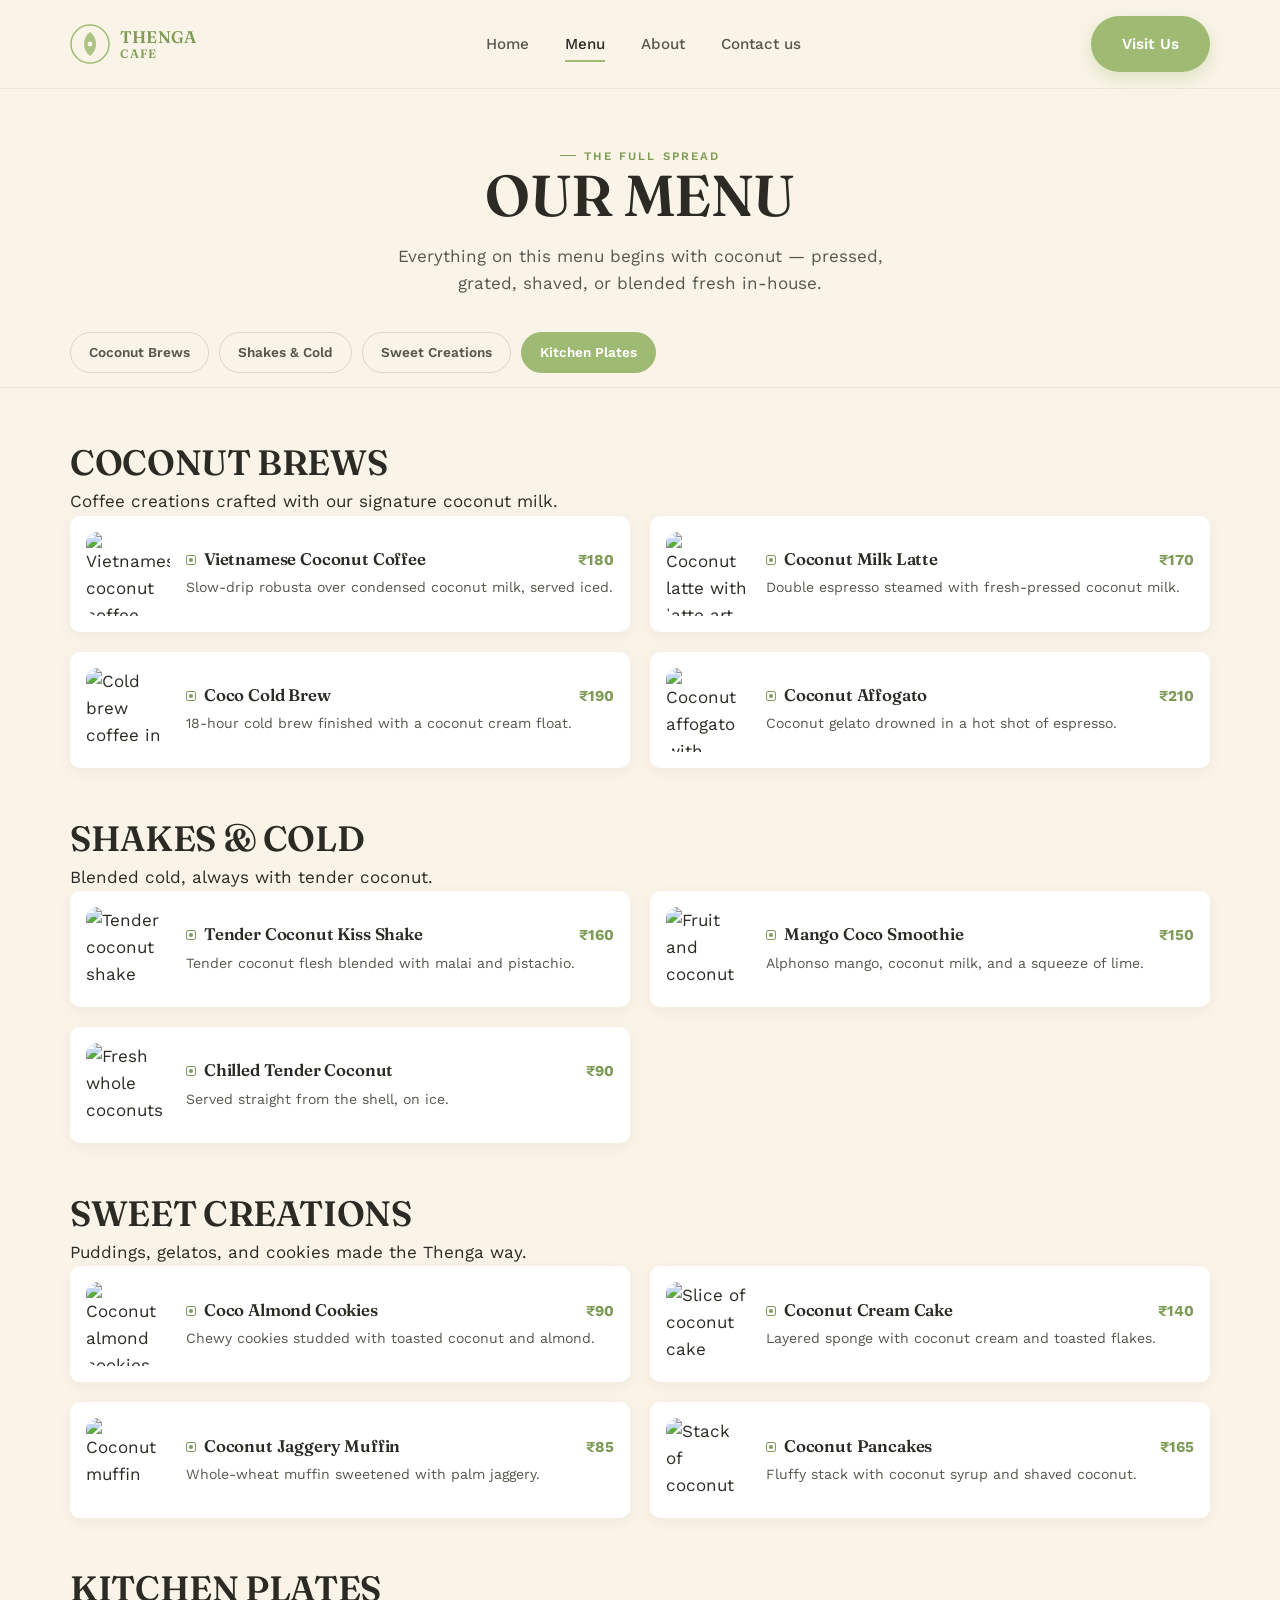
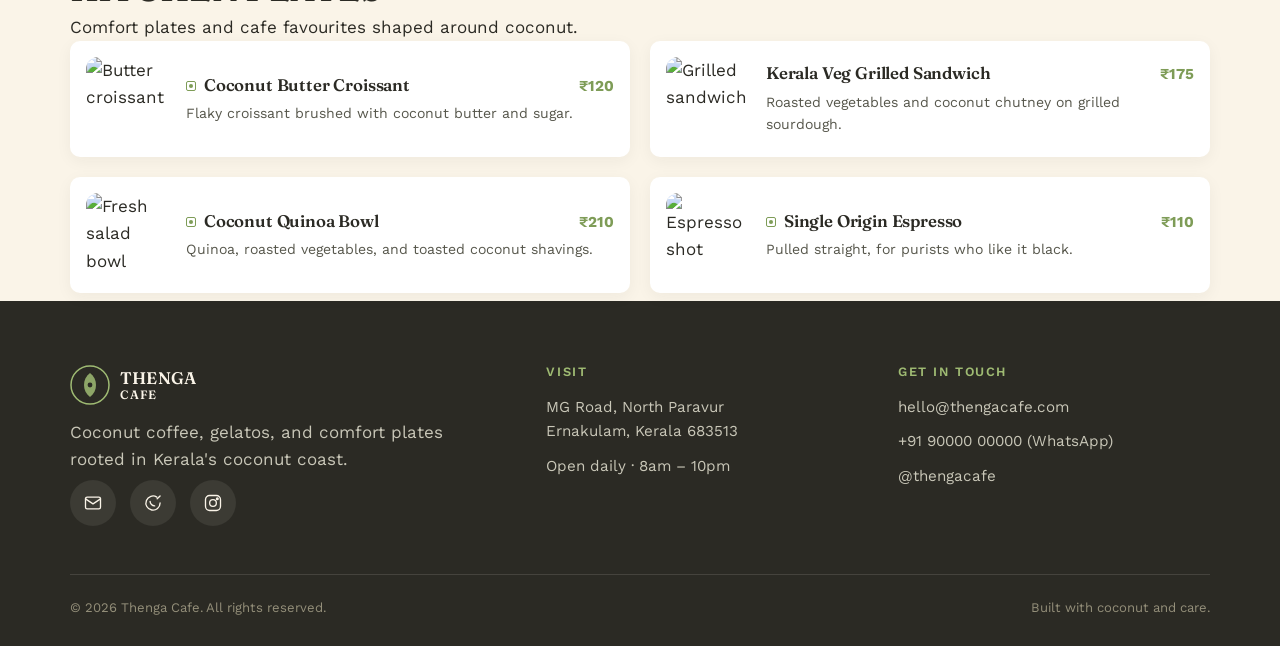
==== commit c38cc8e9: "Add files via upload" ====
--- a/menu.html
+++ b/menu.html
@@ -31,6 +31,8 @@
       <a href="index.html#contact">Contact us</a>
     </nav>
 
+    <a href="index.html#contact" class="btn btn-primary nav-cta">Visit Us</a>
+
     <button class="hamburger" aria-label="Toggle menu" aria-expanded="false">
       <span></span><span></span><span></span>
     </button>
@@ -42,6 +44,7 @@
   <a href="menu.html">Menu</a>
   <a href="index.html#about">About</a>
   <a href="index.html#contact">Contact us</a>
+  <a href="index.html#contact" class="btn btn-primary">Visit Us</a>
 </div>
 
 <!-- ============ MENU HERO ============ -->
--- a/style.css
+++ b/style.css
@@ -302,6 +302,19 @@
 
 .hero-media:hover img { transform: scale(1.06); }
 
+.hero-tag {
+  position: absolute;
+  bottom: 18px; left: 18px;
+  background: rgba(250, 244, 232, 0.92);
+  backdrop-filter: blur(6px);
+  padding: 10px 16px;
+  border-radius: 999px;
+  font-size: 0.78rem;
+  font-weight: 600;
+  color: var(--green-deep);
+  letter-spacing: 0.03em;
+}
+
 @media (min-width: 900px) {
   .hero-grid { grid-template-columns: 1.1fr 0.9fr; gap: 60px; }
 }
@@ -485,163 +498,6 @@
   .about-grid.reverse .about-media { order: 2; }
 }
 
-/* ---------- Contact Us section ---------- */
-.contact-section { background: var(--cream-deep); }
-
-.contact-cards {
-  display: grid;
-  grid-template-columns: 1fr;
-  gap: 16px;
-  margin-bottom: 44px;
-}
-
-.contact-card {
-  display: flex;
-  align-items: center;
-  gap: 16px;
-  background: var(--white);
-  border-radius: var(--radius-sm);
-  padding: 20px;
-  box-shadow: 0 4px 16px rgba(43,42,36,0.05);
-  transition: transform 0.3s var(--ease), box-shadow 0.3s var(--ease);
-}
-
-.contact-card:hover {
-  transform: translateY(-3px);
-  box-shadow: 0 12px 26px rgba(43,42,36,0.1);
-}
-
-.contact-card-icon {
-  width: 48px; height: 48px;
-  flex-shrink: 0;
-  border-radius: 50%;
-  background: var(--green-pale);
-  display: flex; align-items: center; justify-content: center;
-  color: var(--green-deep);
-}
-
-.contact-card-icon svg { width: 22px; height: 22px; stroke: currentColor; }
-
-.contact-card-body { display: flex; flex-direction: column; gap: 3px; min-width: 0; }
-.contact-card-body strong {
-  font-family: var(--font-display);
-  font-size: 1.05rem;
-  font-weight: 600;
-}
-.contact-card-body span { color: var(--ink-soft); font-size: 0.9rem; }
-
-.reviews-map-grid {
-  display: grid;
-  grid-template-columns: 1fr;
-  gap: 20px;
-}
-
-.reviews-card {
-  background: var(--white);
-  border-radius: var(--radius);
-  padding: 30px;
-  box-shadow: 0 4px 16px rgba(43,42,36,0.05);
-}
-
-.reviews-card h3 {
-  font-size: 1.4rem;
-  text-transform: uppercase;
-  margin-bottom: 22px;
-}
-
-.review-item {
-  padding: 18px 0;
-  border-top: 1px solid rgba(43,42,36,0.08);
-}
-.review-item:first-of-type { border-top: none; padding-top: 0; }
-
-.review-stars {
-  color: var(--green);
-  letter-spacing: 2px;
-  font-size: 0.95rem;
-  margin-bottom: 8px;
-}
-
-.review-item p {
-  color: var(--ink);
-  font-size: 0.95rem;
-  line-height: 1.55;
-  margin-bottom: 8px;
-}
-
-.review-author {
-  font-size: 0.82rem;
-  color: var(--ink-soft);
-  font-weight: 600;
-}
-
-.map-card {
-  border-radius: var(--radius);
-  overflow: hidden;
-  min-height: 320px;
-  box-shadow: 0 4px 16px rgba(43,42,36,0.05);
-}
-
-.map-placeholder {
-  height: 100%;
-  min-height: 320px;
-  display: flex;
-  flex-direction: column;
-  align-items: center;
-  justify-content: center;
-  text-align: center;
-  gap: 6px;
-  padding: 40px 24px;
-  background:
-    radial-gradient(circle at 20% 20%, rgba(159,187,115,0.16) 0%, transparent 45%),
-    radial-gradient(circle at 80% 75%, rgba(159,187,115,0.14) 0%, transparent 50%),
-    var(--green-pale);
-  transition: background 0.3s ease;
-}
-
-.map-placeholder:hover { background-color: #DDE7CB; }
-
-.map-placeholder-pin {
-  width: 56px; height: 56px;
-  border-radius: 50%;
-  background: var(--green);
-  color: var(--white);
-  display: flex; align-items: center; justify-content: center;
-  margin-bottom: 10px;
-  box-shadow: 0 8px 20px rgba(159,187,115,0.4);
-}
-
-.map-placeholder-pin svg { width: 26px; height: 26px; stroke: currentColor; }
-
-.map-placeholder strong {
-  font-family: var(--font-display);
-  font-size: 1.3rem;
-}
-
-.map-placeholder-address {
-  color: var(--ink-soft);
-  font-size: 0.92rem;
-  max-width: 30ch;
-}
-
-.map-placeholder-cta {
-  margin-top: 10px;
-  font-weight: 700;
-  font-size: 0.88rem;
-  color: var(--green-deep);
-  border-bottom: 1px solid var(--green-deep);
-  padding-bottom: 2px;
-}
-
-@media (min-width: 700px) {
-  .contact-cards { grid-template-columns: repeat(3, 1fr); }
-}
-
-@media (min-width: 900px) {
-  .reviews-map-grid { grid-template-columns: 1fr 1fr; }
-  .map-card { min-height: 100%; }
-}
-
 /* ---------- Band / quote ---------- */
 .band {
   background: var(--green-pale);
@@ -897,1537 +753,4 @@
   html { scroll-behavior: auto; }
   .reveal { opacity: 1; transform: none; transition: none; }
   .hero-media img, .menu-card img { transition: none; }
-}img { max-width: 100%; display: block; }
-
-a { color: inherit; text-decoration: none; }
-
-ul { list-style: none; }
-
-h1, h2, h3, h4 {
-  font-family: var(--font-display);
-  font-weight: 600;
-  line-height: 1.08;
-  letter-spacing: -0.01em;
-  color: var(--ink);
-}
-
-.eyebrow {
-  display: inline-flex;
-  align-items: center;
-  gap: 8px;
-  font-family: var(--font-body);
-  font-size: 0.72rem;
-  font-weight: 600;
-  letter-spacing: 0.18em;
-  text-transform: uppercase;
-  color: var(--green-deep);
-}
-
-.eyebrow::before {
-  content: '';
-  width: 16px;
-  height: 1px;
-  background: var(--green-deep);
-}
-
-.container {
-  width: 100%;
-  max-width: 1180px;
-  margin: 0 auto;
-  padding: 0 20px;
-}
-
-section { padding: 64px 0; }
-
-@media (min-width: 768px) {
-  body { font-size: 17px; }
-  section { padding: 96px 0; }
-}
-
-/* ---------- Buttons ---------- */
-.btn {
-  display: inline-flex;
-  align-items: center;
-  gap: 10px;
-  padding: 15px 30px;
-  border-radius: 999px;
-  font-family: var(--font-body);
-  font-weight: 600;
-  font-size: 0.95rem;
-  border: 1px solid transparent;
-  cursor: pointer;
-  transition: transform 0.35s var(--ease), box-shadow 0.35s var(--ease), background 0.3s ease, color 0.3s ease;
-  white-space: nowrap;
-}
-
-.btn-primary {
-  background: var(--green);
-  color: var(--white);
-  box-shadow: 0 6px 18px rgba(159, 187, 115, 0.35);
-}
-
-.btn-primary:hover {
-  background: var(--green-deep);
-  transform: translateY(-2px);
-  box-shadow: 0 10px 24px rgba(159, 187, 115, 0.45);
-}
-
-.btn-outline {
-  background: transparent;
-  border-color: var(--ink);
-  color: var(--ink);
-}
-
-.btn-outline:hover {
-  border-color: var(--green-deep);
-  color: var(--green-deep);
-  transform: translateY(-2px);
-}
-
-/* ---------- Header / Nav ---------- */
-.site-header {
-  position: sticky;
-  top: 0;
-  z-index: 100;
-  background: rgba(250, 244, 232, 0.9);
-  backdrop-filter: blur(10px);
-  -webkit-backdrop-filter: blur(10px);
-  border-bottom: 1px solid rgba(43, 42, 36, 0.06);
-}
-
-.nav-inner {
-  display: flex;
-  align-items: center;
-  justify-content: space-between;
-  padding: 16px 20px;
-  max-width: 1180px;
-  margin: 0 auto;
-}
-
-.brand {
-  display: flex;
-  align-items: center;
-  gap: 10px;
-}
-
-.brand-mark {
-  width: 40px;
-  height: 40px;
-  flex-shrink: 0;
-}
-
-.brand-name {
-  font-family: var(--font-display);
-  font-size: 1.05rem;
-  font-weight: 600;
-  letter-spacing: 0.01em;
-  color: var(--green-deep);
-  line-height: 1.1;
-}
-
-.brand-name span { display: block; font-size: 0.72em; letter-spacing: 0.08em; }
-
-.nav-links {
-  display: none;
-  align-items: center;
-  gap: 36px;
-}
-
-.nav-links a {
-  font-size: 0.95rem;
-  font-weight: 500;
-  color: var(--ink-soft);
-  position: relative;
-  padding: 4px 0;
-  transition: color 0.25s ease;
-}
-
-.nav-links a::after {
-  content: '';
-  position: absolute;
-  left: 0; bottom: -2px;
-  width: 0;
-  height: 2px;
-  background: var(--green);
-  transition: width 0.3s var(--ease);
-}
-
-.nav-links a:hover,
-.nav-links a.active { color: var(--ink); }
-.nav-links a:hover::after,
-.nav-links a.active::after { width: 100%; }
-
-.nav-cta { display: none; }
-
-.hamburger {
-  width: 44px;
-  height: 44px;
-  border: none;
-  background: transparent;
-  display: flex;
-  flex-direction: column;
-  align-items: center;
-  justify-content: center;
-  gap: 5px;
-  cursor: pointer;
-}
-
-.hamburger span {
-  width: 22px;
-  height: 2px;
-  background: var(--ink);
-  border-radius: 2px;
-  transition: transform 0.3s var(--ease), opacity 0.3s var(--ease);
-}
-
-.hamburger.open span:nth-child(1) { transform: translateY(7px) rotate(45deg); }
-.hamburger.open span:nth-child(2) { opacity: 0; }
-.hamburger.open span:nth-child(3) { transform: translateY(-7px) rotate(-45deg); }
-
-.mobile-menu {
-  position: fixed;
-  inset: 0;
-  top: 73px;
-  background: var(--cream);
-  z-index: 99;
-  display: flex;
-  flex-direction: column;
-  padding: 40px 24px;
-  gap: 28px;
-  transform: translateY(-12px);
-  opacity: 0;
-  pointer-events: none;
-  transition: opacity 0.3s var(--ease), transform 0.3s var(--ease);
-}
-
-.mobile-menu.open {
-  opacity: 1;
-  transform: translateY(0);
-  pointer-events: auto;
-}
-
-.mobile-menu a {
-  font-family: var(--font-display);
-  font-size: 1.6rem;
-  font-weight: 600;
-  color: var(--ink);
-}
-
-.mobile-menu .btn { align-self: flex-start; margin-top: 12px; }
-
-@media (min-width: 900px) {
-  .nav-links { display: flex; }
-  .nav-cta { display: inline-flex; }
-  .hamburger { display: none; }
-  .mobile-menu { display: none; }
-}
-
-/* ---------- Hero ---------- */
-.hero { padding-top: 48px; padding-bottom: 56px; }
-
-.hero-grid {
-  display: grid;
-  grid-template-columns: 1fr;
-  gap: 36px;
-  align-items: center;
-}
-
-.hero-copy h1 {
-  font-size: clamp(2.4rem, 8vw, 4.4rem);
-  text-transform: uppercase;
-  margin: 18px 0 22px;
-}
-
-.hero-copy h1 em {
-  font-style: normal;
-  color: var(--green);
-}
-
-.hero-copy p {
-  color: var(--ink-soft);
-  font-size: 1.05rem;
-  max-width: 46ch;
-  margin-bottom: 30px;
-}
-
-.hero-media {
-  position: relative;
-  border-radius: var(--radius);
-  overflow: hidden;
-  aspect-ratio: 4 / 5;
-  box-shadow: 0 24px 60px rgba(43, 42, 36, 0.12);
-}
-
-.hero-media img {
-  width: 100%; height: 100%; object-fit: cover;
-  transition: transform 8s var(--ease);
-}
-
-.hero-media:hover img { transform: scale(1.06); }
-
-@media (min-width: 900px) {
-  .hero-grid { grid-template-columns: 1.1fr 0.9fr; gap: 60px; }
-}
-
-/* ---------- Feature strip ---------- */
-.features-grid {
-  display: grid;
-  grid-template-columns: 1fr;
-  gap: 40px;
-  text-align: center;
-}
-
-.feature-icon {
-  width: 56px; height: 56px;
-  margin: 0 auto 18px;
-  color: var(--green);
-}
-
-.feature-icon svg { width: 100%; height: 100%; }
-
-.feature h3 {
-  font-size: 1.3rem;
-  text-transform: uppercase;
-  margin-bottom: 10px;
-  letter-spacing: 0.01em;
-}
-
-.feature p { color: var(--ink-soft); font-size: 0.95rem; max-width: 30ch; margin: 0 auto; }
-
-@media (min-width: 700px) {
-  .features-grid { grid-template-columns: repeat(2, 1fr); }
-}
-@media (min-width: 1000px) {
-  .features-grid { grid-template-columns: repeat(4, 1fr); }
-}
-
-/* ---------- Section headers ---------- */
-.section-head {
-  display: flex;
-  flex-direction: column;
-  gap: 14px;
-  margin-bottom: 40px;
-}
-
-.section-head h2 {
-  font-size: clamp(2rem, 6vw, 2.8rem);
-  text-transform: uppercase;
-}
-
-.section-head-row {
-  display: flex;
-  flex-direction: column;
-  gap: 24px;
-  justify-content: space-between;
-  align-items: flex-start;
-}
-
-.section-head-row p { color: var(--ink-soft); max-width: 50ch; }
-
-.link-arrow {
-  font-weight: 600;
-  color: var(--green-deep);
-  border-bottom: 1px solid var(--green-deep);
-  padding-bottom: 2px;
-  white-space: nowrap;
-  transition: opacity 0.25s ease, transform 0.25s ease;
-  display: inline-block;
-}
-.link-arrow:hover { opacity: 0.7; transform: translateX(3px); }
-
-@media (min-width: 800px) {
-  .section-head-row { flex-direction: row; align-items: flex-end; }
-}
-
-/* ---------- Menu highlight cards ---------- */
-.menu-scroll {
-  display: flex;
-  gap: 18px;
-  overflow-x: auto;
-  padding-bottom: 8px;
-  scroll-snap-type: x mandatory;
-  -webkit-overflow-scrolling: touch;
-  scrollbar-width: none;
-}
-.menu-scroll::-webkit-scrollbar { display: none; }
-
-.menu-card {
-  position: relative;
-  flex: 0 0 72%;
-  scroll-snap-align: start;
-  aspect-ratio: 3 / 4.2;
-  border-radius: var(--radius);
-  overflow: hidden;
-  box-shadow: 0 14px 30px rgba(43,42,36,0.1);
-}
-
-.menu-card img {
-  width: 100%; height: 100%; object-fit: cover;
-  transition: transform 0.6s var(--ease);
-}
-
-.menu-card:hover img { transform: scale(1.08); }
-
-.menu-card::after {
-  content: '';
-  position: absolute; inset: 0;
-  background: linear-gradient(180deg, rgba(43,42,36,0) 40%, rgba(20,24,14,0.75) 100%);
-}
-
-.menu-card-label {
-  position: absolute;
-  left: 20px; bottom: 20px; right: 20px;
-  z-index: 2;
-  color: var(--white);
-  font-family: var(--font-display);
-  font-size: 1.5rem;
-  text-transform: uppercase;
-  line-height: 1.12;
-}
-
-.menu-card-price {
-  position: absolute;
-  top: 16px; right: 16px;
-  z-index: 2;
-  background: rgba(250,244,232,0.92);
-  color: var(--green-deep);
-  font-weight: 700;
-  font-size: 0.85rem;
-  padding: 6px 12px;
-  border-radius: 999px;
-}
-
-@media (min-width: 700px) {
-  .menu-scroll { display: grid; grid-template-columns: repeat(2, 1fr); overflow: visible; }
-}
-@media (min-width: 1000px) {
-  .menu-scroll { grid-template-columns: repeat(4, 1fr); }
-}
-
-/* ---------- About split ---------- */
-.about-grid {
-  display: grid;
-  grid-template-columns: 1fr;
-  gap: 32px;
-  align-items: center;
-}
-
-.about-media {
-  border-radius: var(--radius);
-  overflow: hidden;
-  aspect-ratio: 4/3;
-}
-
-.about-media img { width: 100%; height: 100%; object-fit: cover; }
-
-.about-copy p { color: var(--ink-soft); margin-bottom: 16px; max-width: 52ch; }
-
-.stat-row {
-  display: flex;
-  gap: 32px;
-  margin-top: 28px;
-  flex-wrap: wrap;
-}
-
-.stat-row div strong {
-  display: block;
-  font-family: var(--font-display);
-  font-size: 2rem;
-  color: var(--green-deep);
-}
-
-.stat-row div span {
-  font-size: 0.82rem;
-  color: var(--ink-soft);
-  text-transform: uppercase;
-  letter-spacing: 0.04em;
-}
-
-@media (min-width: 900px) {
-  .about-grid { grid-template-columns: 1fr 1fr; gap: 64px; }
-  .about-grid.reverse .about-media { order: 2; }
-}
-
-/* ---------- Contact Us section ---------- */
-.contact-section { background: var(--cream-deep); }
-
-.contact-cards {
-  display: grid;
-  grid-template-columns: 1fr;
-  gap: 16px;
-  margin-bottom: 44px;
-}
-
-.contact-card {
-  display: flex;
-  align-items: center;
-  gap: 16px;
-  background: var(--white);
-  border-radius: var(--radius-sm);
-  padding: 20px;
-  box-shadow: 0 4px 16px rgba(43,42,36,0.05);
-  transition: transform 0.3s var(--ease), box-shadow 0.3s var(--ease);
-}
-
-.contact-card:hover {
-  transform: translateY(-3px);
-  box-shadow: 0 12px 26px rgba(43,42,36,0.1);
-}
-
-.contact-card-icon {
-  width: 48px; height: 48px;
-  flex-shrink: 0;
-  border-radius: 50%;
-  background: var(--green-pale);
-  display: flex; align-items: center; justify-content: center;
-  color: var(--green-deep);
-}
-
-.contact-card-icon svg { width: 22px; height: 22px; stroke: currentColor; }
-
-.contact-card-body { display: flex; flex-direction: column; gap: 3px; min-width: 0; }
-.contact-card-body strong {
-  font-family: var(--font-display);
-  font-size: 1.05rem;
-  font-weight: 600;
-}
-.contact-card-body span { color: var(--ink-soft); font-size: 0.9rem; }
-
-.reviews-map-grid {
-  display: grid;
-  grid-template-columns: 1fr;
-  gap: 20px;
-}
-
-.reviews-card {
-  background: var(--white);
-  border-radius: var(--radius);
-  padding: 30px;
-  box-shadow: 0 4px 16px rgba(43,42,36,0.05);
-}
-
-.reviews-card h3 {
-  font-size: 1.4rem;
-  text-transform: uppercase;
-  margin-bottom: 22px;
-}
-
-.review-item {
-  padding: 18px 0;
-  border-top: 1px solid rgba(43,42,36,0.08);
-}
-.review-item:first-of-type { border-top: none; padding-top: 0; }
-
-.review-stars {
-  color: var(--green);
-  letter-spacing: 2px;
-  font-size: 0.95rem;
-  margin-bottom: 8px;
-}
-
-.review-item p {
-  color: var(--ink);
-  font-size: 0.95rem;
-  line-height: 1.55;
-  margin-bottom: 8px;
-}
-
-.review-author {
-  font-size: 0.82rem;
-  color: var(--ink-soft);
-  font-weight: 600;
-}
-
-.map-card {
-  border-radius: var(--radius);
-  overflow: hidden;
-  min-height: 320px;
-  box-shadow: 0 4px 16px rgba(43,42,36,0.05);
-}
-
-.map-embed { width: 100%; height: 100%; min-height: 320px; display: block; }
-
-@media (min-width: 700px) {
-  .contact-cards { grid-template-columns: repeat(3, 1fr); }
-}
-
-@media (min-width: 900px) {
-  .reviews-map-grid { grid-template-columns: 1fr 1fr; }
-  .map-card { min-height: 100%; }
-}
-
-/* ---------- Band / quote ---------- */
-.band {
-  background: var(--green-pale);
-  text-align: center;
-}
-
-.band blockquote {
-  font-family: var(--font-display);
-  font-size: clamp(1.5rem, 5vw, 2.2rem);
-  max-width: 24ch;
-  margin: 0 auto 16px;
-  line-height: 1.25;
-}
-
-.band cite {
-  font-style: normal;
-  color: var(--green-deep);
-  font-weight: 600;
-  font-size: 0.85rem;
-  letter-spacing: 0.05em;
-  text-transform: uppercase;
-}
-
-/* ---------- Footer / Contact ---------- */
-.site-footer {
-  background: var(--ink);
-  color: var(--cream);
-  padding: 64px 0 28px;
-}
-
-.footer-grid {
-  display: grid;
-  grid-template-columns: 1fr;
-  gap: 40px;
-  margin-bottom: 48px;
-}
-
-.footer-brand .brand-name { color: var(--cream); }
-.footer-brand p { color: #C9C7B8; margin-top: 14px; max-width: 34ch; }
-
-.footer-col h4 {
-  font-family: var(--font-body);
-  font-size: 0.8rem;
-  letter-spacing: 0.12em;
-  text-transform: uppercase;
-  color: var(--green);
-  margin-bottom: 16px;
-}
-
-.footer-col p, .footer-col a {
-  display: block;
-  color: #C9C7B8;
-  font-size: 0.95rem;
-  margin-bottom: 10px;
-  transition: color 0.25s ease;
-}
-
-.footer-col a:hover { color: var(--green); }
-
-.contact-icons {
-  display: flex;
-  gap: 14px;
-  margin-top: 6px;
-}
-
-.contact-icons a {
-  width: 46px; height: 46px;
-  border-radius: 50%;
-  background: rgba(250,244,232,0.08);
-  display: flex; align-items: center; justify-content: center;
-  transition: background 0.3s ease, transform 0.3s var(--ease);
-}
-
-.contact-icons a:hover {
-  background: var(--green);
-  transform: translateY(-3px);
-}
-
-.contact-icons svg { width: 20px; height: 20px; stroke: var(--cream); }
-
-.footer-bottom {
-  border-top: 1px solid rgba(250,244,232,0.12);
-  padding-top: 22px;
-  display: flex;
-  flex-direction: column;
-  gap: 10px;
-  font-size: 0.82rem;
-  color: #948F7A;
-}
-
-@media (min-width: 700px) {
-  .footer-grid { grid-template-columns: 1.4fr 1fr 1fr; }
-  .footer-bottom { flex-direction: row; justify-content: space-between; }
-}
-
-/* ---------- Menu page ---------- */
-.menu-page-hero {
-  padding: 48px 0 20px;
-  text-align: center;
-}
-
-.menu-page-hero h1 {
-  font-size: clamp(2.4rem, 9vw, 3.6rem);
-  text-transform: uppercase;
-}
-
-.menu-page-hero p {
-  color: var(--ink-soft);
-  max-width: 46ch;
-  margin: 16px auto 0;
-}
-
-.category-nav {
-  position: sticky;
-  top: 73px;
-  z-index: 50;
-  background: var(--cream);
-  border-bottom: 1px solid rgba(43,42,36,0.08);
-  padding: 14px 0;
-  margin-bottom: 12px;
-}
-
-.category-nav-inner {
-  display: flex;
-  gap: 10px;
-  overflow-x: auto;
-  scrollbar-width: none;
-  max-width: 1180px;
-  margin: 0 auto;
-  padding: 0 20px;
-}
-.category-nav-inner::-webkit-scrollbar { display: none; }
-
-.category-pill {
-  flex-shrink: 0;
-  padding: 9px 18px;
-  border-radius: 999px;
-  border: 1px solid rgba(43,42,36,0.15);
-  font-size: 0.85rem;
-  font-weight: 600;
-  color: var(--ink-soft);
-  transition: all 0.25s ease;
-}
-
-.category-pill:hover,
-.category-pill.active {
-  background: var(--green);
-  border-color: var(--green);
-  color: var(--white);
-}
-
-.menu-category { padding: 44px 0 8px; }
-
-.menu-category h2 {
-  font-size: clamp(1.7rem, 5vw, 2.2rem);
-  text-transform: uppercase;
-  margin-bottom: 6px;
-}
-
-.menu-category > p { color: var(--ink-soft); margin-bottom: 30px; }
-
-.dish-grid {
-  display: grid;
-  grid-template-columns: 1fr;
-  gap: 20px;
-}
-
-.dish-card {
-  display: flex;
-  gap: 16px;
-  background: var(--white);
-  border-radius: var(--radius-sm);
-  padding: 16px;
-  align-items: center;
-  box-shadow: 0 4px 16px rgba(43,42,36,0.05);
-  transition: transform 0.3s var(--ease), box-shadow 0.3s var(--ease);
-}
-
-.dish-card:hover {
-  transform: translateY(-3px);
-  box-shadow: 0 12px 26px rgba(43,42,36,0.1);
-}
-
-.dish-thumb {
-  width: 84px; height: 84px;
-  border-radius: 12px;
-  overflow: hidden;
-  flex-shrink: 0;
-}
-
-.dish-thumb img { width: 100%; height: 100%; object-fit: cover; }
-
-.dish-info { flex: 1; min-width: 0; }
-
-.dish-top {
-  display: flex;
-  justify-content: space-between;
-  gap: 10px;
-  align-items: baseline;
-}
-
-.dish-top h3 {
-  font-size: 1.05rem;
-  font-family: var(--font-display);
-  font-weight: 600;
-}
-
-.dish-price {
-  font-weight: 700;
-  color: var(--green-deep);
-  white-space: nowrap;
-  font-size: 0.95rem;
-}
-
-.dish-info p {
-  color: var(--ink-soft);
-  font-size: 0.88rem;
-  margin-top: 4px;
-}
-
-.veg-dot {
-  display: inline-block;
-  width: 10px; height: 10px;
-  border: 1.5px solid var(--green-deep);
-  border-radius: 2px;
-  position: relative;
-  margin-right: 8px;
-}
-.veg-dot::after {
-  content: '';
-  position: absolute; inset: 2px;
-  background: var(--green-deep);
-  border-radius: 50%;
-}
-
-@media (min-width: 700px) {
-  .dish-grid { grid-template-columns: repeat(2, 1fr); }
-}
-
-/* ---------- Reveal-on-scroll animation ---------- */
-.reveal {
-  opacity: 0;
-  transform: translateY(24px);
-  transition: opacity 0.8s var(--ease), transform 0.8s var(--ease);
-}
-.reveal.in-view {
-  opacity: 1;
-  transform: translateY(0);
-}
-.reveal-stagger.in-view > * { transition-delay: calc(var(--i) * 90ms); }
-
-@media (prefers-reduced-motion: reduce) {
-  html { scroll-behavior: auto; }
-  .reveal { opacity: 1; transform: none; transition: none; }
-  .hero-media img, .menu-card img { transition: none; }
-}img { max-width: 100%; display: block; }
-
-a { color: inherit; text-decoration: none; }
-
-ul { list-style: none; }
-
-h1, h2, h3, h4 {
-  font-family: var(--font-display);
-  font-weight: 600;
-  line-height: 1.08;
-  letter-spacing: -0.01em;
-  color: var(--ink);
-}
-
-.eyebrow {
-  display: inline-flex;
-  align-items: center;
-  gap: 8px;
-  font-family: var(--font-body);
-  font-size: 0.72rem;
-  font-weight: 600;
-  letter-spacing: 0.18em;
-  text-transform: uppercase;
-  color: var(--green-deep);
-}
-
-.eyebrow::before {
-  content: '';
-  width: 16px;
-  height: 1px;
-  background: var(--green-deep);
-}
-
-.container {
-  width: 100%;
-  max-width: 1180px;
-  margin: 0 auto;
-  padding: 0 20px;
-}
-
-section { padding: 64px 0; }
-
-@media (min-width: 768px) {
-  body { font-size: 17px; }
-  section { padding: 96px 0; }
-}
-
-/* ---------- Buttons ---------- */
-.btn {
-  display: inline-flex;
-  align-items: center;
-  gap: 10px;
-  padding: 15px 30px;
-  border-radius: 999px;
-  font-family: var(--font-body);
-  font-weight: 600;
-  font-size: 0.95rem;
-  border: 1px solid transparent;
-  cursor: pointer;
-  transition: transform 0.35s var(--ease), box-shadow 0.35s var(--ease), background 0.3s ease, color 0.3s ease;
-  white-space: nowrap;
-}
-
-.btn-primary {
-  background: var(--green);
-  color: var(--white);
-  box-shadow: 0 6px 18px rgba(159, 187, 115, 0.35);
-}
-
-.btn-primary:hover {
-  background: var(--green-deep);
-  transform: translateY(-2px);
-  box-shadow: 0 10px 24px rgba(159, 187, 115, 0.45);
-}
-
-.btn-outline {
-  background: transparent;
-  border-color: var(--ink);
-  color: var(--ink);
-}
-
-.btn-outline:hover {
-  border-color: var(--green-deep);
-  color: var(--green-deep);
-  transform: translateY(-2px);
-}
-
-/* ---------- Header / Nav ---------- */
-.site-header {
-  position: sticky;
-  top: 0;
-  z-index: 100;
-  background: rgba(250, 244, 232, 0.9);
-  backdrop-filter: blur(10px);
-  -webkit-backdrop-filter: blur(10px);
-  border-bottom: 1px solid rgba(43, 42, 36, 0.06);
-}
-
-.nav-inner {
-  display: flex;
-  align-items: center;
-  justify-content: space-between;
-  padding: 16px 20px;
-  max-width: 1180px;
-  margin: 0 auto;
-}
-
-.brand {
-  display: flex;
-  align-items: center;
-  gap: 10px;
-}
-
-.brand-mark {
-  width: 40px;
-  height: 40px;
-  flex-shrink: 0;
-}
-
-.brand-name {
-  font-family: var(--font-display);
-  font-size: 1.05rem;
-  font-weight: 600;
-  letter-spacing: 0.01em;
-  color: var(--green-deep);
-  line-height: 1.1;
-}
-
-.brand-name span { display: block; font-size: 0.72em; letter-spacing: 0.08em; }
-
-.nav-links {
-  display: none;
-  align-items: center;
-  gap: 36px;
-}
-
-.nav-links a {
-  font-size: 0.95rem;
-  font-weight: 500;
-  color: var(--ink-soft);
-  position: relative;
-  padding: 4px 0;
-  transition: color 0.25s ease;
-}
-
-.nav-links a::after {
-  content: '';
-  position: absolute;
-  left: 0; bottom: -2px;
-  width: 0;
-  height: 2px;
-  background: var(--green);
-  transition: width 0.3s var(--ease);
-}
-
-.nav-links a:hover,
-.nav-links a.active { color: var(--ink); }
-.nav-links a:hover::after,
-.nav-links a.active::after { width: 100%; }
-
-.nav-cta { display: none; }
-
-.hamburger {
-  width: 44px;
-  height: 44px;
-  border: none;
-  background: transparent;
-  display: flex;
-  flex-direction: column;
-  align-items: center;
-  justify-content: center;
-  gap: 5px;
-  cursor: pointer;
-}
-
-.hamburger span {
-  width: 22px;
-  height: 2px;
-  background: var(--ink);
-  border-radius: 2px;
-  transition: transform 0.3s var(--ease), opacity 0.3s var(--ease);
-}
-
-.hamburger.open span:nth-child(1) { transform: translateY(7px) rotate(45deg); }
-.hamburger.open span:nth-child(2) { opacity: 0; }
-.hamburger.open span:nth-child(3) { transform: translateY(-7px) rotate(-45deg); }
-
-.mobile-menu {
-  position: fixed;
-  inset: 0;
-  top: 73px;
-  background: var(--cream);
-  z-index: 99;
-  display: flex;
-  flex-direction: column;
-  padding: 40px 24px;
-  gap: 28px;
-  transform: translateY(-12px);
-  opacity: 0;
-  pointer-events: none;
-  transition: opacity 0.3s var(--ease), transform 0.3s var(--ease);
-}
-
-.mobile-menu.open {
-  opacity: 1;
-  transform: translateY(0);
-  pointer-events: auto;
-}
-
-.mobile-menu a {
-  font-family: var(--font-display);
-  font-size: 1.6rem;
-  font-weight: 600;
-  color: var(--ink);
-}
-
-.mobile-menu .btn { align-self: flex-start; margin-top: 12px; }
-
-@media (min-width: 900px) {
-  .nav-links { display: flex; }
-  .nav-cta { display: inline-flex; }
-  .hamburger { display: none; }
-  .mobile-menu { display: none; }
-}
-
-/* ---------- Hero ---------- */
-.hero { padding-top: 48px; padding-bottom: 56px; }
-
-.hero-grid {
-  display: grid;
-  grid-template-columns: 1fr;
-  gap: 36px;
-  align-items: center;
-}
-
-.hero-copy h1 {
-  font-size: clamp(2.4rem, 8vw, 4.4rem);
-  text-transform: uppercase;
-  margin: 18px 0 22px;
-}
-
-.hero-copy h1 em {
-  font-style: normal;
-  color: var(--green);
-}
-
-.hero-copy p {
-  color: var(--ink-soft);
-  font-size: 1.05rem;
-  max-width: 46ch;
-  margin-bottom: 30px;
-}
-
-.hero-media {
-  position: relative;
-  border-radius: var(--radius);
-  overflow: hidden;
-  aspect-ratio: 4 / 5;
-  box-shadow: 0 24px 60px rgba(43, 42, 36, 0.12);
-}
-
-.hero-media img {
-  width: 100%; height: 100%; object-fit: cover;
-  transition: transform 8s var(--ease);
-}
-
-.hero-media:hover img { transform: scale(1.06); }
-
-.hero-tag {
-  position: absolute;
-  bottom: 18px; left: 18px;
-  background: rgba(250, 244, 232, 0.92);
-  backdrop-filter: blur(6px);
-  padding: 10px 16px;
-  border-radius: 999px;
-  font-size: 0.78rem;
-  font-weight: 600;
-  color: var(--green-deep);
-  letter-spacing: 0.03em;
-}
-
-@media (min-width: 900px) {
-  .hero-grid { grid-template-columns: 1.1fr 0.9fr; gap: 60px; }
-}
-
-/* ---------- Feature strip ---------- */
-.features-grid {
-  display: grid;
-  grid-template-columns: 1fr;
-  gap: 40px;
-  text-align: center;
-}
-
-.feature-icon {
-  width: 56px; height: 56px;
-  margin: 0 auto 18px;
-  color: var(--green);
-}
-
-.feature-icon svg { width: 100%; height: 100%; }
-
-.feature h3 {
-  font-size: 1.3rem;
-  text-transform: uppercase;
-  margin-bottom: 10px;
-  letter-spacing: 0.01em;
-}
-
-.feature p { color: var(--ink-soft); font-size: 0.95rem; max-width: 30ch; margin: 0 auto; }
-
-@media (min-width: 700px) {
-  .features-grid { grid-template-columns: repeat(2, 1fr); }
-}
-@media (min-width: 1000px) {
-  .features-grid { grid-template-columns: repeat(4, 1fr); }
-}
-
-/* ---------- Section headers ---------- */
-.section-head {
-  display: flex;
-  flex-direction: column;
-  gap: 14px;
-  margin-bottom: 40px;
-}
-
-.section-head h2 {
-  font-size: clamp(2rem, 6vw, 2.8rem);
-  text-transform: uppercase;
-}
-
-.section-head-row {
-  display: flex;
-  flex-direction: column;
-  gap: 24px;
-  justify-content: space-between;
-  align-items: flex-start;
-}
-
-.section-head-row p { color: var(--ink-soft); max-width: 50ch; }
-
-.link-arrow {
-  font-weight: 600;
-  color: var(--green-deep);
-  border-bottom: 1px solid var(--green-deep);
-  padding-bottom: 2px;
-  white-space: nowrap;
-  transition: opacity 0.25s ease, transform 0.25s ease;
-  display: inline-block;
-}
-.link-arrow:hover { opacity: 0.7; transform: translateX(3px); }
-
-@media (min-width: 800px) {
-  .section-head-row { flex-direction: row; align-items: flex-end; }
-}
-
-/* ---------- Menu highlight cards ---------- */
-.menu-scroll {
-  display: flex;
-  gap: 18px;
-  overflow-x: auto;
-  padding-bottom: 8px;
-  scroll-snap-type: x mandatory;
-  -webkit-overflow-scrolling: touch;
-  scrollbar-width: none;
-}
-.menu-scroll::-webkit-scrollbar { display: none; }
-
-.menu-card {
-  position: relative;
-  flex: 0 0 72%;
-  scroll-snap-align: start;
-  aspect-ratio: 3 / 4.2;
-  border-radius: var(--radius);
-  overflow: hidden;
-  box-shadow: 0 14px 30px rgba(43,42,36,0.1);
-}
-
-.menu-card img {
-  width: 100%; height: 100%; object-fit: cover;
-  transition: transform 0.6s var(--ease);
-}
-
-.menu-card:hover img { transform: scale(1.08); }
-
-.menu-card::after {
-  content: '';
-  position: absolute; inset: 0;
-  background: linear-gradient(180deg, rgba(43,42,36,0) 40%, rgba(20,24,14,0.75) 100%);
-}
-
-.menu-card-label {
-  position: absolute;
-  left: 20px; bottom: 20px; right: 20px;
-  z-index: 2;
-  color: var(--white);
-  font-family: var(--font-display);
-  font-size: 1.5rem;
-  text-transform: uppercase;
-  line-height: 1.12;
-}
-
-.menu-card-price {
-  position: absolute;
-  top: 16px; right: 16px;
-  z-index: 2;
-  background: rgba(250,244,232,0.92);
-  color: var(--green-deep);
-  font-weight: 700;
-  font-size: 0.85rem;
-  padding: 6px 12px;
-  border-radius: 999px;
-}
-
-@media (min-width: 700px) {
-  .menu-scroll { display: grid; grid-template-columns: repeat(2, 1fr); overflow: visible; }
-}
-@media (min-width: 1000px) {
-  .menu-scroll { grid-template-columns: repeat(4, 1fr); }
-}
-
-/* ---------- About split ---------- */
-.about-grid {
-  display: grid;
-  grid-template-columns: 1fr;
-  gap: 32px;
-  align-items: center;
-}
-
-.about-media {
-  border-radius: var(--radius);
-  overflow: hidden;
-  aspect-ratio: 4/3;
-}
-
-.about-media img { width: 100%; height: 100%; object-fit: cover; }
-
-.about-copy p { color: var(--ink-soft); margin-bottom: 16px; max-width: 52ch; }
-
-.stat-row {
-  display: flex;
-  gap: 32px;
-  margin-top: 28px;
-  flex-wrap: wrap;
-}
-
-.stat-row div strong {
-  display: block;
-  font-family: var(--font-display);
-  font-size: 2rem;
-  color: var(--green-deep);
-}
-
-.stat-row div span {
-  font-size: 0.82rem;
-  color: var(--ink-soft);
-  text-transform: uppercase;
-  letter-spacing: 0.04em;
-}
-
-@media (min-width: 900px) {
-  .about-grid { grid-template-columns: 1fr 1fr; gap: 64px; }
-  .about-grid.reverse .about-media { order: 2; }
-}
-
-/* ---------- Band / quote ---------- */
-.band {
-  background: var(--green-pale);
-  text-align: center;
-}
-
-.band blockquote {
-  font-family: var(--font-display);
-  font-size: clamp(1.5rem, 5vw, 2.2rem);
-  max-width: 24ch;
-  margin: 0 auto 16px;
-  line-height: 1.25;
-}
-
-.band cite {
-  font-style: normal;
-  color: var(--green-deep);
-  font-weight: 600;
-  font-size: 0.85rem;
-  letter-spacing: 0.05em;
-  text-transform: uppercase;
-}
-
-/* ---------- Footer / Contact ---------- */
-.site-footer {
-  background: var(--ink);
-  color: var(--cream);
-  padding: 64px 0 28px;
-}
-
-.footer-grid {
-  display: grid;
-  grid-template-columns: 1fr;
-  gap: 40px;
-  margin-bottom: 48px;
-}
-
-.footer-brand .brand-name { color: var(--cream); }
-.footer-brand p { color: #C9C7B8; margin-top: 14px; max-width: 34ch; }
-
-.footer-col h4 {
-  font-family: var(--font-body);
-  font-size: 0.8rem;
-  letter-spacing: 0.12em;
-  text-transform: uppercase;
-  color: var(--green);
-  margin-bottom: 16px;
-}
-
-.footer-col p, .footer-col a {
-  display: block;
-  color: #C9C7B8;
-  font-size: 0.95rem;
-  margin-bottom: 10px;
-  transition: color 0.25s ease;
-}
-
-.footer-col a:hover { color: var(--green); }
-
-.contact-icons {
-  display: flex;
-  gap: 14px;
-  margin-top: 6px;
-}
-
-.contact-icons a {
-  width: 46px; height: 46px;
-  border-radius: 50%;
-  background: rgba(250,244,232,0.08);
-  display: flex; align-items: center; justify-content: center;
-  transition: background 0.3s ease, transform 0.3s var(--ease);
-}
-
-.contact-icons a:hover {
-  background: var(--green);
-  transform: translateY(-3px);
-}
-
-.contact-icons svg { width: 20px; height: 20px; stroke: var(--cream); }
-
-.footer-bottom {
-  border-top: 1px solid rgba(250,244,232,0.12);
-  padding-top: 22px;
-  display: flex;
-  flex-direction: column;
-  gap: 10px;
-  font-size: 0.82rem;
-  color: #948F7A;
-}
-
-@media (min-width: 700px) {
-  .footer-grid { grid-template-columns: 1.4fr 1fr 1fr; }
-  .footer-bottom { flex-direction: row; justify-content: space-between; }
-}
-
-/* ---------- Menu page ---------- */
-.menu-page-hero {
-  padding: 48px 0 20px;
-  text-align: center;
-}
-
-.menu-page-hero h1 {
-  font-size: clamp(2.4rem, 9vw, 3.6rem);
-  text-transform: uppercase;
-}
-
-.menu-page-hero p {
-  color: var(--ink-soft);
-  max-width: 46ch;
-  margin: 16px auto 0;
-}
-
-.category-nav {
-  position: sticky;
-  top: 73px;
-  z-index: 50;
-  background: var(--cream);
-  border-bottom: 1px solid rgba(43,42,36,0.08);
-  padding: 14px 0;
-  margin-bottom: 12px;
-}
-
-.category-nav-inner {
-  display: flex;
-  gap: 10px;
-  overflow-x: auto;
-  scrollbar-width: none;
-  max-width: 1180px;
-  margin: 0 auto;
-  padding: 0 20px;
-}
-.category-nav-inner::-webkit-scrollbar { display: none; }
-
-.category-pill {
-  flex-shrink: 0;
-  padding: 9px 18px;
-  border-radius: 999px;
-  border: 1px solid rgba(43,42,36,0.15);
-  font-size: 0.85rem;
-  font-weight: 600;
-  color: var(--ink-soft);
-  transition: all 0.25s ease;
-}
-
-.category-pill:hover,
-.category-pill.active {
-  background: var(--green);
-  border-color: var(--green);
-  color: var(--white);
-}
-
-.menu-category { padding: 44px 0 8px; }
-
-.menu-category h2 {
-  font-size: clamp(1.7rem, 5vw, 2.2rem);
-  text-transform: uppercase;
-  margin-bottom: 6px;
-}
-
-.menu-category > p { color: var(--ink-soft); margin-bottom: 30px; }
-
-.dish-grid {
-  display: grid;
-  grid-template-columns: 1fr;
-  gap: 20px;
-}
-
-.dish-card {
-  display: flex;
-  gap: 16px;
-  background: var(--white);
-  border-radius: var(--radius-sm);
-  padding: 16px;
-  align-items: center;
-  box-shadow: 0 4px 16px rgba(43,42,36,0.05);
-  transition: transform 0.3s var(--ease), box-shadow 0.3s var(--ease);
-}
-
-.dish-card:hover {
-  transform: translateY(-3px);
-  box-shadow: 0 12px 26px rgba(43,42,36,0.1);
-}
-
-.dish-thumb {
-  width: 84px; height: 84px;
-  border-radius: 12px;
-  overflow: hidden;
-  flex-shrink: 0;
-}
-
-.dish-thumb img { width: 100%; height: 100%; object-fit: cover; }
-
-.dish-info { flex: 1; min-width: 0; }
-
-.dish-top {
-  display: flex;
-  justify-content: space-between;
-  gap: 10px;
-  align-items: baseline;
-}
-
-.dish-top h3 {
-  font-size: 1.05rem;
-  font-family: var(--font-display);
-  font-weight: 600;
-}
-
-.dish-price {
-  font-weight: 700;
-  color: var(--green-deep);
-  white-space: nowrap;
-  font-size: 0.95rem;
-}
-
-.dish-info p {
-  color: var(--ink-soft);
-  font-size: 0.88rem;
-  margin-top: 4px;
-}
-
-.veg-dot {
-  display: inline-block;
-  width: 10px; height: 10px;
-  border: 1.5px solid var(--green-deep);
-  border-radius: 2px;
-  position: relative;
-  margin-right: 8px;
-}
-.veg-dot::after {
-  content: '';
-  position: absolute; inset: 2px;
-  background: var(--green-deep);
-  border-radius: 50%;
-}
-
-@media (min-width: 700px) {
-  .dish-grid { grid-template-columns: repeat(2, 1fr); }
-}
-
-/* ---------- Reveal-on-scroll animation ---------- */
-.reveal {
-  opacity: 0;
-  transform: translateY(24px);
-  transition: opacity 0.8s var(--ease), transform 0.8s var(--ease);
-}
-.reveal.in-view {
-  opacity: 1;
-  transform: translateY(0);
-}
-.reveal-stagger.in-view > * { transition-delay: calc(var(--i) * 90ms); }
-
-@media (prefers-reduced-motion: reduce) {
-  html { scroll-behavior: auto; }
-  .reveal { opacity: 1; transform: none; transition: none; }
-  .hero-media img, .menu-card img { transition: none; }
-}
+}
